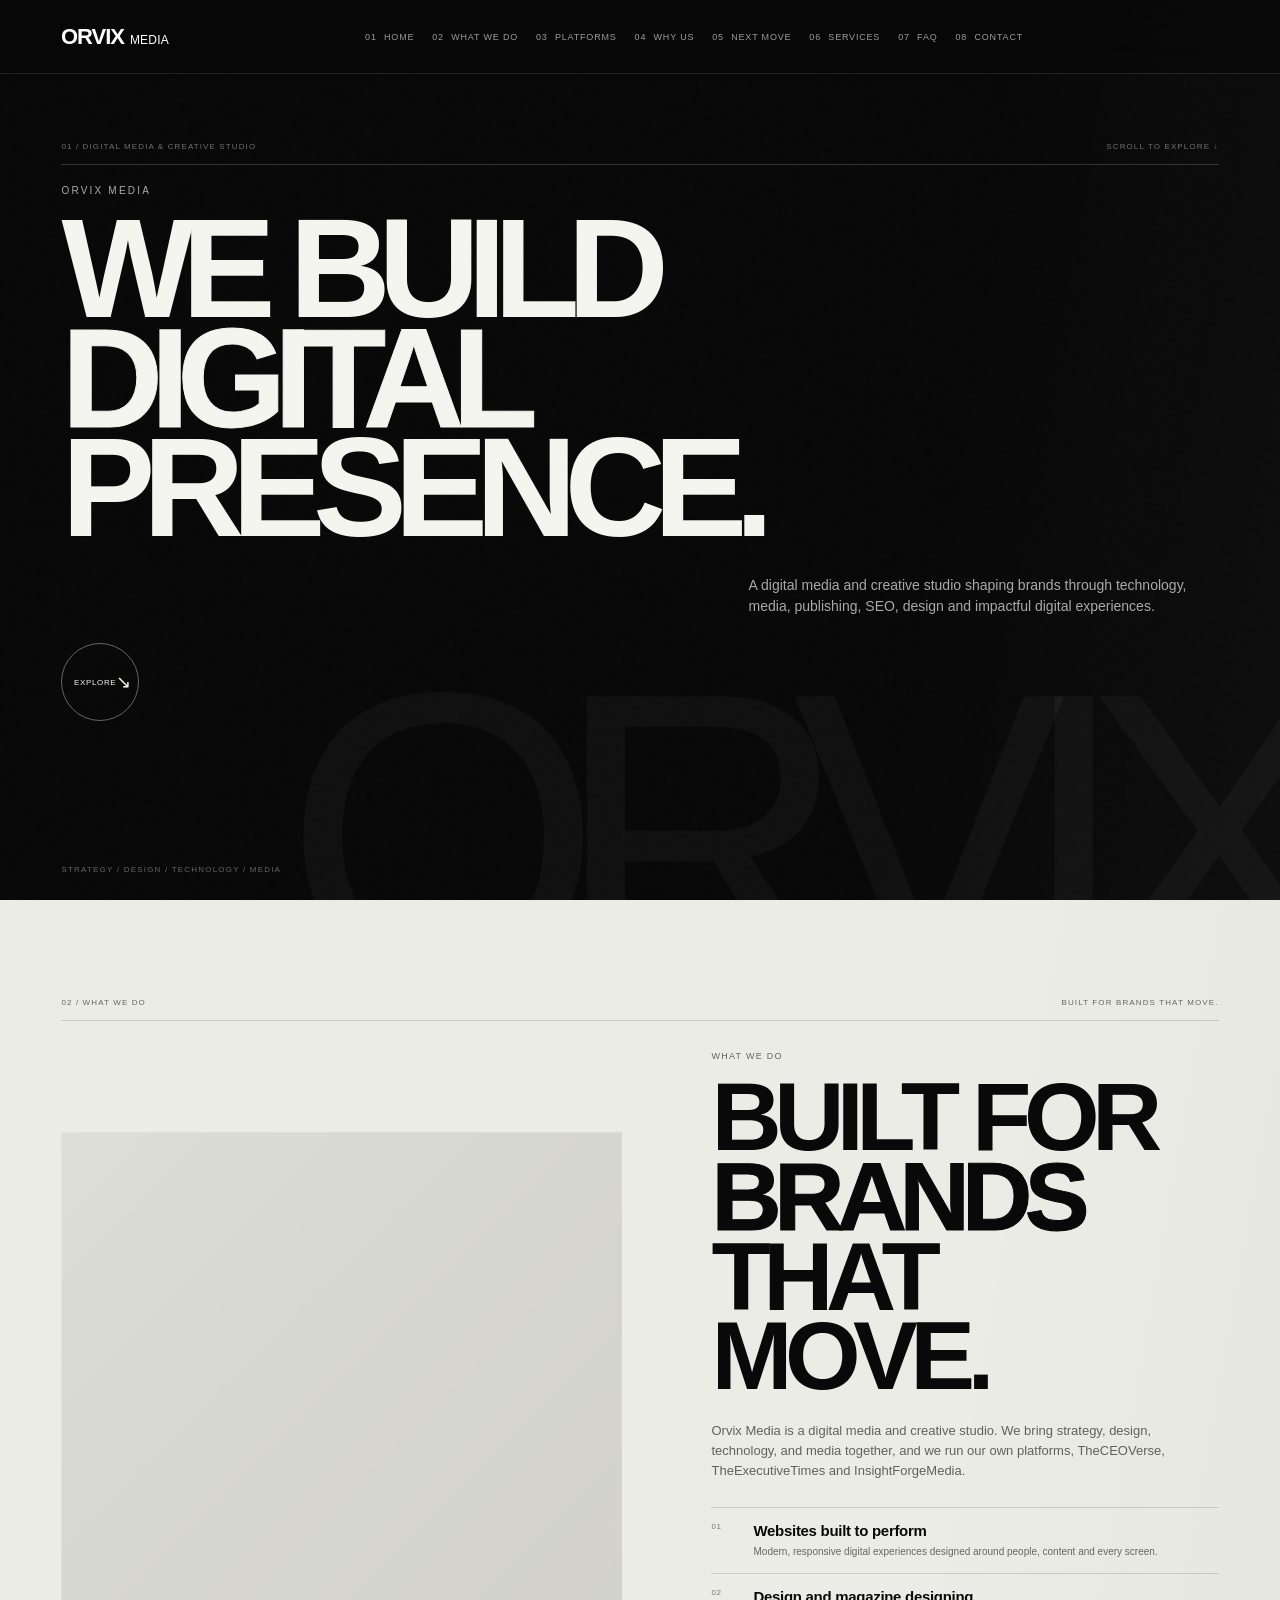
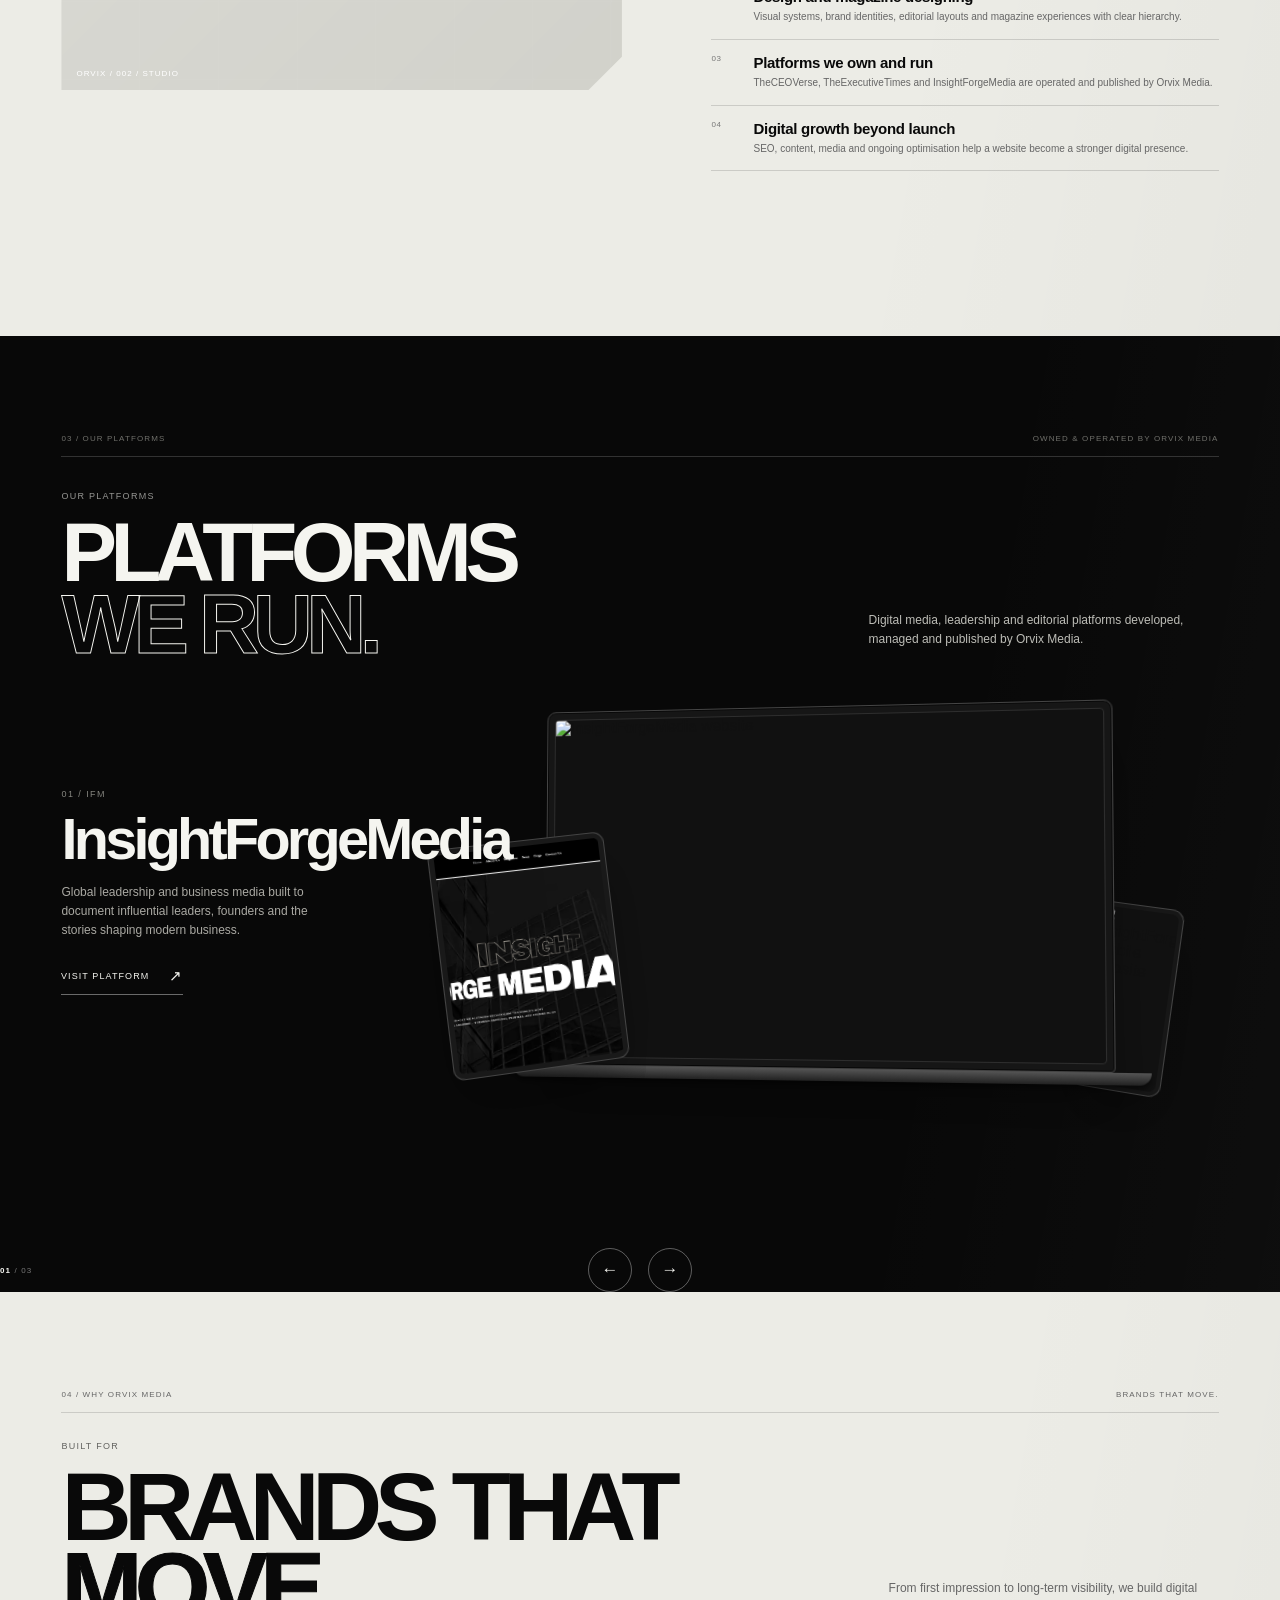
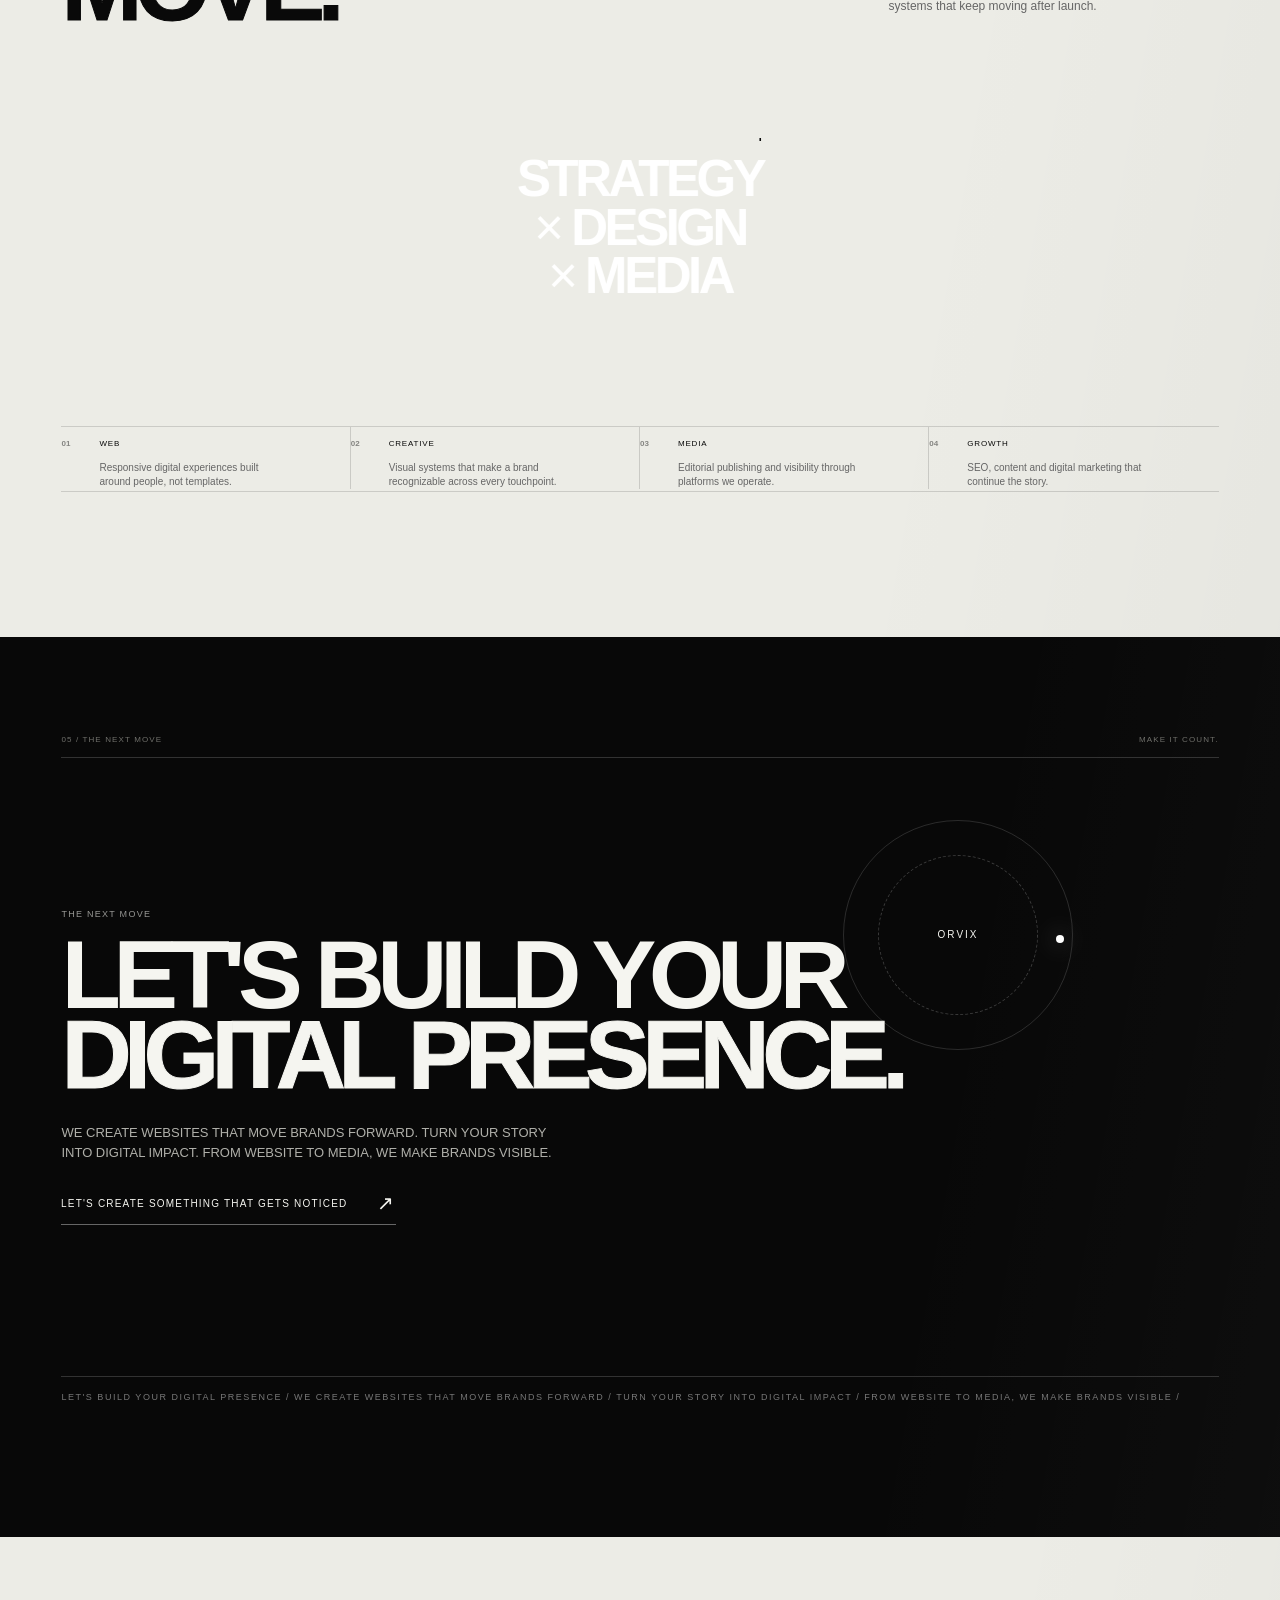
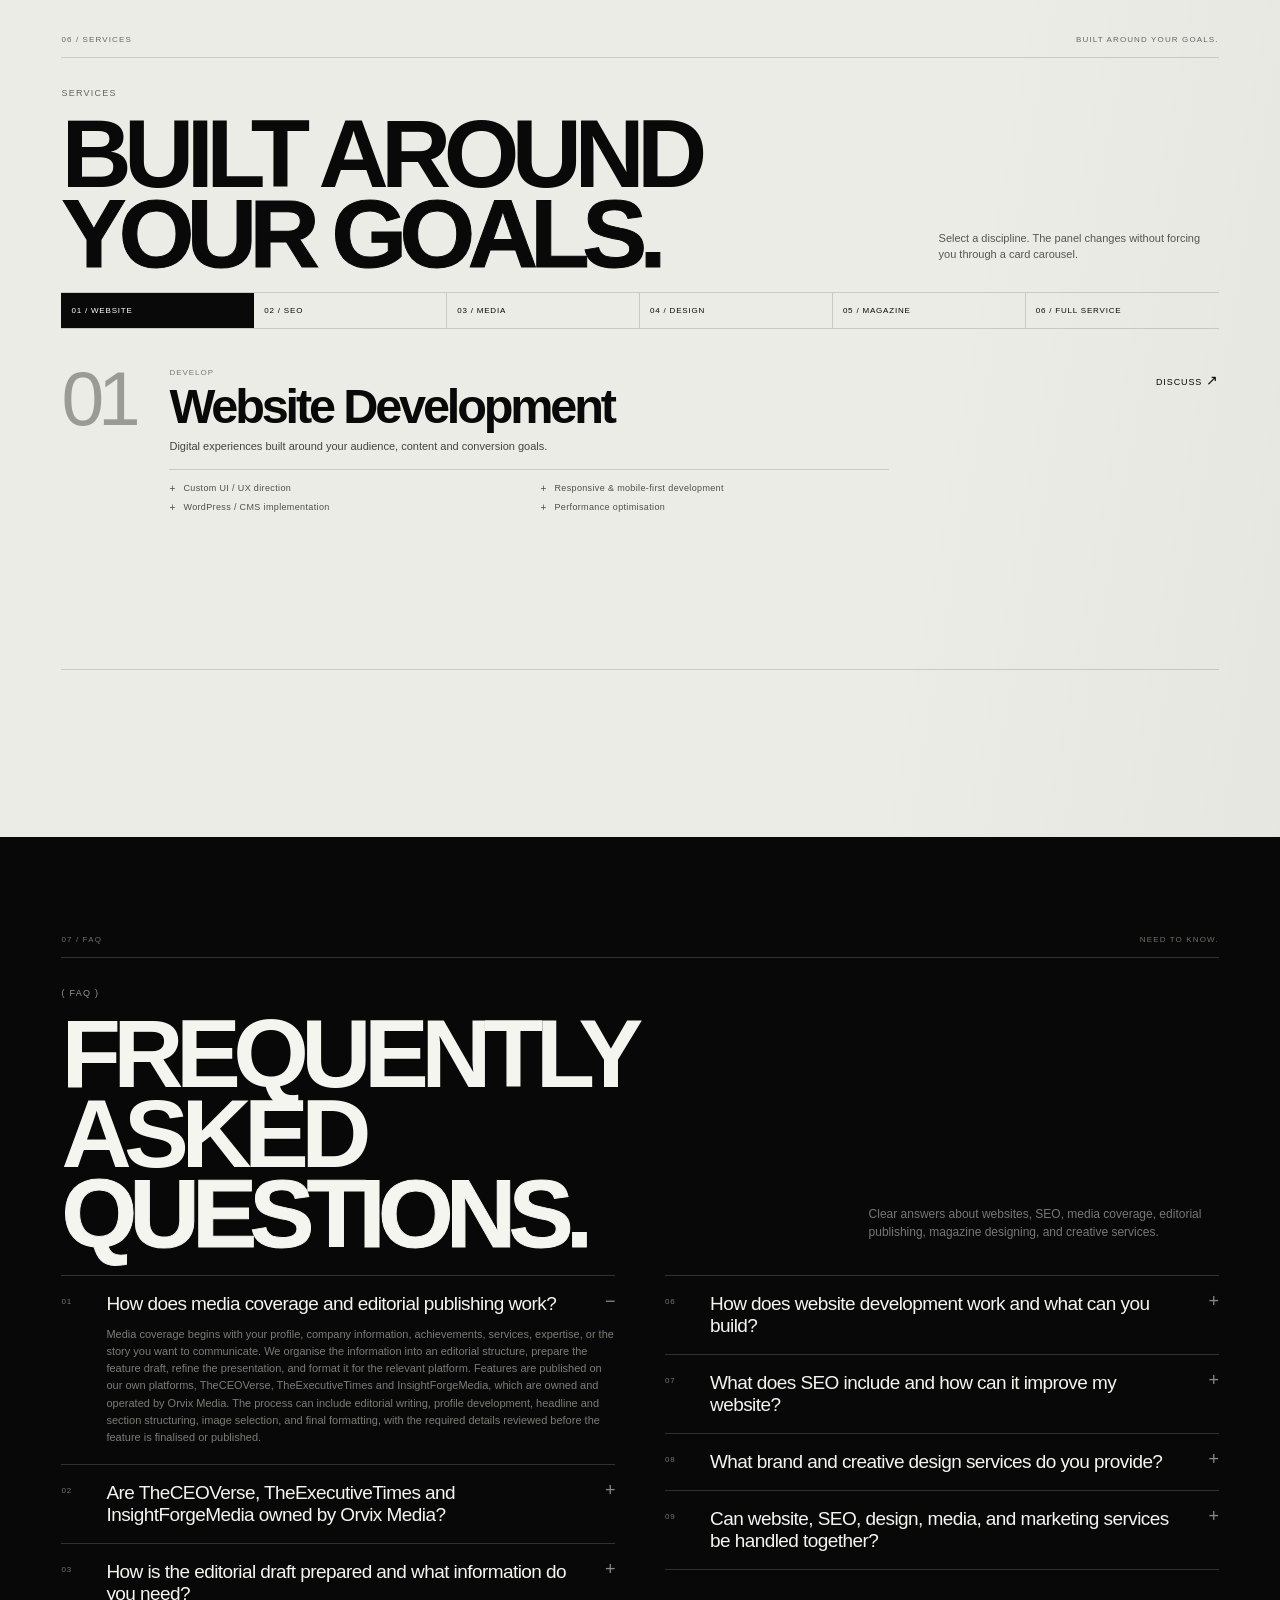
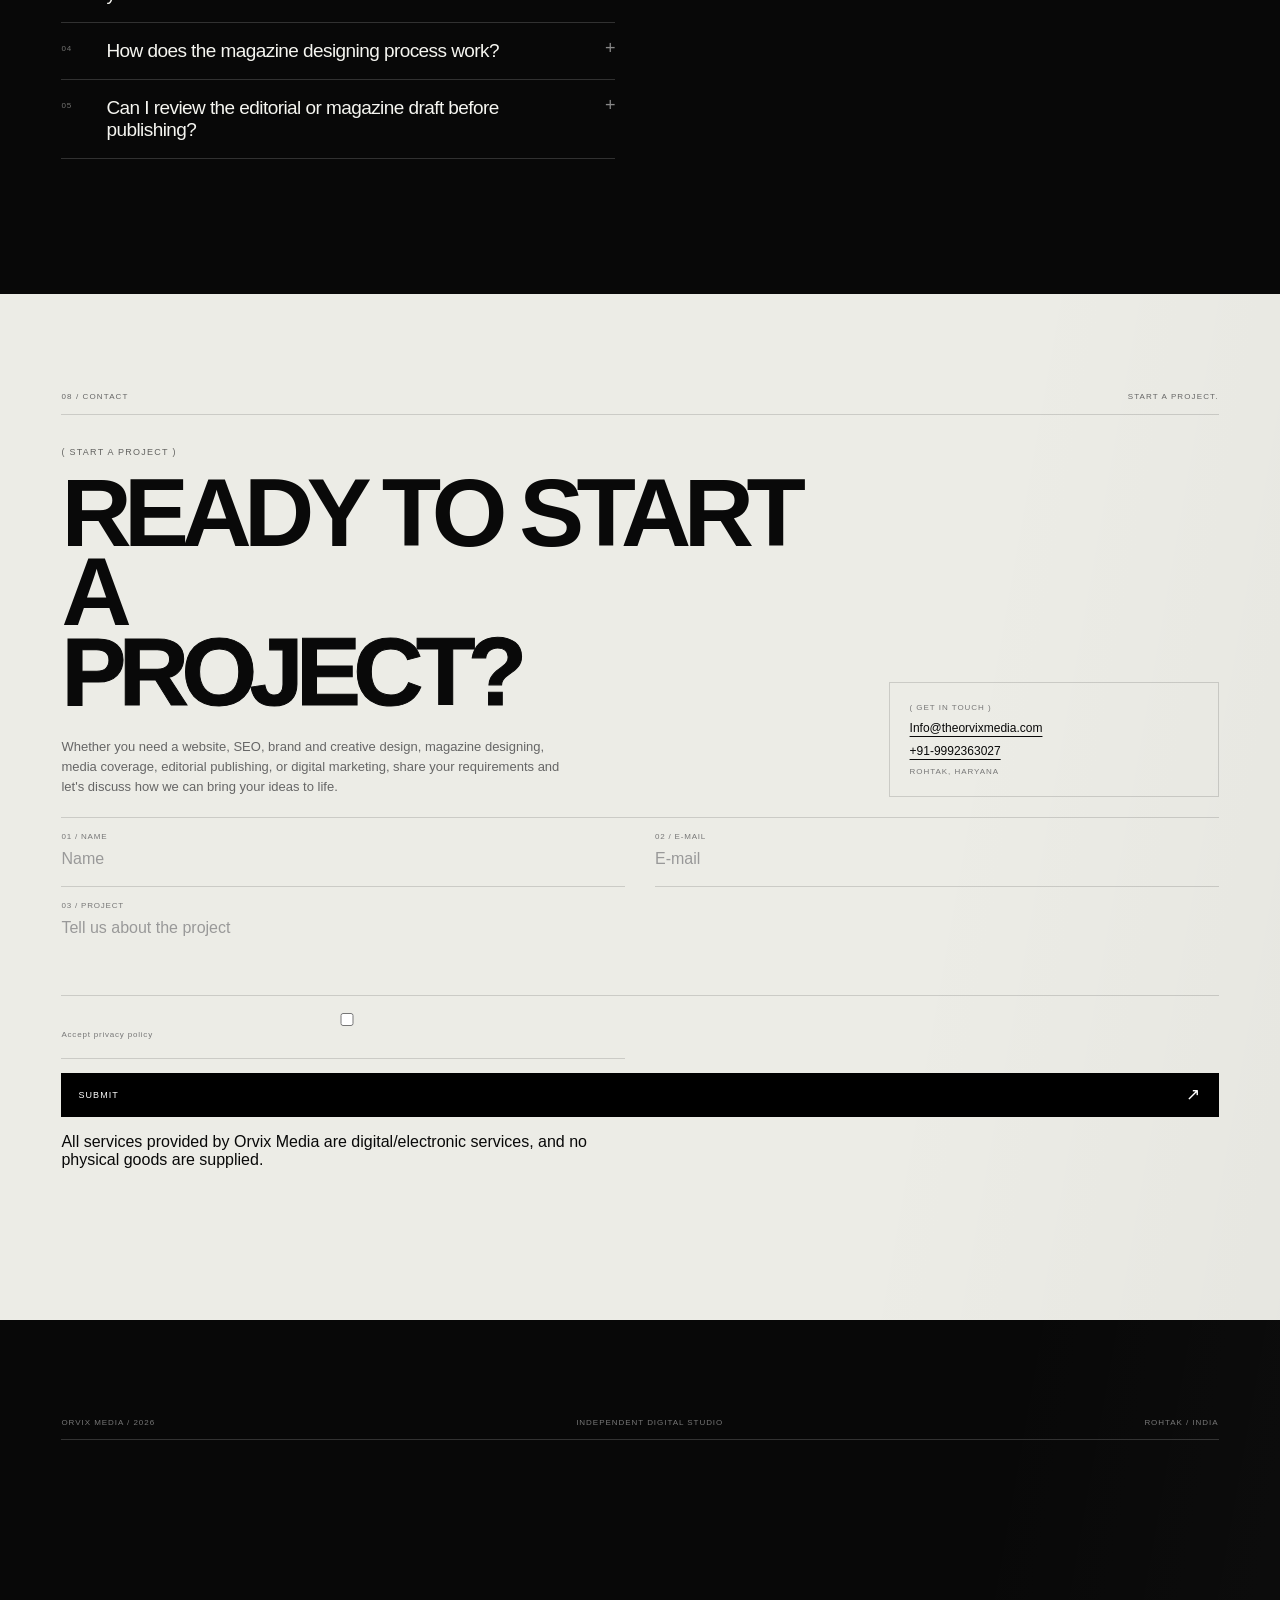
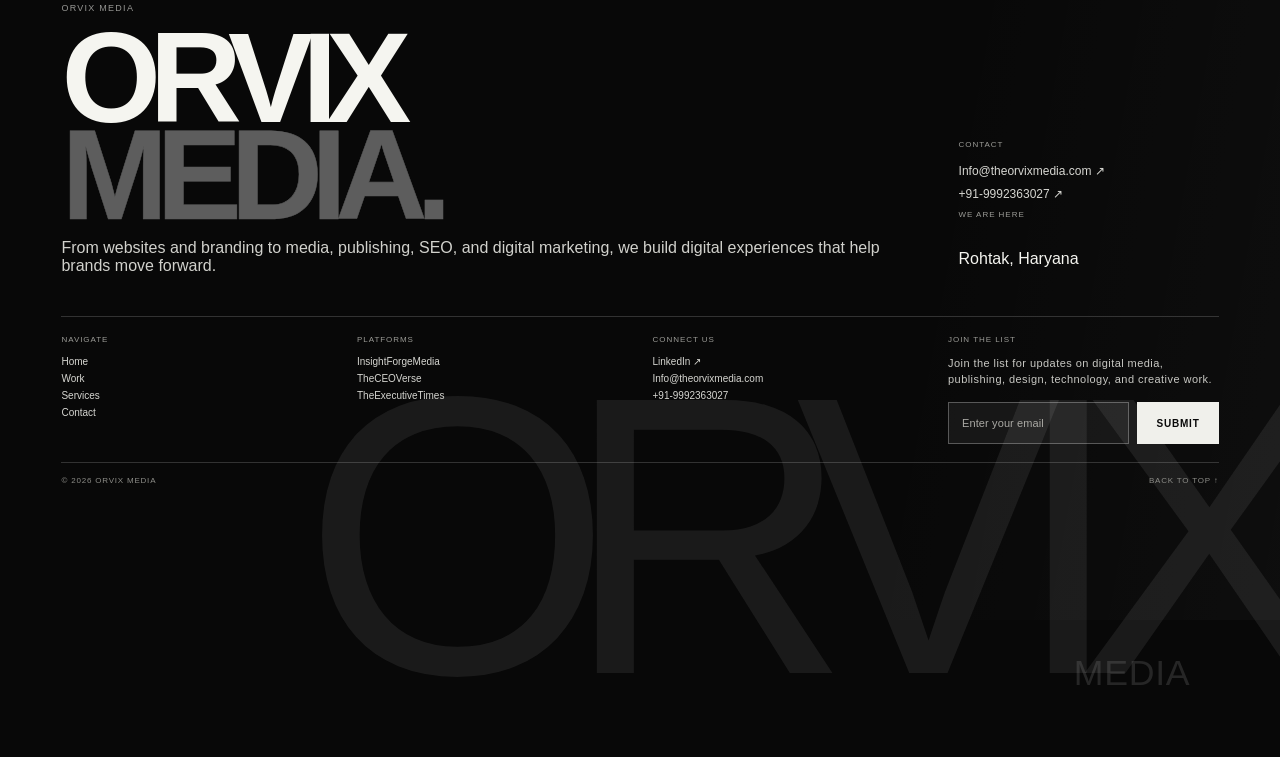
==== index-sample.html @ c52ebe58 "little design changes" ====
<!DOCTYPE html>
<html lang="en">
<head>
<meta charset="UTF-8">
<meta name="viewport" content="width=device-width, initial-scale=1.0, viewport-fit=cover">
<meta name="theme-color" content="#090909">
<meta name="description" content="Orvix Media - digital media and creative studio for websites, SEO, media, design, publishing and digital growth.">
<title>Orvix Media — Digital Media & Creative Studio</title>

<script src="https://cdn.jsdelivr.net/npm/gsap@3.13.0/dist/gsap.min.js"></script>
<script src="https://cdn.jsdelivr.net/npm/gsap@3.13.0/dist/ScrollTrigger.min.js"></script>
<script src="https://cdn.jsdelivr.net/npm/lenis@1.3.11/dist/lenis.min.js"></script>
</head>

<body>
<canvas id="webgl" aria-hidden="true"></canvas>
<div class="grain" aria-hidden="true"></div>

<header class="site-header">
  <a href="#hero" class="site-logo" aria-label="Orvix Media home">
    <span class="logo-orvix">ORVIX</span><span class="logo-media">MEDIA</span>
  </a>

  <nav class="desktop-nav" aria-label="Primary navigation">
    <a href="#hero">01 <span>Home</span></a>
    <a href="#what-we-do">02 <span>What We Do</span></a>
    <a href="#platforms">03 <span>Platforms</span></a>
    <a href="#brands">04 <span>Why Us</span></a>
    <a href="#move">05 <span>Next Move</span></a>
    <a href="#services">06 <span>Services</span></a>
    <a href="#faq">07 <span>FAQ</span></a>
    <a href="#contact">08 <span>Contact</span></a>
  </nav>

  <div class="header-actions">
    <button class="menu-btn" type="button" aria-label="Open navigation" aria-expanded="false">
      <span></span><span></span>
    </button>
  </div>
</header>

<div class="mobile-menu" aria-hidden="true">
  <div class="mobile-menu-top"><span>ORVIX MEDIA</span><span>MENU</span></div>
  <a href="#hero">Home <i>01</i></a>
  <a href="#what-we-do">What We Do <i>02</i></a>
  <a href="#platforms">Platforms <i>03</i></a>
  <a href="#brands">Why Us <i>04</i></a>
  <a href="#move">Next Move <i>05</i></a>
  <a href="#services">Services <i>06</i></a>
  <a href="#faq">FAQ <i>07</i></a>
  <a href="#contact">Contact <i>08</i></a>
</div>

<main>

<!-- 01 HERO -->
<section class="panel stack-panel dark-panel hero" id="hero" data-stack="1">
  <div class="panel-inner hero-inner">
    <div class="top-meta">
      <span>01 / DIGITAL MEDIA & CREATIVE STUDIO</span>
      <span class="meta-scroll">SCROLL TO EXPLORE ↓</span>
    </div>

    <div class="hero-center">
      <p class="hero-kicker split-label">ORVIX MEDIA</p>
      <h1 class="hero-title">
        <span class="hero-line">WE BUILD</span>
        <span class="hero-line outline-word">DIGITAL</span>
        <span class="hero-line">PRESENCE.</span>
      </h1>
      <p class="hero-copy">
        A digital media and creative studio shaping brands through technology,
        media, publishing, SEO, design and impactful digital experiences.
      </p>
      <a class="round-link magnetic" href="#what-we-do"><span>EXPLORE</span><b>↘</b></a>
    </div>

    <div class="hero-orvix" aria-hidden="true">ORVIX</div>
    <div class="hero-side-note">STRATEGY / DESIGN / TECHNOLOGY / MEDIA</div>
  </div>
</section>

<!-- 02 WHAT WE DO -->
<section class="panel stack-panel light-panel what-we-do" id="what-we-do" data-stack="2">
  <div class="panel-inner">
    <div class="top-meta dark-meta">
      <span>02 / WHAT WE DO</span>
      <span>BUILT FOR BRANDS THAT MOVE.</span>
    </div>

    <div class="split-section">
      <div class="visual-wrap distortion-wrap" data-distort>
        <div class="image-frame">
          <img src="https://images.unsplash.com/photo-1556761175-b413da4baf72?auto=format&fit=crop&w=1600&q=80" alt="Creative team working around a table" loading="lazy">
          <div class="image-grid"></div>
          <div class="distort-glow"></div>
          <span class="image-caption">ORVIX / 002 / STUDIO</span>
        </div>
      </div>

      <div class="section-copy">
        <p class="section-label">WHAT WE DO</p>
        <h2 class="display-title text-reveal">BUILT FOR<br><em>BRANDS</em><br>THAT MOVE.</h2>
        <p class="lede">
          Orvix Media is a digital media and creative studio. We bring strategy, design,
          technology, and media together, and we run our own platforms, TheCEOVerse,
          TheExecutiveTimes and InsightForgeMedia.
        </p>
        <div class="studio-points">
          <article><span>01</span><div><strong>Websites built to perform</strong><p>Modern, responsive digital experiences designed around people, content and every screen.</p></div></article>
          <article><span>02</span><div><strong>Design and magazine designing</strong><p>Visual systems, brand identities, editorial layouts and magazine experiences with clear hierarchy.</p></div></article>
          <article><span>03</span><div><strong>Platforms we own and run</strong><p>TheCEOVerse, TheExecutiveTimes and InsightForgeMedia are operated and published by Orvix Media.</p></div></article>
          <article><span>04</span><div><strong>Digital growth beyond launch</strong><p>SEO, content, media and ongoing optimisation help a website become a stronger digital presence.</p></div></article>
        </div>
      </div>
    </div>
  </div>
</section>

<!-- 03 PLATFORMS -->
<section class="panel stack-panel dark-panel platforms" id="platforms" data-stack="3">
  <div class="panel-inner">
    <div class="top-meta">
      <span>03 / OUR PLATFORMS</span>
      <span>OWNED & OPERATED BY ORVIX MEDIA</span>
    </div>

    <div class="platform-intro">
      <div>
        <p class="section-label">OUR PLATFORMS</p>
        <h2 class="display-title text-reveal">PLATFORMS<br><em>WE RUN.</em></h2>
      </div>
      <p>Digital media, leadership and editorial platforms developed, managed and published by Orvix Media.</p>
    </div>

    <div class="platform-carousel" aria-label="Our platforms carousel">
      <div class="platform-slides">
        <article class="platform-slide is-active" data-platform="0">
          <div class="platform-slide-info">
            <div class="platform-index">01 / IFM</div>
            <h3>InsightForgeMedia</h3>
            <p>Global leadership and business media built to document influential leaders, founders and the stories shaping modern business.</p>
            <a href="https://insightforgemedia.in" target="_blank" rel="noopener" class="platform-visit magnetic">VISIT PLATFORM <b>↗</b></a>
          </div>
          <div class="device-stage" aria-hidden="true">
            <div class="device device-laptop">
              <div class="device-lid"><div class="device-screen site-preview platform-image-preview"><img src="assets/imgs/InsightForge Media Landscape.png" alt="InsightForgeMedia website" loading="lazy" decoding="async"></div></div><div class="device-base"></div>
            </div>
            <div class="device device-tablet">
              <div class="device-screen site-preview platform-image-preview"><img src="assets/imgs/InsightForgeMedia tablet.png" alt="InsightForgeMedia tablet website" loading="lazy" decoding="async"></div>
            </div>
            <div class="device device-phone">
              <div class="device-screen site-preview platform-image-preview"><img src="assets/imgs/InsightForge Media mobile.png" alt="InsightForgeMedia mobile website" loading="lazy" decoding="async"></div>
            </div>
          </div></div>
        </article>

        <article class="platform-slide" data-platform="1">
          <div class="platform-slide-info">
            <div class="platform-index">02 / CEO</div>
            <h3>TheCEOVerse</h3>
            <p>A CEO recognition and editorial platform featuring business leaders, founders and professionals through premium digital stories.</p>
            <a href="https://theceoverse.com" target="_blank" rel="noopener" class="platform-visit magnetic">VISIT PLATFORM <b>↗</b></a>
          </div>
          <div class="device-stage" aria-hidden="true">
            <div class="device device-laptop">
              <div class="device-lid">
                <div class="device-screen site-preview ceo-preview ceo-image-preview"><img src="assets/imgs/TheCEOVerse Landscape.png" alt="TheCEOVerse website" loading="lazy" decoding="async"></div>
              </div><div class="device-base"></div>
            </div>
            <div class="device device-tablet">
              <div class="device-screen site-preview ceo-preview ceo-image-preview"><img src="assets/imgs/TheCEOVerse Landscape.png" alt="TheCEOVerse website" loading="lazy" decoding="async"></div>
            </div>
            <div class="device device-phone">
              <div class="device-screen site-preview ceo-preview ceo-image-preview"><img src="assets/imgs/TheCEOVerse Landscape.png" alt="TheCEOVerse website" loading="lazy" decoding="async"></div>
            </div>
          </div>
        </article>

        <article class="platform-slide" data-platform="2">
          <div class="platform-slide-info">
            <div class="platform-index">03 / ET</div>
            <h3>TheExecutiveTimes</h3>
            <p>A leadership and business editorial magazine connecting executive stories, industry insight and modern business culture.</p>
            <a href="https://theexecutivetimes.com" target="_blank" rel="noopener" class="platform-visit magnetic">VISIT PLATFORM <b>↗</b></a>
          </div>
          <div class="device-stage" aria-hidden="true">
            <div class="device device-laptop">
              <div class="device-lid"><div class="device-screen site-preview platform-image-preview"><img src="assets/imgs/TheExecutiveTimes Landscape.png" alt="TheExecutiveTimes website" loading="lazy" decoding="async"></div></div><div class="device-base"></div>
            </div>
            <div class="device device-tablet">
              <div class="device-screen site-preview platform-image-preview"><img src="assets/imgs/TheExecutiveTimes Tablet.png" alt="TheExecutiveTimes tablet website" loading="lazy" decoding="async"></div>
            </div>
            <div class="device device-phone">
              <div class="device-screen site-preview platform-image-preview"><img src="assets/imgs/TheExecutiveTimes Mobile.png" alt="TheExecutiveTimes mobile website" loading="lazy" decoding="async"></div>
            </div>
          </div></div>
        </article>
      </div>

      <div class="platform-controls">
        <span class="platform-count"><b id="platformCurrent">01</b> / 03</span>
        <button class="platform-arrow" type="button" id="platformPrev" aria-label="Previous platform">←</button>
        <button class="platform-arrow platform-arrow-next" type="button" id="platformNext" aria-label="Next platform">→</button>
      </div>
    </div>
  </div>
</section>


<!-- 04 BRANDS -->
<section class="panel stack-panel light-panel brands" id="brands" data-stack="4">
  <div class="panel-inner">
    <div class="top-meta dark-meta">
      <span>04 / WHY ORVIX MEDIA</span>
      <span>BRANDS THAT MOVE.</span>
    </div>

    <div class="brands-head">
      <div>
        <p class="section-label">BUILT FOR</p>
        <h2 class="display-title text-reveal">BRANDS THAT <em>MOVE.</em></h2>
      </div>
      <p>From first impression to long-term visibility, we build digital systems that keep moving after launch.</p>
    </div>

    <div class="brand-visual">
      <div class="split-image split-image-left">
        <img src="https://images.unsplash.com/photo-1497366754035-f200968a6e72?auto=format&fit=crop&w=1600&q=80" alt="Modern creative studio interior" loading="lazy">
      </div>
      <div class="split-image split-image-right">
        <img src="https://images.unsplash.com/photo-1497366811353-6870744d04b2?auto=format&fit=crop&w=1600&q=80" alt="Modern office workspace" loading="lazy">
      </div>
      <div class="brand-statement">STRATEGY<br><span>×</span> DESIGN<br><span>×</span> MEDIA</div>
    </div>

    <div class="reason-strip">
      <article><b>01</b><span>WEB</span><p>Responsive digital experiences built around people, not templates.</p></article>
      <article><b>02</b><span>CREATIVE</span><p>Visual systems that make a brand recognizable across every touchpoint.</p></article>
      <article><b>03</b><span>MEDIA</span><p>Editorial publishing and visibility through platforms we operate.</p></article>
      <article><b>04</b><span>GROWTH</span><p>SEO, content and digital marketing that continue the story.</p></article>
    </div>
  </div>
</section>

<!-- 05 NEXT MOVE -->
<section class="panel stack-panel dark-panel" id="move" data-stack="5">
  <div class="panel-inner">
    <div class="top-meta">
      <span>05 / THE NEXT MOVE</span>
      <span>MAKE IT COUNT.</span>
    </div>
    <div class="move-stage">
      <div class="move-orbit" aria-hidden="true">
        <span class="orbit-line"></span><span class="orbit-dot"></span><span class="orbit-word">ORVIX</span>
      </div>
      <p class="section-label">THE NEXT MOVE</p>
      <h2 class="display-title move-title">LET'S BUILD YOUR<br><em>DIGITAL PRESENCE.</em></h2>
      <p class="move-copy">WE CREATE WEBSITES THAT MOVE BRANDS FORWARD. TURN YOUR STORY INTO DIGITAL IMPACT. FROM WEBSITE TO MEDIA, WE MAKE BRANDS VISIBLE.</p>
      <a class="big-cta magnetic" href="#contact">LET'S CREATE SOMETHING THAT GETS NOTICED <span>↗</span></a>
    </div>
    <div class="move-marquee"><span>LET'S BUILD YOUR DIGITAL PRESENCE / WE CREATE WEBSITES THAT MOVE BRANDS FORWARD / TURN YOUR STORY INTO DIGITAL IMPACT / FROM WEBSITE TO MEDIA, WE MAKE BRANDS VISIBLE /</span></div>
  </div>
</section>

<!-- 06 SERVICES -->
<section class="panel stack-panel light-panel services" id="services" data-stack="6">
  <div class="panel-inner">
    <div class="top-meta dark-meta">
      <span>06 / SERVICES</span>
      <span>BUILT AROUND YOUR GOALS.</span>
    </div>

    <div class="services-head">
      <div>
        <p class="section-label">SERVICES</p>
        <h2 class="display-title text-reveal">BUILT AROUND<br><em>YOUR GOALS.</em></h2>
      </div>
      <p>Select a discipline. The panel changes without forcing you through a card carousel.</p>
    </div>

    <div class="service-switch" role="tablist" aria-label="Services">
      <button class="service-tab active" data-service="website" role="tab">01 / WEBSITE</button>
      <button class="service-tab" data-service="seo" role="tab">02 / SEO</button>
      <button class="service-tab" data-service="media" role="tab">03 / MEDIA</button>
      <button class="service-tab" data-service="design" role="tab">04 / DESIGN</button>
      <button class="service-tab" data-service="magazine" role="tab">05 / MAGAZINE</button>
      <button class="service-tab" data-service="full" role="tab">06 / FULL SERVICE</button>
    </div>

    <div class="service-display">
      <article class="service-card active" data-card="website">
        <div class="service-card-number">01</div>
        <div class="service-card-copy"><p>DEVELOP</p><h3>Website Development</h3><span class="service-summary">Digital experiences built around your audience, content and conversion goals.</span><ul class="service-features"><li>Custom UI / UX direction</li><li>Responsive & mobile-first development</li><li>WordPress / CMS implementation</li><li>Performance optimisation</li></ul></div><a href="#contact">DISCUSS <b>↗</b></a>
      </article>
      <article class="service-card" data-card="seo">
        <div class="service-card-number">02</div>
        <div class="service-card-copy"><p>RANK</p><h3>SEO</h3><span class="service-summary">A technical and content-led search system designed to build discoverability over time.</span><ul class="service-features"><li>Technical SEO & site structure</li><li>Keyword strategy & on-page SEO</li><li>Metadata, internal linking & images</li><li>Content optimisation & monitoring</li></ul></div><a href="#contact">DISCUSS <b>↗</b></a>
      </article>
      <article class="service-card" data-card="media">
        <div class="service-card-number">03</div>
        <div class="service-card-copy"><p>PUBLISH</p><h3>Media Coverage</h3><span class="service-summary">Editorial visibility across business, leadership and digital media platforms.</span><ul class="service-features"><li>Editorial features & business profiles</li><li>TheCEOVerse recognition & publishing</li><li>InsightForgeMedia features</li><li>TheExecutiveTimes editorial placement</li></ul></div><a href="#contact">DISCUSS <b>↗</b></a>
      </article>
      <article class="service-card" data-card="design">
        <div class="service-card-number">04</div>
        <div class="service-card-copy"><p>CREATE</p><h3>Brand & Creative Design</h3><span class="service-summary">A visual system that gives the brand consistency, personality and a stronger digital presence.</span><ul class="service-features"><li>Logo & visual identity systems</li><li>Brand guidelines & art direction</li><li>Social & digital creative assets</li><li>Campaign and visual direction</li></ul></div><a href="#contact">DISCUSS <b>↗</b></a>
      </article>
      <article class="service-card" data-card="magazine">
        <div class="service-card-number">05</div>
        <div class="service-card-copy"><p>EDITORIAL</p><h3>Magazine Designing</h3><span class="service-summary">Premium editorial layouts created for digital publishing, recognition stories and magazines.</span><ul class="service-features"><li>Magazine covers & visual concepts</li><li>Editorial page systems</li><li>Typography & hierarchy</li><li>Digital flipbook-ready layouts</li></ul></div><a href="#contact">DISCUSS <b>↗</b></a>
      </article>
      <article class="service-card" data-card="full">
        <div class="service-card-number">06</div>
        <div class="service-card-copy"><p>EVERYTHING</p><h3>Full Service</h3><span class="service-summary">One connected direction across website, brand, SEO, media, publishing and digital marketing.</span><ul class="service-features"><li>Website + creative direction</li><li>SEO + content optimisation</li><li>Media & editorial publishing</li><li>Digital marketing & visibility strategy</li></ul></div><a href="#contact">DISCUSS <b>↗</b></a>
      </article>
    </div>
  </div>
</section>

<!-- 07 FAQ -->
<section class="panel stack-panel faq-section" id="faq" data-stack="7">
  <div class="panel-inner">
    <div class="top-meta">
      <span>07 / FAQ</span>
      <span>NEED TO KNOW.</span>
    </div>

    <div class="faq-head">
      <div>
        <p class="section-label">( FAQ )</p>
        <h2 class="display-title text-reveal">FREQUENTLY ASKED<br><em>QUESTIONS.</em></h2>
      </div>
      <p>Clear answers about websites, SEO, media coverage, editorial publishing, magazine designing, and creative services.</p>
    </div>

    <div class="faq-grid">
      <div class="faq-column">
        <details open>
          <summary><span>01</span>How does media coverage and editorial publishing work?</summary>
          <p>Media coverage begins with your profile, company information, achievements, services, expertise, or the story you want to communicate. We organise the information into an editorial structure, prepare the feature draft, refine the presentation, and format it for the relevant platform. Features are published on our own platforms, TheCEOVerse, TheExecutiveTimes and InsightForgeMedia, which are owned and operated by Orvix Media. The process can include editorial writing, profile development, headline and section structuring, image selection, and final formatting, with the required details reviewed before the feature is finalised or published.</p>
        </details>
        <details>
          <summary><span>02</span>Are TheCEOVerse, TheExecutiveTimes and InsightForgeMedia owned by Orvix Media?</summary>
          <p>Yes. TheCEOVerse, TheExecutiveTimes and InsightForgeMedia are our own platforms. We run them end to end, from editorial and design to development and publishing. Any service offered on these platforms is handled by Orvix Media, and payments for those services are collected directly by Orvix Media.</p>
        </details>
        <details>
          <summary><span>03</span>How is the editorial draft prepared and what information do you need?</summary>
          <p>The editorial draft is built from the information you provide, such as your professional background, company story, achievements, areas of expertise, services, milestones, website, social links, photographs, and any specific points you want highlighted. We turn that material into a clear, structured feature rather than simply placing the supplied information on a page. Once the draft is prepared, the relevant details can be reviewed so names, designations, company information, achievements, and other important facts are presented correctly before finalisation.</p>
        </details>
        <details>
          <summary><span>04</span>How does the magazine designing process work?</summary>
          <p>Magazine designing covers the complete visual presentation of a publication, including the cover, typography, page layouts, image placement, section hierarchy, editorial formatting, and overall visual consistency. We organise the approved content into a readable magazine structure and create layouts that work across the required pages and formats. The process can also include cover concepts, feature-page layouts, contents pages, profile sections, advertisement or promotional pages, and final export preparation, with revisions handled according to the agreed scope.</p>
        </details>
        <details>
          <summary><span>05</span>Can I review the editorial or magazine draft before publishing?</summary>
          <p>Yes. Before final delivery or publishing, the relevant draft or design can be reviewed for factual details, names, titles, company information, images, page layouts, and other required corrections. This review stage helps ensure that the approved information is represented correctly and that the final editorial or magazine design matches the agreed direction. The number and scope of revisions can depend on the project or service agreed at the beginning.</p>
        </details>
      </div>
      <div class="faq-column">
        <details>
          <summary><span>06</span>How does website development work and what can you build?</summary>
          <p>Website development starts with understanding your business, audience, content, required pages, functionality, and visual direction. We can work on business websites, portfolio websites, media and magazine websites, landing pages, WordPress websites, and custom web experiences, with responsive layouts designed for desktop, tablet, and mobile screens. The process can include page structure, UI design, front-end development, CMS or WordPress implementation, content sections, forms, performance considerations, testing, and launch support depending on the project scope.</p>
        </details>
        <details>
          <summary><span>07</span>What does SEO include and how can it improve my website?</summary>
          <p>SEO can cover technical improvements, on-page optimisation, keyword research, content structure, metadata, internal linking, image optimisation, website performance, and other search-related improvements based on the website and its goals. We first look at the existing site structure and content to identify areas that can be improved, then work on relevant optimisation and content recommendations. SEO is an ongoing process, so results can depend on the website, competition, content quality, search demand, and the consistency of optimisation over time.</p>
        </details>
        <details>
          <summary><span>08</span>What brand and creative design services do you provide?</summary>
          <p>Brand and creative design can cover logo design, brand identity, visual direction, social media creatives, digital graphics, magazine designing, editorial layouts, and other branded communication materials. We develop a visual system around the brand so that typography, colours, layouts, imagery, and graphic elements work consistently across different platforms. For magazine and editorial projects, the design can extend from the cover and feature pages to contents, profiles, promotional sections, and final publication-ready layouts.</p>
        </details>
        <details>
          <summary><span>09</span>Can website, SEO, design, media, and marketing services be handled together?</summary>
          <p>Yes. These services can be planned as separate projects or combined when a brand needs a broader digital presence. A single project can bring together website development, brand and creative design, magazine designing, SEO, content, media coverage, editorial publishing, and digital marketing so that the website and communication remain consistent. The exact combination, timeline, deliverables, and pricing depend on the scope and requirements discussed before the project begins.</p>
        </details>
      </div>
    </div>
  </div>
</section>

<!-- 08 CONTACT -->
<section class="panel stack-panel light-panel contact-section" id="contact" data-stack="8">
  <div class="panel-inner">
    <div class="top-meta dark-meta">
      <span>08 / CONTACT</span>
      <span>START A PROJECT.</span>
    </div>

    <div class="contact-hero">
      <div>
        <p class="section-label">( START A PROJECT )</p>
        <h2 class="display-title text-reveal">READY TO START A<br><em>PROJECT?</em></h2>
        <p class="contact-lede">Whether you need a website, SEO, brand and creative design, magazine designing, media coverage, editorial publishing, or digital marketing, share your requirements and let's discuss how we can bring your ideas to life.</p>
      </div>
      <div class="contact-card">
        <span>( GET IN TOUCH )</span>
        <a href="mailto:Info@theorvixmedia.com">Info@theorvixmedia.com</a>
        <a href="tel:+919992363027">+91-9992363027</a>
        <span>ROHTAK, HARYANA</span>
      </div>
    </div>

    <form class="contact-form" id="contactForm">
      <label><span>01 / NAME</span><input name="name" autocomplete="name" required placeholder="Name"></label>
      <label><span>02 / E-MAIL</span><input name="email" type="email" autocomplete="email" required placeholder="E-mail"></label>
      <label><span>03 / PROJECT</span><textarea name="message" rows="3" required placeholder="Tell us about the project"></textarea></label>
      <label class="contact-check"><input type="checkbox" required><span>Accept privacy policy</span></label>
      <button type="submit">SUBMIT <span>↗</span></button>
      <p id="formNote">All services provided by Orvix Media are digital/electronic services, and no physical goods are supplied.</p>
    </form>
  </div>
</section>

<!-- 09 FOOTER -->
<section class="panel stack-panel dark-panel footer" id="footer" data-stack="9">
  <div class="panel-inner">
    <div class="footer-award-line">
      <span>ORVIX MEDIA / 2026</span>
      <span>INDEPENDENT DIGITAL STUDIO</span>
      <span>ROHTAK / INDIA</span>
    </div>

    <div class="footer-main">
      <div class="footer-copy">
        <p class="section-label">ORVIX MEDIA</p>
        <h2 class="footer-title">ORVIX<br><em>MEDIA.</em></h2>
        <p class="footer-description">From websites and branding to media, publishing, SEO, and digital marketing, we build digital experiences that help brands move forward.</p>
      </div>
      <div class="footer-join">
        <span>CONTACT</span>
        <a href="mailto:Info@theorvixmedia.com">Info@theorvixmedia.com ↗</a>
        <a href="tel:+919992363027">+91-9992363027 ↗</a>
        <span>WE ARE HERE</span>
        <p>Rohtak, Haryana</p>
      </div>
    </div>

    <div class="footer-links">
      <div>
        <span>NAVIGATE</span>
        <a href="#hero">Home</a>
        <a href="#platforms">Work</a>
        <a href="#services">Services</a>
        <a href="#contact">Contact</a>
      </div>
      <div>
        <span>PLATFORMS</span>
        <a href="https://insightforgemedia.in" target="_blank" rel="noopener">InsightForgeMedia</a>
        <a href="https://theceoverse.com" target="_blank" rel="noopener">TheCEOVerse</a>
        <a href="https://theexecutivetimes.com" target="_blank" rel="noopener">TheExecutiveTimes</a>
      </div>
      <div>
        <span>CONNECT US</span>
        <a href="https://www.linkedin.com/" target="_blank" rel="noopener">LinkedIn ↗</a>
        <a href="mailto:Info@theorvixmedia.com">Info@theorvixmedia.com</a>
        <a href="tel:+919992363027">+91-9992363027</a>
      </div>
      <div class="footer-manifesto">
        <span>JOIN THE LIST</span>
        <p>Join the list for updates on digital media, publishing, design, technology, and creative work.</p>
        <form class="footer-newsletter" data-newsletter>
          <input type="email" name="email" required placeholder="Enter your email" aria-label="Enter your email">
          <button type="submit">SUBMIT</button>
        </form>
      </div>
    </div>

    <div class="footer-bottom">
      <span>© 2026 ORVIX MEDIA</span>
      <a href="#hero" class="back-top">BACK TO TOP ↑</a>
    </div>

    <a href="#hero" class="footer-word" aria-label="Back to top"><span>ORVIX</span><small>MEDIA</small></a>
  </div>
</section>

</main>

<style>
:root{
  --black:#080808;
  --black-2:#111;
  --white:#f5f5f0;
  --paper:#ecece6;
  --ink:#090909;
  --muted:#777;
  --muted-dark:#9a9a95;
  --line-light:rgba(0,0,0,.14);
  --line-dark:rgba(255,255,255,.17);
  --ease:cubic-bezier(.16,1,.3,1);
  --pad:clamp(18px,4.8vw,76px);
}
*{box-sizing:border-box}
html{scroll-behavior:auto;background:var(--black)}
body{margin:0;background:var(--black);color:var(--white);font-family:Arial,Helvetica,sans-serif;overflow-x:hidden}
a{color:inherit;text-decoration:none}
button,input,textarea{font:inherit}
button{cursor:pointer}
img{display:block;max-width:100%}

#webgl{position:fixed;inset:0;width:100%;height:100%;z-index:0;pointer-events:none;opacity:.16}
.grain{position:fixed;inset:0;z-index:90;pointer-events:none;opacity:.035;background-image:url("data:image/svg+xml,%3Csvg viewBox='0 0 180 180' xmlns='http://www.w3.org/2000/svg'%3E%3Cfilter id='n'%3E%3CfeTurbulence type='fractalNoise' baseFrequency='.9' numOctaves='2' stitchTiles='stitch'/%3E%3C/filter%3E%3Crect width='100%25' height='100%25' filter='url(%23n)' opacity='.5'/%3E%3C/svg%3E")}

.site-header{
  position:fixed;left:0;right:0;top:0;z-index:1000;
  height:74px;padding:0 var(--pad);display:flex;align-items:center;justify-content:space-between;
  color:#fff;background:rgba(8,8,8,.36);border-bottom:1px solid rgba(255,255,255,.11);
  backdrop-filter:blur(18px) saturate(125%);-webkit-backdrop-filter:blur(18px) saturate(125%);
  transition:background .4s ease,color .4s ease,border-color .4s ease,transform .5s var(--ease);
}
.site-header.scrolled{background:rgba(8,8,8,.72)}
.site-logo{display:flex;align-items:baseline;gap:6px;font-weight:800;letter-spacing:-.065em;transform-origin:left center;will-change:transform}
.logo-orvix{font-size:22px}.logo-media{font-size:12px;font-weight:400;letter-spacing:.02em}
.desktop-nav{display:flex;gap:18px;font-size:9px;letter-spacing:.09em;text-transform:uppercase}
.desktop-nav a{opacity:.6;transition:opacity .3s ease,transform .3s ease}
.desktop-nav a:hover{opacity:1;transform:translateY(-2px)}
.desktop-nav span{margin-left:4px}
.header-actions{display:flex;align-items:center;gap:12px}
.menu-btn{display:none;width:42px;height:42px;border:0;background:transparent;padding:8px}
.menu-btn span{display:block;height:1px;width:100%;background:currentColor;margin:7px 0}

.mobile-menu{position:fixed;inset:0;z-index:900;background:#080808;color:#fff;transform:translateY(-101%);transition:transform .75s var(--ease);padding:92px 20px 30px;display:flex;flex-direction:column;justify-content:center}
.mobile-menu.is-open{transform:translateY(0)}
.mobile-menu-top{display:flex;justify-content:space-between;font-size:8px;letter-spacing:.12em;color:#888;position:absolute;top:26px;left:20px;right:20px}
.mobile-menu>a{font-size:clamp(34px,10vw,62px);line-height:.92;letter-spacing:-.06em;padding:8px 0;border-bottom:1px solid rgba(255,255,255,.14);display:flex;justify-content:space-between}
.mobile-menu>a i{font-style:normal;font-size:9px;letter-spacing:.1em;opacity:.45;align-self:flex-end;margin-bottom:9px}

main{position:relative;z-index:1}
.panel{position:relative;min-height:100svh;z-index:1}
.stack-panel{position:relative;top:auto;min-height:100svh}
.stack-panel[data-stack="1"]{z-index:1}.stack-panel[data-stack="2"]{z-index:2}.stack-panel[data-stack="3"]{z-index:3}
.stack-panel[data-stack="4"]{z-index:4}.stack-panel[data-stack="5"]{z-index:5}.stack-panel[data-stack="6"]{z-index:6}
.stack-panel[data-stack="7"]{z-index:7}.stack-panel[data-stack="8"]{z-index:8}.stack-panel[data-stack="9"]{z-index:9}
.panel-inner{min-height:100svh;padding:98px var(--pad) clamp(135px,14vh,200px);display:flex;flex-direction:column;position:relative}
.dark-panel{background:var(--black);color:var(--white)}
.light-panel{background:var(--paper);color:var(--ink)}
.dark-panel:after,.light-panel:after{content:"";position:absolute;inset:0;pointer-events:none;z-index:0;background:linear-gradient(100deg,transparent 0 70%,rgba(255,255,255,.025) 100%)}
.light-panel:after{background:linear-gradient(100deg,transparent 0 70%,rgba(0,0,0,.025) 100%)}
.panel-inner>*{position:relative;z-index:1}
.top-meta{display:flex;justify-content:space-between;gap:20px;padding-bottom:13px;border-bottom:1px solid var(--line-dark);font-size:8px;letter-spacing:.14em;color:#70706b;text-transform:uppercase}
.dark-meta{border-color:var(--line-light);color:#666}
.section-label{margin:0 0 16px;font-size:9px;letter-spacing:.14em;text-transform:uppercase;opacity:.6}
/* BIG EDITORIAL TYPE INTERACTION - stable readable distortion */
.display-title,.move-title,.footer-title,.platform-card h3,.service-card h3{position:relative;isolation:isolate}
.text-reveal,.display-title,.service-card-copy,.service-card h3{overflow:visible}
.split-word{display:inline-block;position:relative;white-space:pre;cursor:default;backface-visibility:hidden;transform-origin:50% 100%;will-change:transform,filter;transition:transform .5s cubic-bezier(.16,1,.3,1),filter .35s ease,color .25s ease;text-shadow:none;z-index:1}
.split-word:before,.split-word:after{content:attr(data-word);position:absolute;inset:0;pointer-events:none;z-index:-1;white-space:pre;color:inherit;transition:opacity .22s ease,transform .38s cubic-bezier(.16,1,.3,1),filter .3s ease}
.split-word:before{opacity:0;clip-path:inset(0 0 52% 0);transform:translate3d(0,0,0) skewX(0);filter:none}
.split-word:after{opacity:0;clip-path:inset(52% 0 0 0);transform:translate3d(0,0,0) skewX(0);filter:none}
.split-word:hover{transform:perspective(700px) rotateX(-9deg) rotateY(7deg) skewX(-2deg) translate3d(0,-4px,0) scale(1.018);filter:contrast(1.08)}
.split-word:hover:before{opacity:.22;transform:translate3d(-4px,2px,0) skewX(-4deg);filter:blur(.4px)}
.split-word:hover:after{opacity:.18;transform:translate3d(4px,-2px,0) skewX(4deg);filter:blur(.4px)}
.dark-panel .split-word:hover{ text-shadow:4px 0 rgba(255,255,255,.10),-3px 0 rgba(255,255,255,.05)}
.light-panel .split-word:hover{ text-shadow:4px 0 rgba(0,0,0,.10),-3px 0 rgba(0,0,0,.045)}
/* Service titles stay crisp: distortion is carried by transform/shadow, never by duplicate text layers. */
.service-card h3 .split-word:before,.service-card h3 .split-word:after{display:none!important}
.service-card h3 .split-word:hover{color:inherit!important;text-shadow:3px 0 rgba(0,0,0,.10),-2px 0 rgba(0,0,0,.04);filter:contrast(1.04)}

.display-title{margin:0;font-size:clamp(50px,7.6vw,130px);line-height:.82;letter-spacing:-.078em;font-weight:700}
.display-title em,.hero-title .outline-word{font-style:normal;color:inherit;-webkit-text-stroke:1px currentColor}
.lede{max-width:500px;margin:25px 0 0;font-size:13px;line-height:1.55;color:#62625d}
.dark-panel .lede{color:#b0b0aa}

.hero-inner{justify-content:center;overflow:hidden}
.hero-center{max-width:1200px;margin-top:20px}
.hero-kicker{font-size:10px;letter-spacing:.22em;margin:0 0 18px;color:#aaa}
.hero-title{margin:0;font-size:clamp(58px,11vw,178px);line-height:.78;letter-spacing:-.09em;font-weight:800;position:relative;z-index:2}
.hero-line{display:block;overflow:visible}
.hero-copy{max-width:470px;margin:32px 0 0 auto;color:#aaa;font-size:14px;line-height:1.5}
.round-link{width:78px;height:78px;border:1px solid #666;border-radius:50%;display:flex;align-items:center;justify-content:space-between;padding:12px;margin-top:26px;font-size:8px;letter-spacing:.08em;transition:background .4s ease,color .4s ease,transform .5s var(--ease)}
.round-link b{font-size:18px;font-weight:400}
.round-link:hover{background:#fff;color:#000;transform:rotate(-12deg) scale(1.08)}
.hero-orvix{position:absolute;right:-2vw;bottom:-5vw;font-size:clamp(150px,32vw,540px);line-height:.62;letter-spacing:-.12em;color:rgba(255,255,255,.035);pointer-events:none;will-change:transform}
.hero-side-note{position:absolute;left:var(--pad);bottom:26px;color:#666;font-size:8px;letter-spacing:.15em}

.split-section{display:grid;grid-template-columns:1.05fr .95fr;gap:clamp(30px,7vw,110px);align-items:center;flex:1;padding:30px 0}
.visual-wrap{height:min(62vh,620px);min-height:360px;perspective:1000px}
.image-frame{height:100%;position:relative;overflow:hidden;background:#d8d8d2;clip-path:polygon(0 0,100% 0,100% 94%,94% 100%,0 100%)}
.image-frame img{width:100%;height:100%;object-fit:cover;filter:grayscale(1) contrast(1.05);transform:scale(1.08);transition:filter .6s ease}
.image-frame:before{content:"";position:absolute;inset:0;z-index:2;background:linear-gradient(135deg,rgba(255,255,255,.16),transparent 35%,rgba(0,0,0,.16));mix-blend-mode:overlay;pointer-events:none}
.image-grid{position:absolute;inset:0;z-index:3;background:linear-gradient(rgba(255,255,255,.08) 1px,transparent 1px),linear-gradient(90deg,rgba(255,255,255,.08) 1px,transparent 1px);background-size:14% 14%;opacity:.3;pointer-events:none}
.distort-glow{position:absolute;width:180px;height:180px;border-radius:50%;background:rgba(255,255,255,.18);filter:blur(45px);left:50%;top:50%;transform:translate(-50%,-50%);opacity:0;z-index:4;pointer-events:none}
.image-caption{position:absolute;left:15px;bottom:12px;z-index:5;color:#fff;font-size:8px;letter-spacing:.13em}
.distortion-wrap:hover .image-frame img{filter:grayscale(.35) contrast(1.18);transition:none}
 .section-copy{align-self:center}.micro-list{display:flex;flex-wrap:wrap;gap:9px 18px;margin-top:35px;padding-top:14px;border-top:1px solid var(--line-light);font-size:8px;letter-spacing:.1em;color:#666}
.studio-points{margin-top:26px;border-top:1px solid var(--line-light)}
.studio-points article{display:grid;grid-template-columns:32px 1fr;gap:10px;padding:14px 0;border-bottom:1px solid var(--line-light)}
.studio-points article>span{font-size:8px;color:#777;letter-spacing:.08em}
.studio-points strong{display:block;font-size:15px;line-height:1.15;letter-spacing:-.02em}
.studio-points p{margin:5px 0 0;max-width:480px;font-size:10px;line-height:1.45;color:#666}


.platforms .panel-inner{padding-bottom:clamp(150px,15vh,220px)}
.platform-intro{display:grid;grid-template-columns:minmax(0,1fr) 350px;gap:40px;align-items:end;padding:38px 0 34px;position:relative;z-index:4}.platform-intro .display-title{font-size:clamp(46px,6.5vw,112px);line-height:.86;visibility:visible;min-height:1.7em;color:#f5f5f0}.platform-intro .display-title em{color:transparent;-webkit-text-stroke:1px #f5f5f0}
.platform-intro>p{font-size:12px;line-height:1.55;color:#bdbdb7;max-width:340px}
.platform-stack{flex:1;display:flex;flex-direction:column;gap:18px;position:relative;padding:8px 0 10px}
.platform-card{position:relative;top:auto;min-height:27vh;padding:22px 26px;background:#111;border:1px solid rgba(255,255,255,.16);display:flex;flex-direction:column;justify-content:space-between;box-shadow:0 -20px 50px rgba(0,0,0,.08);overflow:hidden;transform-origin:center top;transition:background .5s ease,color .5s ease}
.platform-card:nth-child(1){z-index:1}.platform-card:nth-child(2){z-index:2}.platform-card:nth-child(3){z-index:3}
.platform-card:before{content:"";position:absolute;inset:-40%;background:radial-gradient(circle at var(--mx,50%) var(--my,50%),rgba(255,255,255,.14),transparent 25%);opacity:0;transition:opacity .4s ease}
.platform-card:hover:before{opacity:1}
.platform-card:hover{background:#f5f5f0;color:#080808}
.platform-card-top,.platform-card-body{position:relative;z-index:1}
.platform-card-top{display:flex;justify-content:space-between;font-size:8px;letter-spacing:.12em;opacity:.6}
.platform-card-body{display:grid;grid-template-columns:100px 1fr 40px;align-items:end;gap:30px}
.platform-symbol{width:78px;height:78px;border:1px solid currentColor;border-radius:50%;display:grid;place-items:center;font-size:12px;letter-spacing:.08em}
.platform-card-body p{margin:0 0 8px;font-size:8px;letter-spacing:.13em;opacity:.55}
.platform-card-body h3{margin:0;font-size:clamp(30px,5vw,76px);line-height:.86;letter-spacing:-.07em}
.platform-card-body strong{font-size:9px;opacity:.5;align-self:end}

.brands .panel-inner{padding-bottom:clamp(145px,14vh,210px)}
.brands-head{display:flex;align-items:end;justify-content:space-between;gap:40px;padding:28px 0 16px}
.brands-head>p{max-width:330px;color:#666;font-size:12px;line-height:1.5}
.brand-visual{height:40vh;min-height:260px;position:relative;overflow:hidden;margin-top:5px}
.split-image{position:absolute;width:53%;height:75%;overflow:hidden;will-change:transform,clip-path}
.split-image img{width:100%;height:100%;object-fit:cover;filter:grayscale(1);transform:scale(1.12)}
.split-image-left{left:-1%;top:0;clip-path:polygon(0 0,100% 0,88% 100%,0 100%)}
.split-image-right{right:-1%;bottom:0;clip-path:polygon(12% 0,100% 0,100% 100%,0 100%)}
.brand-statement{position:absolute;left:50%;top:50%;transform:translate(-50%,-50%);z-index:4;text-align:center;font-size:clamp(25px,4vw,58px);line-height:.95;letter-spacing:-.07em;font-weight:700;mix-blend-mode:difference;color:#fff;white-space:nowrap}
.brand-statement span{font-weight:300}
.reason-strip{display:grid;grid-template-columns:repeat(4,1fr);gap:0;border-top:1px solid var(--line-light);border-bottom:1px solid var(--line-light);margin-top:18px;padding-bottom:2px}
.reason-strip article{display:grid;grid-template-columns:30px 1fr;gap:8px;padding:12px 14px 0 0;border-right:1px solid var(--line-light)}
.reason-strip article:last-child{border-right:0}
.reason-strip b{font-size:8px;opacity:.45}.reason-strip span{font-size:8px;letter-spacing:.1em}.reason-strip p{grid-column:2;margin:5px 0 0;font-size:10px;line-height:1.4;color:#666;max-width:180px}

.move-stage{flex:1;display:flex;flex-direction:column;justify-content:center;max-width:1050px;position:relative}
.move-title{max-width:1000px}
.move-copy{max-width:500px;color:#b0b0aa;font-size:13px;line-height:1.55;margin:28px 0}
.big-cta{display:inline-flex;align-items:center;gap:30px;width:max-content;border-bottom:1px solid #666;padding:0 0 9px;font-size:10px;letter-spacing:.12em}
.big-cta span{font-size:20px}.move-orbit{position:absolute;right:3vw;top:10%;width:230px;height:230px;border:1px solid rgba(255,255,255,.14);border-radius:50%;animation:orbitSpin 18s linear infinite}
.orbit-line{position:absolute;inset:15%;border:1px dashed rgba(255,255,255,.2);border-radius:50%}
.orbit-dot{position:absolute;width:8px;height:8px;background:#fff;border-radius:50%;right:8px;top:50%;box-shadow:0 0 25px rgba(255,255,255,.5)}
.orbit-word{position:absolute;inset:0;display:grid;place-items:center;font-size:10px;letter-spacing:.2em}
@keyframes orbitSpin{to{transform:rotate(360deg)}}
.move-marquee{overflow:hidden;border-top:1px solid var(--line-dark);padding-top:15px;color:#777;font-size:9px;letter-spacing:.17em;white-space:nowrap}
.move-marquee span{display:inline-block;animation:marquee 22s linear infinite}
@keyframes marquee{to{transform:translateX(-50%)}}

.services-head{display:flex;justify-content:space-between;align-items:end;gap:40px;padding:30px 0 18px}
.services-head>p{max-width:280px;color:#555;font-size:11px;line-height:1.5}
.service-switch{display:flex;flex-wrap:wrap;border-top:1px solid var(--line-light);border-bottom:1px solid var(--line-light)}
.service-tab{flex:1 1 16%;min-width:130px;padding:13px 10px;border:0;border-right:1px solid var(--line-light);background:transparent;color:inherit;font-size:8px;letter-spacing:.1em;text-align:left;transition:background .4s ease,color .4s ease,transform .3s ease}
.service-tab:last-child{border-right:0}
.service-tab:hover{transform:translateY(-2px)}
.service-tab.active{background:#090909;color:#fff}
.service-display{position:relative;flex:1;min-height:330px;display:flex;align-items:center;padding-bottom:20px}
.service-card{width:100%;min-height:330px;padding:28px 0 48px;display:grid;grid-template-columns:80px minmax(0,1fr) 125px;align-items:start;gap:28px;border-bottom:1px solid var(--line-light);opacity:0;visibility:hidden;position:absolute;inset:0 auto auto 0;transform:translateY(28px) rotateX(5deg);pointer-events:none;transform-origin:center bottom;transition:visibility 0s linear .45s}
.service-card.active{position:relative;inset:auto;opacity:1;visibility:visible;transform:none;pointer-events:auto;transition:visibility 0s linear 0s}
.service-card-number{font-size:clamp(44px,6vw,92px);line-height:.8;letter-spacing:-.08em;color:#9b9b95}
.service-card-copy{min-width:0}.service-card-copy>p{font-size:8px;letter-spacing:.12em;color:#777;margin:0 0 8px}
.service-card h3{font-size:clamp(30px,3.8vw,60px);line-height:.88;letter-spacing:-.065em;margin:0 0 11px}
.service-summary{display:block;max-width:650px;font-size:11px;line-height:1.45;color:#44443f;margin-bottom:14px}
.service-features{display:grid;grid-template-columns:repeat(2,minmax(150px,1fr));gap:6px 22px;margin:0;padding:12px 0 0;border-top:1px solid var(--line-light);max-width:720px;list-style:none}
.service-features li{position:relative;padding-left:14px;font-size:9px;line-height:1.4;color:#4f4f4a;letter-spacing:.04em}
.service-features li:before{content:"+";position:absolute;left:0;top:0;font-size:10px;color:currentColor}.service-features li{transition:transform .3s ease,color .3s ease}.service-features li:hover{transform:translateX(5px);color:inherit}
.service-card>a{font-size:9px;letter-spacing:.1em;text-align:right;padding-top:4px}
.service-card>a b{font-size:14px;font-weight:400}

.faq-head{display:grid;grid-template-columns:1fr 350px;gap:40px;align-items:end;padding:30px 0 22px}
.faq-head>p{font-size:12px;line-height:1.5;color:#777}
.faq-grid{display:grid;grid-template-columns:1fr 1fr;gap:50px;flex:1}
.faq-column{border-top:1px solid var(--line-dark)}
details{border-bottom:1px solid var(--line-dark)}
summary{list-style:none;cursor:pointer;position:relative;padding:17px 30px 17px 0;font-size:clamp(14px,1.5vw,19px);letter-spacing:-.03em;display:grid;grid-template-columns:35px 1fr;gap:10px;transition:padding .35s var(--ease)}
summary::-webkit-details-marker{display:none}
summary span{font-size:8px;letter-spacing:.1em;opacity:.45;padding-top:4px}
summary:after{content:"+";position:absolute;right:0;top:15px;font-size:18px;color:#888}
details[open] summary:after{content:"−"}
details[open] summary{padding-bottom:11px}
details p{margin:0;padding:0 0 18px 45px;color:#7c7c76;font-size:11px;line-height:1.55;max-width:650px}

.contact-hero{display:grid;grid-template-columns:1fr 330px;gap:60px;align-items:end;padding:32px 0 20px}
.contact-lede{max-width:500px;color:#666;font-size:13px;line-height:1.55;margin:25px 0 0}
.contact-card{border:1px solid var(--line-light);padding:20px;display:flex;flex-direction:column;gap:9px}
.contact-card span{font-size:8px;letter-spacing:.12em;color:#777}.contact-card a{font-size:12px;text-decoration:underline;text-underline-offset:4px}
.contact-form{border-top:1px solid var(--line-light);margin-top:auto;display:grid;grid-template-columns:1fr 1fr;column-gap:30px}
.contact-form label{display:block;padding:14px 0;border-bottom:1px solid var(--line-light)}
.contact-form label:nth-child(3){grid-column:1/-1}
.contact-form label span{display:block;font-size:8px;letter-spacing:.1em;color:#777;margin-bottom:5px}
.contact-form input,.contact-form textarea{width:100%;border:0;outline:0;background:transparent;color:#000;padding:4px 0;font-size:16px;resize:none}
.contact-form input::placeholder,.contact-form textarea::placeholder{color:#999}
.contact-form button{grid-column:1/-1;border:1px solid #000;background:#000;color:#fff;padding:16px;margin-top:14px;text-align:left;font-size:9px;letter-spacing:.12em;transition:background .3s ease,color .3s ease,transform .3s ease}
.contact-form button:hover{background:transparent;color:#000;transform:translateY(-2px)}
.contact-form button span{float:right;font-size:17px;line-height:9px}
.form-note{grid-column:1/-1;font-size:8px;color:#777;line-height:1.4;margin:10px 0 0}

.footer-award-line{display:flex;justify-content:space-between;border-bottom:1px solid var(--line-dark);padding-bottom:12px;color:#777;font-size:8px;letter-spacing:.12em}
.footer-main{display:flex;justify-content:space-between;align-items:end;gap:50px;flex:1;padding:25px 0}
.footer-title{margin:0;font-size:clamp(65px,10vw,160px);line-height:.76;letter-spacing:-.09em}
.footer-title em{font-style:normal;color:#5d5d5d;-webkit-text-stroke:0.5px #5d5d5d}
/* Footer title remains visible after text splitting. */
.footer-title em .split-word{color:#5d5d5d!important;-webkit-text-stroke:0!important;text-shadow:none!important}
.footer-title em .split-word:hover{color:#8a8a8a!important}
.footer-word span,.footer-word small{opacity:1!important}
.footer-join{display:flex;flex-direction:column;gap:9px;min-width:260px;padding-bottom:7px}
.footer-join span,.footer-links>div>span{font-size:8px;letter-spacing:.12em;color:#666;margin-bottom:6px}
.footer-join a{font-size:12px;color:#c0c0bb;transition:transform .3s ease,color .3s ease}.footer-join a:hover{color:#fff;transform:translateX(5px)}
.footer-links{display:grid;grid-template-columns:repeat(4,1fr);gap:25px;border-top:1px solid var(--line-dark);border-bottom:1px solid var(--line-dark);padding:18px 0}
.footer-links>div{display:flex;flex-direction:column;gap:6px}
.footer-links a{font-size:10px;color:#bdbdb7;transition:color .3s ease,transform .3s ease}.footer-links a:hover{color:#fff;transform:translateX(4px)}
.footer-manifesto p{margin:0;color:#aaa;font-size:11px;line-height:1.45;letter-spacing:.04em}
.footer-bottom{display:flex;justify-content:space-between;padding-top:13px;color:#666;font-size:8px;letter-spacing:.1em}
.back-top:hover{color:#fff}
.footer-word{position:absolute;right:-1vw;bottom:-5vw;font-size:clamp(140px,31vw,500px);line-height:.6;letter-spacing:-.12em;color:rgba(255,255,255,.075);transition:color .4s ease,transform .8s var(--ease);z-index:0}
.footer-word small{font-size:.09em;letter-spacing:.02em;display:block;text-align:right;margin-right:8vw;margin-top:8px;color:rgba(255,255,255,.12)}
.footer-word:hover{color:rgba(255,255,255,.20);transform:skewX(-7deg) rotate(-2deg) scale(1.02)}

.text-reveal{overflow:visible}
.split-char,.split-word{display:inline-block;will-change:transform,opacity,filter}
.split-word{white-space:pre}
.reveal-line{display:block;overflow:hidden}
.js-ready .hero-title .hero-line{clip-path:inset(0 0 0 0)}
.js-ready .hero-title .hero-line>*{display:inline-block}
.mag-hover{display:inline-block;transform-origin:center;transition:transform .5s var(--ease);will-change:transform}
.mag-hover:hover{transform:perspective(700px) rotateX(8deg) rotateY(-10deg) skewX(-2deg) translateY(-2px)}
.split-word.mag-hover:hover{transform:perspective(650px) rotateX(-13deg) rotateY(10deg) skewX(-3deg) translateY(-6px) scale(1.035);filter:contrast(1.2)}
.magnetic{will-change:transform}
.panel-enter{will-change:transform,opacity,filter}


/* PLATFORM DEVICE CAROUSEL */
.platforms .panel-inner{padding-bottom:clamp(150px,16vh,230px)}
.platform-intro{padding:34px 0 20px}
.platform-carousel{position:relative;flex:1;min-height:0;display:flex;flex-direction:column;justify-content:center}
.platform-slides{position:relative;flex:1;min-height:390px}
.platform-slide{position:absolute;inset:0;display:grid;grid-template-columns:minmax(260px,.34fr) minmax(0,1fr);align-items:center;gap:clamp(20px,5vw,80px);opacity:0;visibility:hidden;pointer-events:none;transform:translateX(35px) scale(.985);transition:opacity .65s cubic-bezier(.16,1,.3,1),transform .8s cubic-bezier(.16,1,.3,1),visibility 0s linear .65s}
.platform-slide.is-active{opacity:1;visibility:visible;pointer-events:auto;transform:translateX(0) scale(1);transition-delay:0s}
.platform-slide-info{max-width:390px;position:relative;z-index:5}
.platform-index{font-size:9px;letter-spacing:.16em;color:#85857f;margin-bottom:16px}
.platform-slide-info h3{font-size:clamp(38px,4.5vw,78px);line-height:.86;letter-spacing:-.065em;margin:0 0 18px;color:#f5f5f0}
.platform-slide-info p{max-width:350px;color:#aaa9a3;font-size:12px;line-height:1.6;margin:0 0 25px}
.platform-visit{display:inline-flex;align-items:center;gap:20px;color:#f5f5f0;border-bottom:1px solid rgba(255,255,255,.4);padding:0 0 9px;font-size:9px;letter-spacing:.12em}
.platform-visit b{font-size:15px;font-weight:400}
.device-stage{height:min(47vh,470px);min-height:320px;position:relative;display:flex;align-items:center;justify-content:center;perspective:1200px;transform-style:preserve-3d}
.device{position:absolute;filter:drop-shadow(0 28px 28px rgba(0,0,0,.3));transition:transform .8s cubic-bezier(.16,1,.3,1),filter .5s ease}
.device-laptop{width:min(70%,620px);z-index:2;transform:translateX(2%) rotateX(2deg) rotateY(-7deg)}
.device-lid{background:#161616;border:1px solid #454545;border-radius:9px 9px 4px 4px;padding:7px;box-shadow:inset 0 0 0 1px #080808}
.device-screen{aspect-ratio:16/10;border-radius:4px;overflow:hidden;border:1px solid #2e2e2e;background:#e8e7e1}
.device-base{width:112%;height:12px;margin-left:-6%;background:linear-gradient(#555,#222);border-radius:0 0 12px 12px;box-shadow:0 4px 5px rgba(0,0,0,.45)}
.device-tablet{width:21%;min-width:105px;z-index:3;left:5%;bottom:8%;transform:rotate(-7deg) rotateY(9deg)}
.device-tablet .device-screen{aspect-ratio:3/4;padding:5px;border-radius:10px;border:5px solid #191919;box-shadow:0 0 0 1px #444}
.device-phone{width:10.5%;min-width:65px;z-index:4;right:6%;bottom:3%;transform:rotate(8deg) rotateY(-12deg)}
.device-phone .device-screen{aspect-ratio:9/19.5;padding:3px;border-radius:11px;border:4px solid #171717;box-shadow:0 0 0 1px #444}
.platform-slide:hover .device-laptop{transform:translateX(2%) translateY(-7px) rotateX(4deg) rotateY(-9deg) scale(1.015)}
.platform-slide:hover .device-tablet{transform:translate(-5px,-8px) rotate(-9deg) rotateY(13deg) scale(1.025)}
.platform-slide:hover .device-phone{transform:translate(5px,-10px) rotate(11deg) rotateY(-15deg) scale(1.04)}
.site-preview{height:100%;padding:10px;background:#f1f0eb;color:#111;position:relative;font-family:Arial,sans-serif}
.ifm-preview{background:linear-gradient(135deg,#e8edf5,#faf9f5 45%,#d8dee8)}
.ceo-preview{background:linear-gradient(135deg,#f4eee7,#fff 48%,#d9d1c4)}
.et-preview{background:linear-gradient(135deg,#e9e5dc,#fff 48%,#d7d3ca)}
.preview-nav{display:flex;justify-content:space-between;gap:8px;align-items:center;font-size:5px;letter-spacing:.08em;border-bottom:1px solid rgba(0,0,0,.2);padding-bottom:5px}
.preview-nav b{font-size:7px;letter-spacing:-.02em}
.preview-nav span{opacity:.6}
.preview-hero{padding:12% 5% 7%;display:flex;flex-direction:column;gap:6px}
.preview-hero small{font-size:5px;letter-spacing:.13em;opacity:.6}
.preview-hero strong{font-size:clamp(13px,2vw,30px);line-height:.88;letter-spacing:-.07em}
.preview-blocks{display:grid;grid-template-columns:2fr 1fr 1fr;gap:5px;padding:0 5%}
.preview-blocks i{display:block;height:40px;background:rgba(0,0,0,.12)}
.preview-blocks i:nth-child(2){height:28px}.preview-blocks i:nth-child(3){height:34px}
.preview-line{height:4px;background:rgba(0,0,0,.16);margin:7px 5%}.preview-line.short{width:55%}
.preview-card{height:30px;background:rgba(0,0,0,.1);margin:7px 4%;border-radius:2px}
.phone-notch{width:32%;height:4px;background:#111;border-radius:0 0 5px 5px;margin:0 auto 6px}
.platform-controls{display:flex;align-items:center;justify-content:center;gap:12px;margin-top:12px;position:relative;z-index:8}
.platform-count{position:absolute;left:0;font-size:8px;letter-spacing:.14em;color:#777}
.platform-count b{color:#f5f5f0}
.platform-arrow{width:44px;height:44px;border:1px solid rgba(255,255,255,.35);background:transparent;color:#f5f5f0;border-radius:50%;cursor:pointer;font-size:17px;transition:background .3s ease,color .3s ease,transform .3s ease}
.platform-arrow:hover{background:#f5f5f0;color:#080808;transform:translateY(-3px)}
.platform-arrow-next{margin-left:4px}
.platform-image-preview{padding:0!important;background:#111!important;overflow:hidden}
.platform-image-preview img{width:100%;height:100%;display:block;object-fit:cover;object-position:center;transition:transform .9s var(--ease),filter .6s ease}
.platform-slide:hover .platform-image-preview img{transform:scale(1.035);filter:contrast(1.04)}

/* Footer newsletter: premium responsive form */
.footer-links>div{position:relative;z-index:4}
.footer-description{color:#d1d1cc!important}
.footer-join span,.footer-links>div>span{color:#9b9b96!important}
.footer-join a,.footer-links a{color:#d6d6d1!important}
.footer-manifesto p{color:#c8c8c3!important}
.footer-newsletter{display:flex!important;align-items:stretch;gap:8px;width:100%;margin-top:8px}
.footer-newsletter input{flex:1;min-width:0;height:42px;padding:0 13px;border:1px solid rgba(255,255,255,.28);border-radius:0;background:rgba(255,255,255,.055);color:#f2f2ed;outline:none;font-size:11px;letter-spacing:.01em}
.footer-newsletter input::placeholder{color:#aaa9a4;opacity:1}
.footer-newsletter input:focus{border-color:rgba(255,255,255,.72);background:rgba(255,255,255,.08);box-shadow:0 0 0 2px rgba(255,255,255,.05)}
.footer-newsletter button{height:42px;flex:0 0 auto;padding:0 18px;border:1px solid #f0f0eb;border-radius:0;background:#f0f0eb;color:#090909;font-size:10px;font-weight:700;letter-spacing:.08em;transition:transform .3s var(--ease),background .3s ease,color .3s ease}
.footer-newsletter button:hover{transform:translateY(-2px);background:#fff;color:#000}
.footer-links{position:relative;z-index:3}
.footer-bottom{position:relative;z-index:4;color:#8d8d88!important}
.footer-word{pointer-events:none}
@media(max-width:700px){
  .footer-newsletter{flex-direction:column;gap:7px}
  .footer-newsletter input,.footer-newsletter button{width:100%;height:44px}
  .footer-newsletter button{padding:0 14px}
  .footer-manifesto p{font-size:10px}
}

@media(max-width:1000px){
  .desktop-nav{display:none}.menu-btn{display:block}
  .header-actions{gap:6px}
  .panel-inner{padding:92px 20px 125px}
  .split-section{grid-template-columns:1fr;gap:25px}.visual-wrap{height:36vh;min-height:250px}.section-copy{padding-bottom:5px}.studio-points{margin-top:20px}
  .platform-intro,.faq-head,.contact-hero{grid-template-columns:1fr;gap:18px}
  .platform-card{top:90px;min-height:42vh}
  .platform-card-body{grid-template-columns:80px 1fr 30px;gap:18px}
  .brand-visual{height:32vh}
  .reason-strip{grid-template-columns:1fr 1fr}
  .reason-strip article:nth-child(2){border-right:0}.reason-strip article:nth-child(-n+2){border-bottom:1px solid var(--line-light);padding-bottom:10px}
  .services-head{align-items:start;flex-direction:column;gap:10px}
  .service-tab{flex-basis:33.333%}
  .faq-grid{grid-template-columns:1fr;gap:0}
  .footer-main{flex-direction:column;align-items:start;justify-content:center}.footer-join{min-width:0}
}

@media(max-width:1000px){
  .platform-slide{grid-template-columns:1fr;gap:10px;align-content:center}
  .platform-slide-info{max-width:600px}
  .platform-slide-info h3{font-size:clamp(34px,7vw,62px);margin-bottom:10px}
  .platform-slide-info p{max-width:600px;margin-bottom:14px}
  .device-stage{height:35vh;min-height:250px}
  .device-laptop{width:min(68%,520px)}
  .device-tablet{width:18%;min-width:85px}
  .device-phone{width:9%;min-width:58px}
}
@media(max-width:600px){
  #webgl{opacity:.08}
  .site-header{height:62px;padding:0 16px}.logo-orvix{font-size:18px}.logo-media{font-size:9px}
  .panel-inner{padding:76px 16px 110px}
  .top-meta{font-size:7px;padding-bottom:9px}.top-meta span:last-child{display:none}
  .hero-title{font-size:clamp(50px,15.5vw,78px)}.hero-copy{font-size:12px;max-width:330px;margin-top:22px}.hero-orvix{font-size:48vw;bottom:3vh}.hero-side-note{font-size:7px;bottom:17px}
  .display-title{font-size:clamp(44px,13vw,68px)}
  .visual-wrap{height:30vh;min-height:220px}.lede{font-size:12px;margin-top:18px}.micro-list{margin-top:22px}.studio-points{margin-top:18px}.studio-points article{padding:11px 0}.studio-points strong{font-size:13px}.studio-points p{font-size:9px}
  .platform-intro{padding-top:24px}.platform-intro>p{font-size:11px}.platform-card{top:78px;min-height:34vh;padding:17px}.platform-card-body{grid-template-columns:54px 1fr 20px;gap:12px}.platform-symbol{width:52px;height:52px;font-size:9px}.platform-card-body h3{font-size:clamp(26px,8vw,45px)}.platform-card-body p{font-size:7px}
  .brand-visual{height:30vh;min-height:220px}.split-image{width:68%;height:67%}.brand-statement{font-size:22px}.reason-strip{grid-template-columns:1fr}.reason-strip article{border-right:0!important;border-bottom:1px solid var(--line-light);padding:9px 0}.reason-strip article:last-child{border-bottom:0}
  .move-orbit{width:150px;height:150px;right:-2vw;top:10%;opacity:.65}.move-copy{font-size:12px;max-width:330px}
  .service-switch{display:grid;grid-template-columns:1fr 1fr}.service-tab{min-width:0;border-bottom:1px solid var(--line-light);border-right:1px solid var(--line-light);padding:12px 8px;font-size:7px}.service-display{min-height:300px}.service-card{grid-template-columns:42px 1fr;gap:14px;min-height:300px;padding:25px 0 35px}.service-card>a{grid-column:2;text-align:left}.service-card h3{font-size:32px}.service-summary{font-size:10px}.service-features{grid-template-columns:1fr;gap:6px}.service-features li{font-size:9px}
  .faq-grid{display:block}.faq-head{padding-top:25px}.faq-head>p{font-size:11px}.faq-column+.faq-column{border-top:0}.faq-column details:first-child{border-top:1px solid var(--line-dark)}summary{font-size:14px;grid-template-columns:27px 1fr;padding:14px 24px 14px 0}details p{padding-left:37px;font-size:10px}
  .contact-hero{padding-top:25px}.contact-lede{font-size:12px;margin-top:18px}.contact-form{grid-template-columns:1fr}.contact-form label:nth-child(3){grid-column:auto}.contact-form button,.form-note{grid-column:auto}
  .footer-award-line span:nth-child(2){display:none}.footer-main{padding:24px 0}.footer-title{font-size:clamp(62px,16vw,90px)}.footer-links{grid-template-columns:1fr 1fr}.footer-manifesto{display:none}.footer-word{font-size:50vw;bottom:1vh}.footer-word small{margin-right:14vw}
}

/* Plain-flow sections: no pinned/sticky section stacking. */

@media(max-width:600px){
  .platforms .panel-inner{padding-bottom:120px}
  .platform-intro{padding-top:22px;padding-bottom:5px}
  .platform-carousel{min-height:0}
  .platform-slides{min-height:455px}
  .platform-slide{align-content:start;padding-top:12px}
  .platform-slide-info h3{font-size:clamp(32px,10vw,50px)}
  .platform-slide-info p{font-size:10px;line-height:1.5;max-width:320px}
  .platform-visit{font-size:8px}
  .device-stage{height:260px;min-height:260px;margin-top:4px}
  .device-laptop{width:74%;left:13%;transform:rotateX(2deg) rotateY(-4deg)}
  .device-tablet{width:24%;min-width:78px;left:1%;bottom:3%}
  .device-phone{width:12%;min-width:58px;right:2%;bottom:1%}
  .platform-slide:hover .device-laptop{transform:translateY(-4px) rotateX(2deg) rotateY(-5deg)}
  .platform-controls{margin-top:2px}
  .platform-count{font-size:7px}
  .platform-arrow{width:38px;height:38px;font-size:15px}
}
@media(max-width:380px){
  .stack-panel{position:relative;top:auto}
  .panel-inner{min-height:100svh}
}
@media(prefers-reduced-motion:reduce){
  html{scroll-behavior:auto}
  *,*::before,*::after{animation-duration:.01ms!important;animation-iteration-count:1!important;transition-duration:.01ms!important}
  .stack-panel{position:relative;top:auto}
}

.ceo-image-preview{overflow:hidden;background:#111}
.ceo-image-preview img{display:block;width:100%;height:100%;object-fit:cover;object-position:center;transform:scale(1.01);transition:transform .7s cubic-bezier(.2,.7,.2,1)}
.platform-slide:hover .ceo-image-preview img{transform:scale(1.055)}
@media(max-width:700px){.ceo-image-preview img{object-position:center center}}
</style>

<script type="module">
import * as THREE from "https://cdn.jsdelivr.net/npm/three@0.180.0/build/three.module.js";

gsap.registerPlugin(ScrollTrigger);

const reduceMotion=window.matchMedia("(prefers-reduced-motion: reduce)").matches;
document.documentElement.classList.add("js-ready");

const lenis=new Lenis({duration:1.05,smoothWheel:true,syncTouch:false,touchMultiplier:.75});
gsap.ticker.add(t=>lenis.raf(t*1000));
gsap.ticker.lagSmoothing(0);

/* Header */
const header=document.querySelector(".site-header");
const logo=document.querySelector(".site-logo");
gsap.fromTo(header,{y:-30,opacity:0},{y:0,opacity:1,duration:.9,ease:"power3.out",delay:.1});
if(!reduceMotion){
  gsap.to(logo,{scale:.7,y:-2,ease:"none",scrollTrigger:{trigger:"#hero",start:"top top",end:"bottom top",scrub:1}});
  gsap.to(".hero-title",{scale:.72,y:-75,ease:"none",transformOrigin:"left center",scrollTrigger:{trigger:"#hero",start:"top top",end:"bottom top",scrub:1.2}});
  gsap.to(".hero-center",{y:-90,opacity:.25,ease:"none",scrollTrigger:{trigger:"#hero",start:"top top",end:"bottom top",scrub:1}});
  gsap.to(".hero-orvix",{xPercent:-8,yPercent:-14,scale:1.08,ease:"none",scrollTrigger:{trigger:"#hero",start:"top top",end:"bottom top",scrub:1.3}});
  gsap.to(".hero-side-note",{x:80,opacity:.2,ease:"none",scrollTrigger:{trigger:"#hero",start:"top top",end:"bottom top",scrub:1}});
}

/* Lightweight text split */
function splitWords(selector){
  document.querySelectorAll(selector).forEach(el=>{
    if(el.dataset.split) return;
    const walker=document.createTreeWalker(el,NodeFilter.SHOW_TEXT,{acceptNode:n=>n.nodeValue.trim()?NodeFilter.FILTER_ACCEPT:NodeFilter.FILTER_REJECT});
    const nodes=[];while(walker.nextNode())nodes.push(walker.currentNode);
    nodes.forEach(node=>{
      const parts=node.nodeValue.split(/(\s+)/),frag=document.createDocumentFragment();
      parts.forEach(part=>{
        if(!part)return;
        if(/^\s+$/.test(part)){frag.appendChild(document.createTextNode(part));return}
        const s=document.createElement("span");s.className="split-word mag-hover";s.textContent=part;s.dataset.word=part;frag.appendChild(s);
      });
      node.parentNode.replaceChild(frag,node);
    });
    el.dataset.split="1";
  });
}
splitWords(".text-reveal, .move-title, .footer-title, .service-card h3, .platform-card h3, .platform-slide h3");

function revealExtraTitles(){
  [".move-title", ".footer-title"].forEach(sel=>{
    const el=document.querySelector(sel); if(!el)return;
    const words=el.querySelectorAll(".split-word");
    if(words.length && !reduceMotion) gsap.fromTo(words,{yPercent:115,opacity:0,filter:"blur(8px)"},{yPercent:0,opacity:1,filter:"blur(0)",duration:.8,stagger:.05,ease:"power4.out",scrollTrigger:{trigger:el,start:"top 78%",once:true}});
  });
}

function revealSection(selector){
  const section=document.querySelector(selector); if(!section)return;
  const heading=section.querySelector(".text-reveal");
  const words=section.querySelectorAll(".text-reveal .split-word");
  if(words.length && !reduceMotion){
    // Keep the headline faintly visible even if a sticky section is already past the trigger.
    gsap.set(words,{yPercent:18,opacity:1,filter:"blur(0px)"});
    const trigger=heading||section;
    ScrollTrigger.create({
      trigger,
      start:"top 94%",
      once:true,
      onEnter:()=>gsap.to(words,{yPercent:0,opacity:1,filter:"blur(0)",duration:.95,stagger:.055,ease:"power4.out"})
    });
  }
  const meta=section.querySelector(".top-meta");
  if(meta && !reduceMotion)gsap.fromTo(meta,{y:15,opacity:0},{y:0,opacity:1,duration:.6,ease:"power3.out",scrollTrigger:{trigger:section,start:"top 98%",once:true}});
}

["#what-we-do","#platforms","#brands","#services","#faq","#contact","#footer"].forEach(revealSection);
revealExtraTitles();

/* Hero character reveal without external SplitText */
if(!reduceMotion){
  document.querySelectorAll(".hero-title .hero-line").forEach(line=>{
    const text=line.textContent;
    line.textContent="";
    Array.from(text).forEach((ch,i)=>{
      const s=document.createElement("span");
      s.className="hero-char";
      s.textContent=ch===" "?"\u00a0":ch;
      s.style.display="inline-block";
      s.style.transform="translateY(115%)";
      s.style.opacity="0";
      s.style.filter="blur(8px)";
      line.appendChild(s);
    });
  });
  gsap.to(".hero-char",{y:0,opacity:1,filter:"blur(0)",duration:.95,stagger:.028,ease:"power4.out",delay:.3});
  gsap.from(".hero-copy,.round-link",{y:28,opacity:0,duration:.7,stagger:.12,ease:"power3.out",delay:.7});
}

/* What-we-do image distortion / displacement feel */
const distort=document.querySelector("[data-distort]");
if(distort && !reduceMotion){
  const image=distort.querySelector("img"), glow=distort.querySelector(".distort-glow"), frame=distort.querySelector(".image-frame");
  distort.addEventListener("pointermove",e=>{
    const r=distort.getBoundingClientRect(),x=(e.clientX-r.left)/r.width,y=(e.clientY-r.top)/r.height;
    const rx=(y-.5)*-5,ry=(x-.5)*7;
    gsap.to(frame,{rotateX:rx,rotateY:ry,scale:1.01,duration:.45,ease:"power3.out"});
    gsap.to(image,{x:(x-.5)*22,y:(y-.5)*18,scale:1.13,skewX:(x-.5)*2,duration:.6,ease:"power3.out"});
    gsap.to(glow,{left:(x*100)+"%",top:(y*100)+"%",opacity:.9,duration:.35,ease:"power2.out"});
  });
  distort.addEventListener("pointerleave",()=>{
    gsap.to(frame,{rotateX:0,rotateY:0,scale:1,duration:.8,ease:"power3.out"});
    gsap.to(image,{x:0,y:0,scale:1.08,skewX:0,duration:.8,ease:"power3.out"});
    gsap.to(glow,{opacity:0,duration:.4});
  });
}

/* Brands: two images enter from opposite directions, one partly from outside viewport */
if(!reduceMotion){
  gsap.fromTo(".split-image-left",{xPercent:-35,clipPath:"polygon(0 0,55% 0,45% 100%,0 100%)"},{xPercent:0,clipPath:"polygon(0 0,100% 0,88% 100%,0 100%)",ease:"none",scrollTrigger:{trigger:"#brands",start:"top bottom",end:"center center",scrub:1}});
  gsap.fromTo(".split-image-right",{xPercent:35,clipPath:"polygon(12% 0,100% 0,100% 100%,45% 100%)"},{xPercent:0,clipPath:"polygon(12% 0,100% 0,100% 100%,0 100%)",ease:"none",scrollTrigger:{trigger:"#brands",start:"top bottom",end:"center center",scrub:1}});
  gsap.to(".brand-statement",{y:-25,scale:1.04,ease:"none",scrollTrigger:{trigger:"#brands",start:"top bottom",end:"bottom top",scrub:1}});
}

/* Platform section entrance */
if(!reduceMotion){
  gsap.fromTo(".platform-intro > div",{y:45,opacity:0,filter:"blur(10px)"},{y:0,opacity:1,filter:"blur(0)",duration:1,ease:"power4.out",scrollTrigger:{trigger:".platform-intro",start:"top 88%",once:true}});
  gsap.fromTo(".platform-intro > p",{x:35,opacity:0},{x:0,opacity:1,duration:.75,ease:"power3.out",scrollTrigger:{trigger:".platform-intro",start:"top 82%",once:true}});
  gsap.fromTo(".platform-slide.is-active .device",{y:35,opacity:0,scale:.96},{y:0,opacity:1,scale:1,duration:.85,stagger:.1,ease:"power4.out",scrollTrigger:{trigger:".platform-carousel",start:"top 86%",once:true}});
}

/* Services first-load reveal */
if(!reduceMotion){
  gsap.fromTo(".services .service-card.active",{y:45,opacity:0,filter:"blur(6px)"},{y:0,opacity:1,filter:"blur(0)",duration:.85,ease:"power4.out",scrollTrigger:{trigger:".services-head",start:"top 88%",once:true}});
  gsap.fromTo(".services .service-card.active .service-features li",{x:18,opacity:0},{x:0,opacity:1,duration:.4,stagger:.07,delay:.2,ease:"power3.out",scrollTrigger:{trigger:".services-head",start:"top 82%",once:true}});
}

/* Services interactive six-card switch */
const serviceTabs=document.querySelectorAll(".service-tab");
const serviceCards=document.querySelectorAll(".service-card");
serviceTabs.forEach(tab=>{
  tab.addEventListener("click",()=>{
    const key=tab.dataset.service;
    serviceTabs.forEach(t=>t.classList.toggle("active",t===tab));
    serviceCards.forEach(card=>{
      const active=card.dataset.card===key;
      const features=card.querySelectorAll(".service-features li");
      if(active){
        card.classList.add("active");
        // Clear any previous inline animation state so the selected card is always readable.
        gsap.killTweensOf(card);
        gsap.killTweensOf(features);
        gsap.set(card,{clearProps:"opacity,visibility,transform"});
        gsap.set(features,{clearProps:"opacity,transform"});
        if(!reduceMotion){
          gsap.fromTo(card,{y:22,opacity:0,rotateX:3,filter:"blur(4px)"},{y:0,opacity:1,rotateX:0,filter:"blur(0px)",duration:.62,ease:"power4.out"});
          gsap.fromTo(features,{x:14,opacity:0},{x:0,opacity:1,duration:.34,stagger:.055,delay:.18,ease:"power3.out"});
        }else{
          gsap.set(card,{opacity:1});
          gsap.set(features,{opacity:1});
        }
      }else{
        gsap.killTweensOf(card);
        gsap.killTweensOf(features);
        card.classList.remove("active");
        gsap.set(card,{opacity:0,visibility:"hidden",x:0,y:0,rotateX:0,filter:"none"});
        gsap.set(features,{opacity:0,x:0});
      }
    });
  });
});

/* CTA / next move */
if(!reduceMotion){
  gsap.fromTo(".move-title",{scale:.82,opacity:.25},{scale:1,opacity:1,ease:"none",scrollTrigger:{trigger:"#move",start:"top bottom",end:"center center",scrub:1}});
  gsap.to(".move-orbit",{rotation:180,ease:"none",scrollTrigger:{trigger:"#move",start:"top bottom",end:"bottom top",scrub:1}});
}

/* FAQ reveal */
if(!reduceMotion){
  gsap.fromTo(".faq-column details",{x:35,opacity:0},{x:0,opacity:1,duration:.65,stagger:.08,ease:"power3.out",scrollTrigger:{trigger:".faq-grid",start:"top 78%",once:true}});
}

/* Contact/footer */
if(!reduceMotion){
  gsap.fromTo(".contact-card,.contact-form",{y:30,opacity:0},{y:0,opacity:1,duration:.7,stagger:.12,ease:"power3.out",scrollTrigger:{trigger:"#contact",start:"top 70%",once:true}});
  gsap.fromTo(".footer-links>div",{y:25,opacity:0},{y:0,opacity:1,duration:.65,stagger:.08,ease:"power3.out",scrollTrigger:{trigger:"#footer",start:"top 72%",once:true}});
}

/* Split heading hover distortion */
if(!reduceMotion){
  document.querySelectorAll(".split-word").forEach(word=>{
    word.addEventListener("pointermove",e=>{
      const r=word.getBoundingClientRect();
      const x=(e.clientX-r.left)/r.width-.5;
      const y=(e.clientY-r.top)/r.height-.5;
      gsap.to(word,{rotationY:x*9,rotationX:-y*12,x:x*4,y:y*-4,duration:.28,ease:"power3.out"});
    });
    word.addEventListener("pointerleave",()=>gsap.to(word,{rotationY:0,rotationX:0,x:0,y:0,duration:.65,ease:"elastic.out(1,.5)"}));
  });
}

/* Paper-like text hover / magnetic links */
document.querySelectorAll(".magnetic").forEach(el=>{
  if(reduceMotion)return;
  el.addEventListener("pointermove",e=>{
    const r=el.getBoundingClientRect(),x=e.clientX-r.left-r.width/2,y=e.clientY-r.top-r.height/2;
    gsap.to(el,{x:x*.15,y:y*.15,rotationY:x*.035,rotationX:-y*.035,duration:.35,ease:"power3.out"});
  });
  el.addEventListener("pointerleave",()=>gsap.to(el,{x:0,y:0,rotationY:0,rotationX:0,duration:.55,ease:"elastic.out(1,.55)"}));
});


/* Platforms carousel */
const platformSlides=[...document.querySelectorAll(".platform-slide")];
const platformCurrent=document.getElementById("platformCurrent");
const platformPrev=document.getElementById("platformPrev");
const platformNext=document.getElementById("platformNext");
let platformIndex=0;
function showPlatform(nextIndex,direction=1){
  if(!platformSlides.length)return;
  const old=platformSlides[platformIndex];
  platformIndex=(nextIndex+platformSlides.length)%platformSlides.length;
  const next=platformSlides[platformIndex];
  platformSlides.forEach((slide,i)=>slide.classList.toggle("is-active",i===platformIndex));
  if(!reduceMotion){
    gsap.fromTo(next,{x:direction>0?45:-45,opacity:0,filter:"blur(8px)"},{x:0,opacity:1,filter:"blur(0)",duration:.7,ease:"power4.out"});
    gsap.fromTo(next.querySelectorAll(".device"),{y:25,opacity:0,scale:.97},{y:0,opacity:1,scale:1,duration:.75,stagger:.08,ease:"power4.out",delay:.08});
    gsap.fromTo(next.querySelector(".platform-slide-info"),{x:direction>0?25:-25,opacity:0},{x:0,opacity:1,duration:.55,ease:"power3.out"});
  }
  if(platformCurrent)platformCurrent.textContent=String(platformIndex+1).padStart(2,"0");
}
platformPrev?.addEventListener("click",()=>showPlatform(platformIndex-1,-1));
platformNext?.addEventListener("click",()=>showPlatform(platformIndex+1,1));

/* Header compact state */
ScrollTrigger.create({start:20,onUpdate:self=>header.classList.toggle("scrolled",self.scroll()>20)});

/* Mobile menu */
const menuBtn=document.querySelector(".menu-btn"),mobileMenu=document.querySelector(".mobile-menu");
menuBtn.addEventListener("click",()=>{
  const open=mobileMenu.classList.toggle("is-open");
  menuBtn.setAttribute("aria-expanded",String(open));mobileMenu.setAttribute("aria-hidden",String(!open));
});
mobileMenu.querySelectorAll("a").forEach(a=>a.addEventListener("click",()=>{
  mobileMenu.classList.remove("is-open");menuBtn.setAttribute("aria-expanded","false");mobileMenu.setAttribute("aria-hidden","true");
}));

/* Form */
document.getElementById("contactForm").addEventListener("submit",e=>{
  e.preventDefault();
  document.getElementById("formNote").textContent="Thanks. Your project brief is ready to connect to your preferred form or email backend.";
});

/* Three.js: deliberately tiny monochrome background */
const canvas=document.getElementById("webgl");
let renderer,scene,camera,points,threeRunning=true;
try{
  renderer=new THREE.WebGLRenderer({canvas,antialias:false,alpha:true,powerPreference:"low-power"});
  renderer.setPixelRatio(Math.min(window.devicePixelRatio||1,1.35));
  scene=new THREE.Scene();camera=new THREE.PerspectiveCamera(45,1,.1,100);camera.position.z=6;
  const count=innerWidth<700?22:46,pos=new Float32Array(count*3);
  for(let i=0;i<count;i++){pos[i*3]=(Math.random()-.5)*9;pos[i*3+1]=(Math.random()-.5)*5;pos[i*3+2]=(Math.random()-.5)*3}
  const geo=new THREE.BufferGeometry();geo.setAttribute("position",new THREE.BufferAttribute(pos,3));
  const mat=new THREE.PointsMaterial({color:0xffffff,size:innerWidth<700?.025:.032,transparent:true,opacity:.45});
  points=new THREE.Points(geo,mat);scene.add(points);
  function resize(){const w=innerWidth,h=innerHeight;renderer.setSize(w,h,false);camera.aspect=w/h;camera.updateProjectionMatrix()}
  resize();addEventListener("resize",resize,{passive:true});
  document.addEventListener("visibilitychange",()=>threeRunning=!document.hidden);
  function tick(t){if(threeRunning){points.rotation.y=t*.000018;points.rotation.x=Math.sin(t*.00006)*.03;renderer.render(scene,camera)}requestAnimationFrame(tick)}
  requestAnimationFrame(tick);
}catch(err){canvas.style.display="none"}

addEventListener("load",()=>ScrollTrigger.refresh(),{once:true});
</script>
</body>
</html>
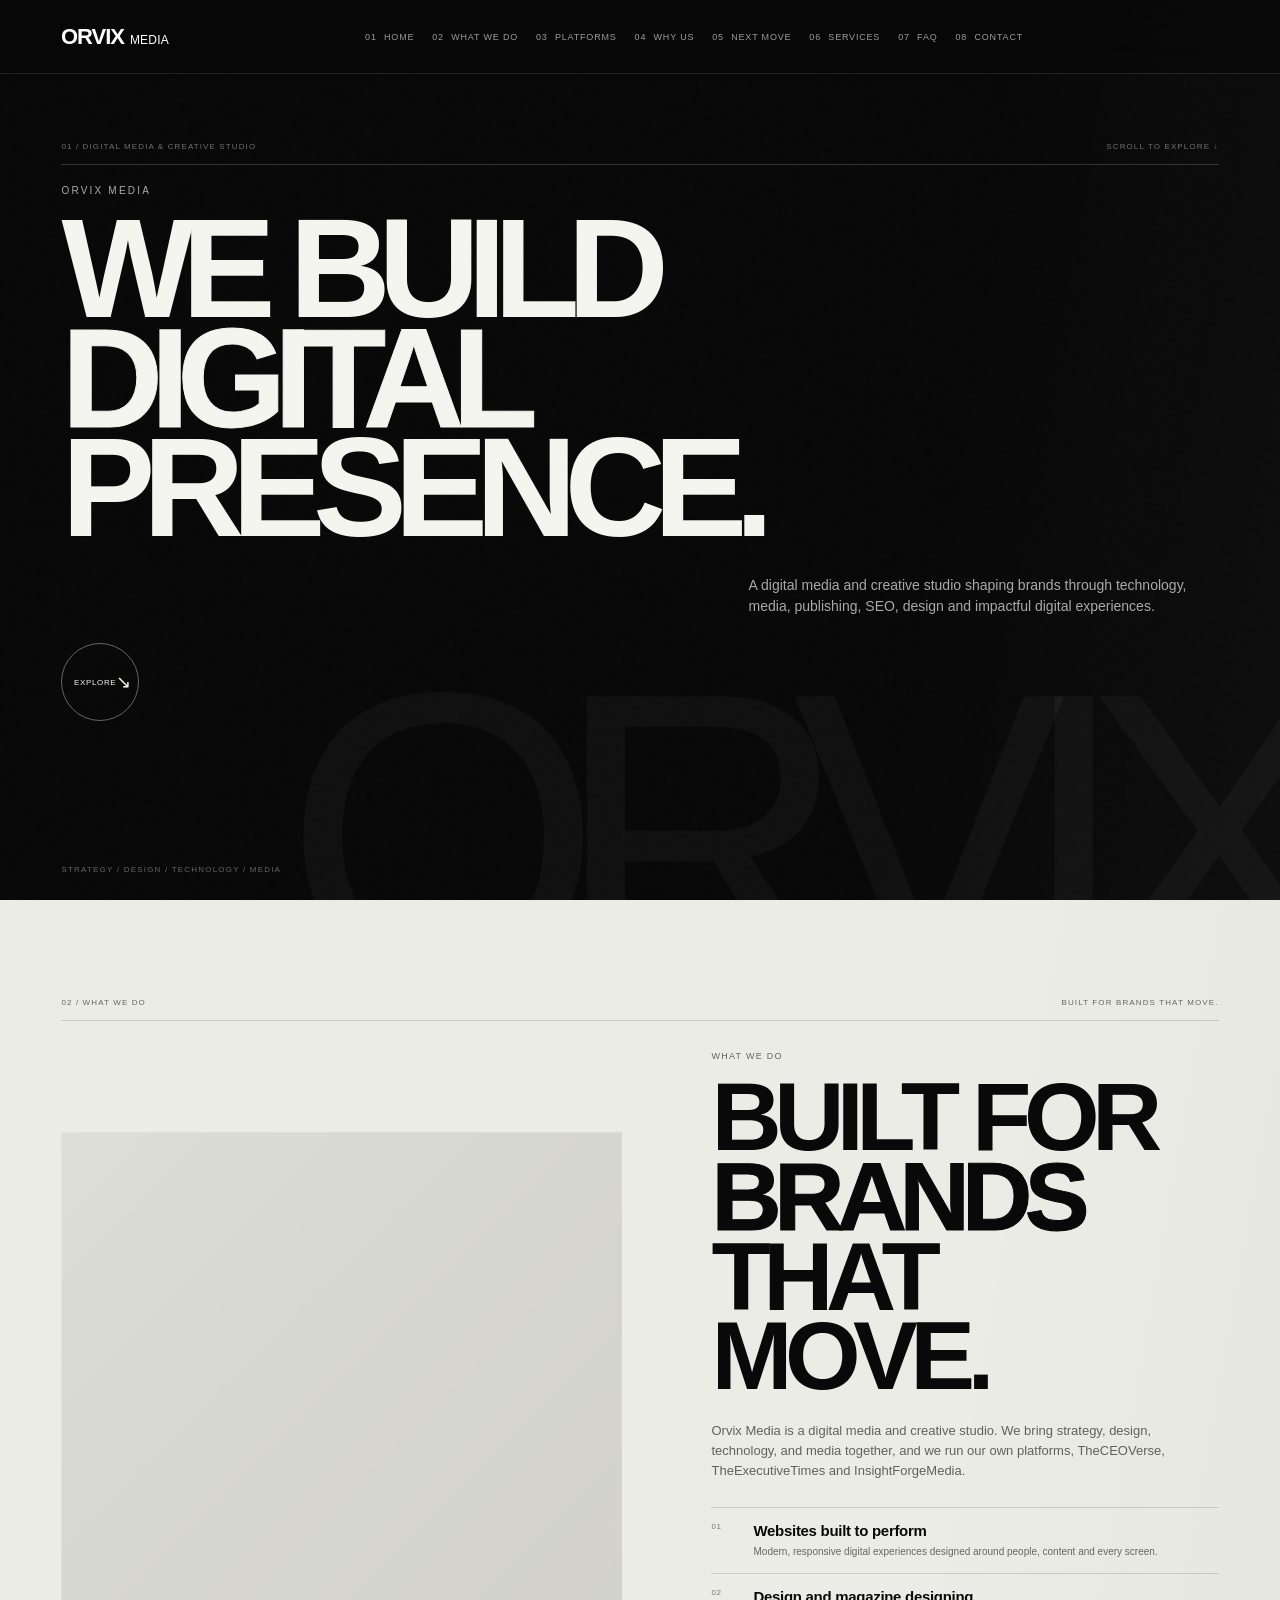
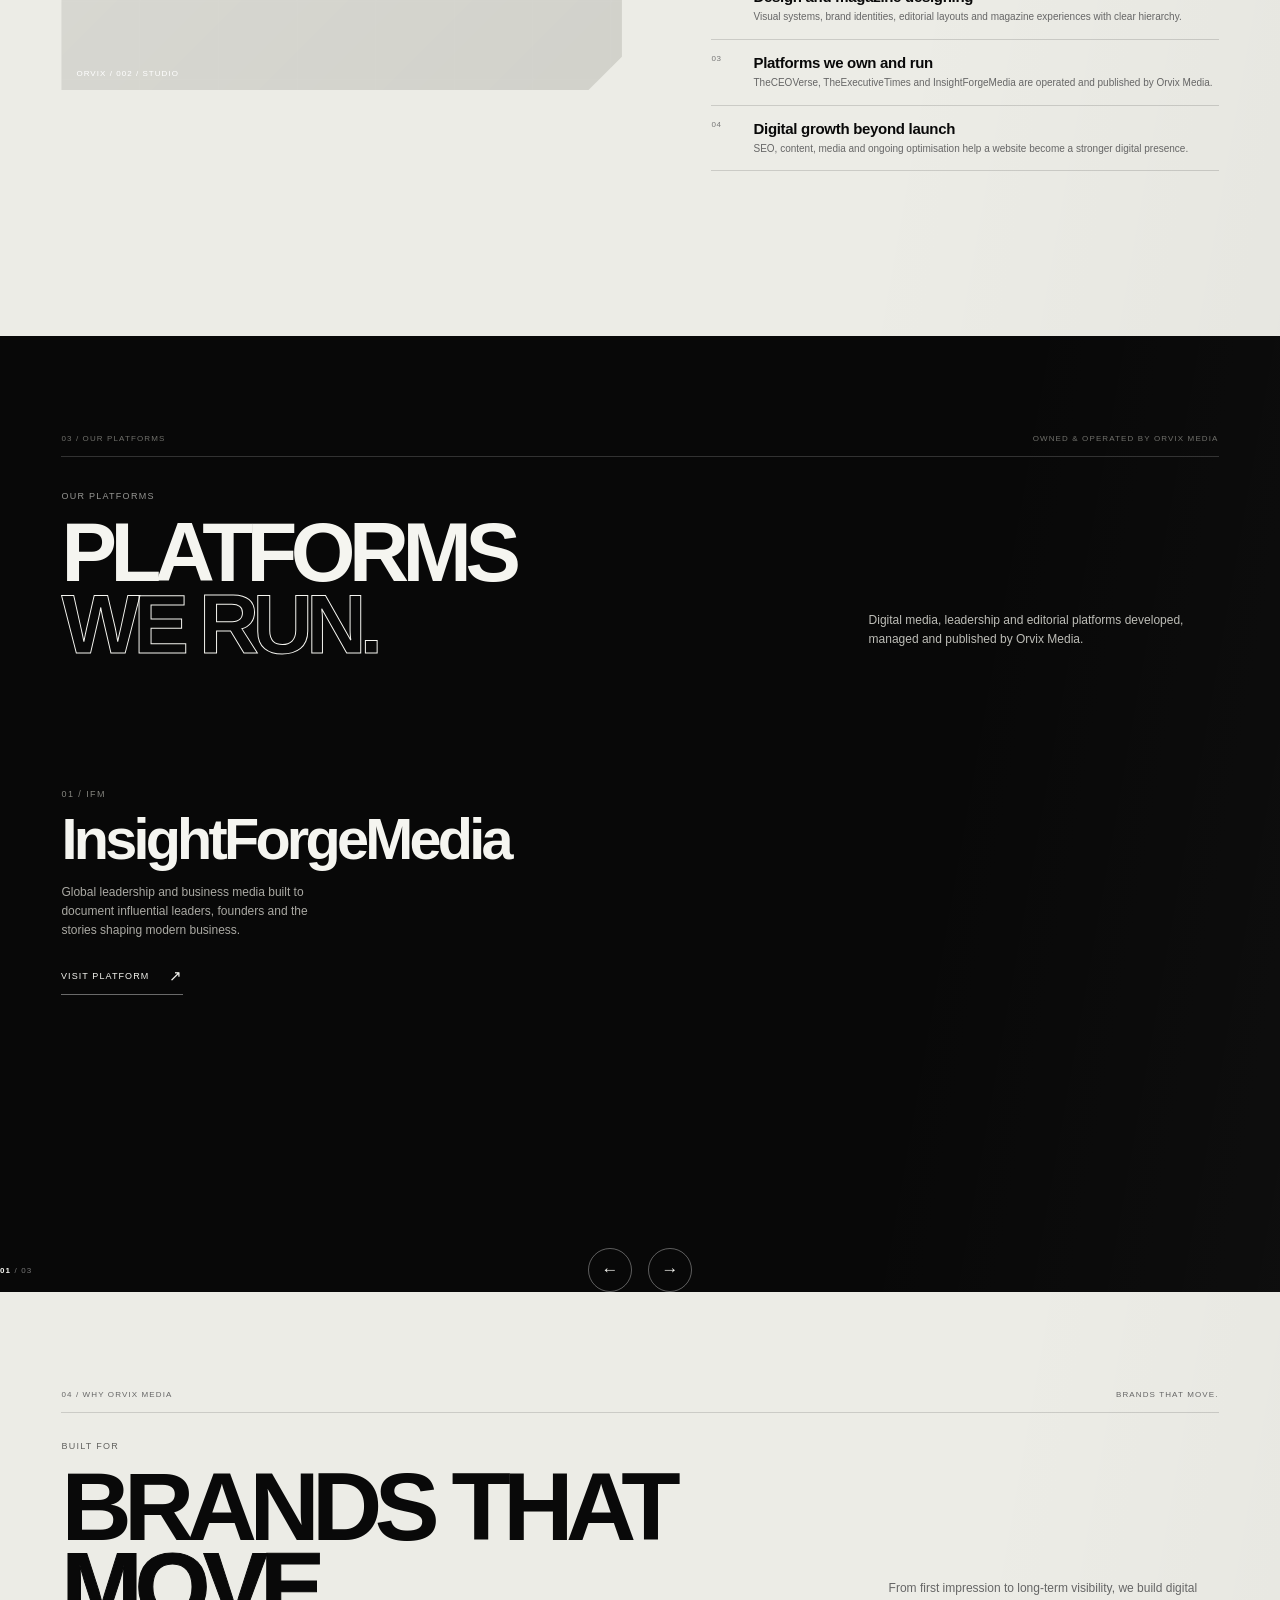
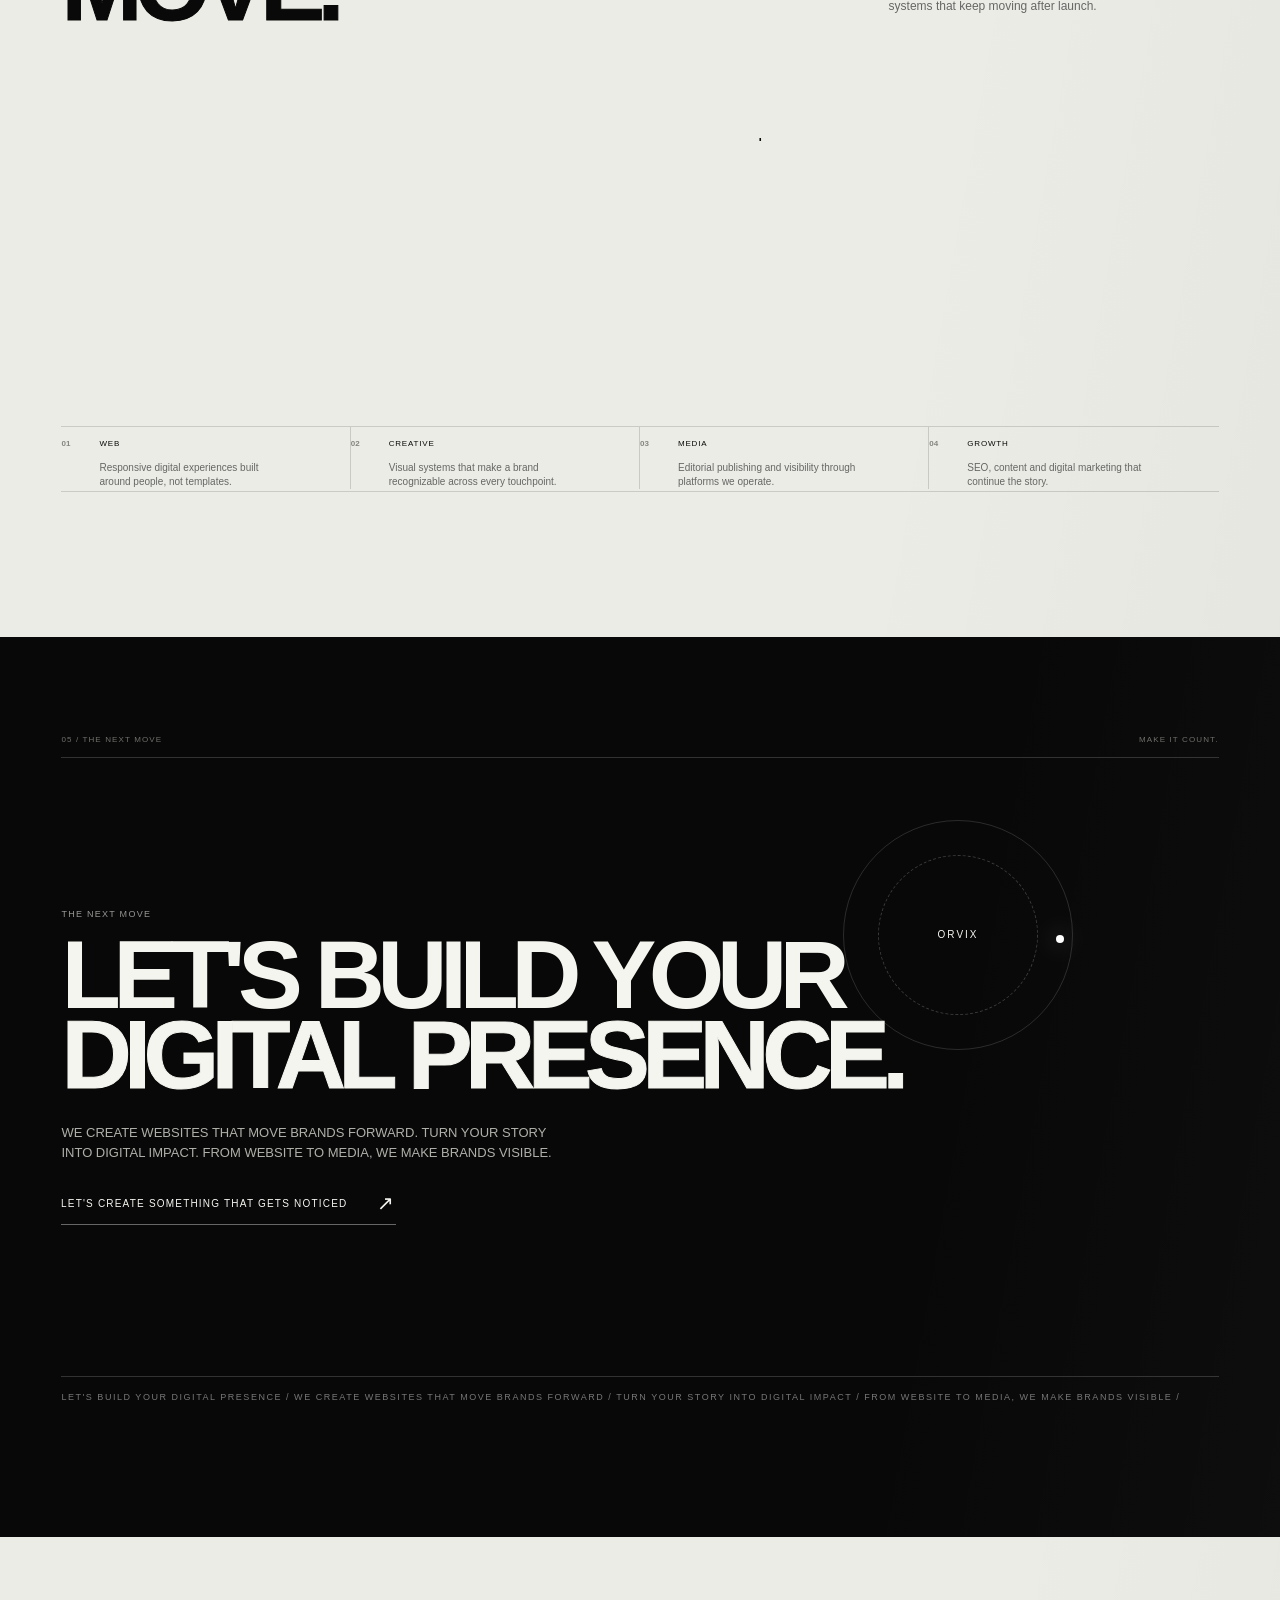
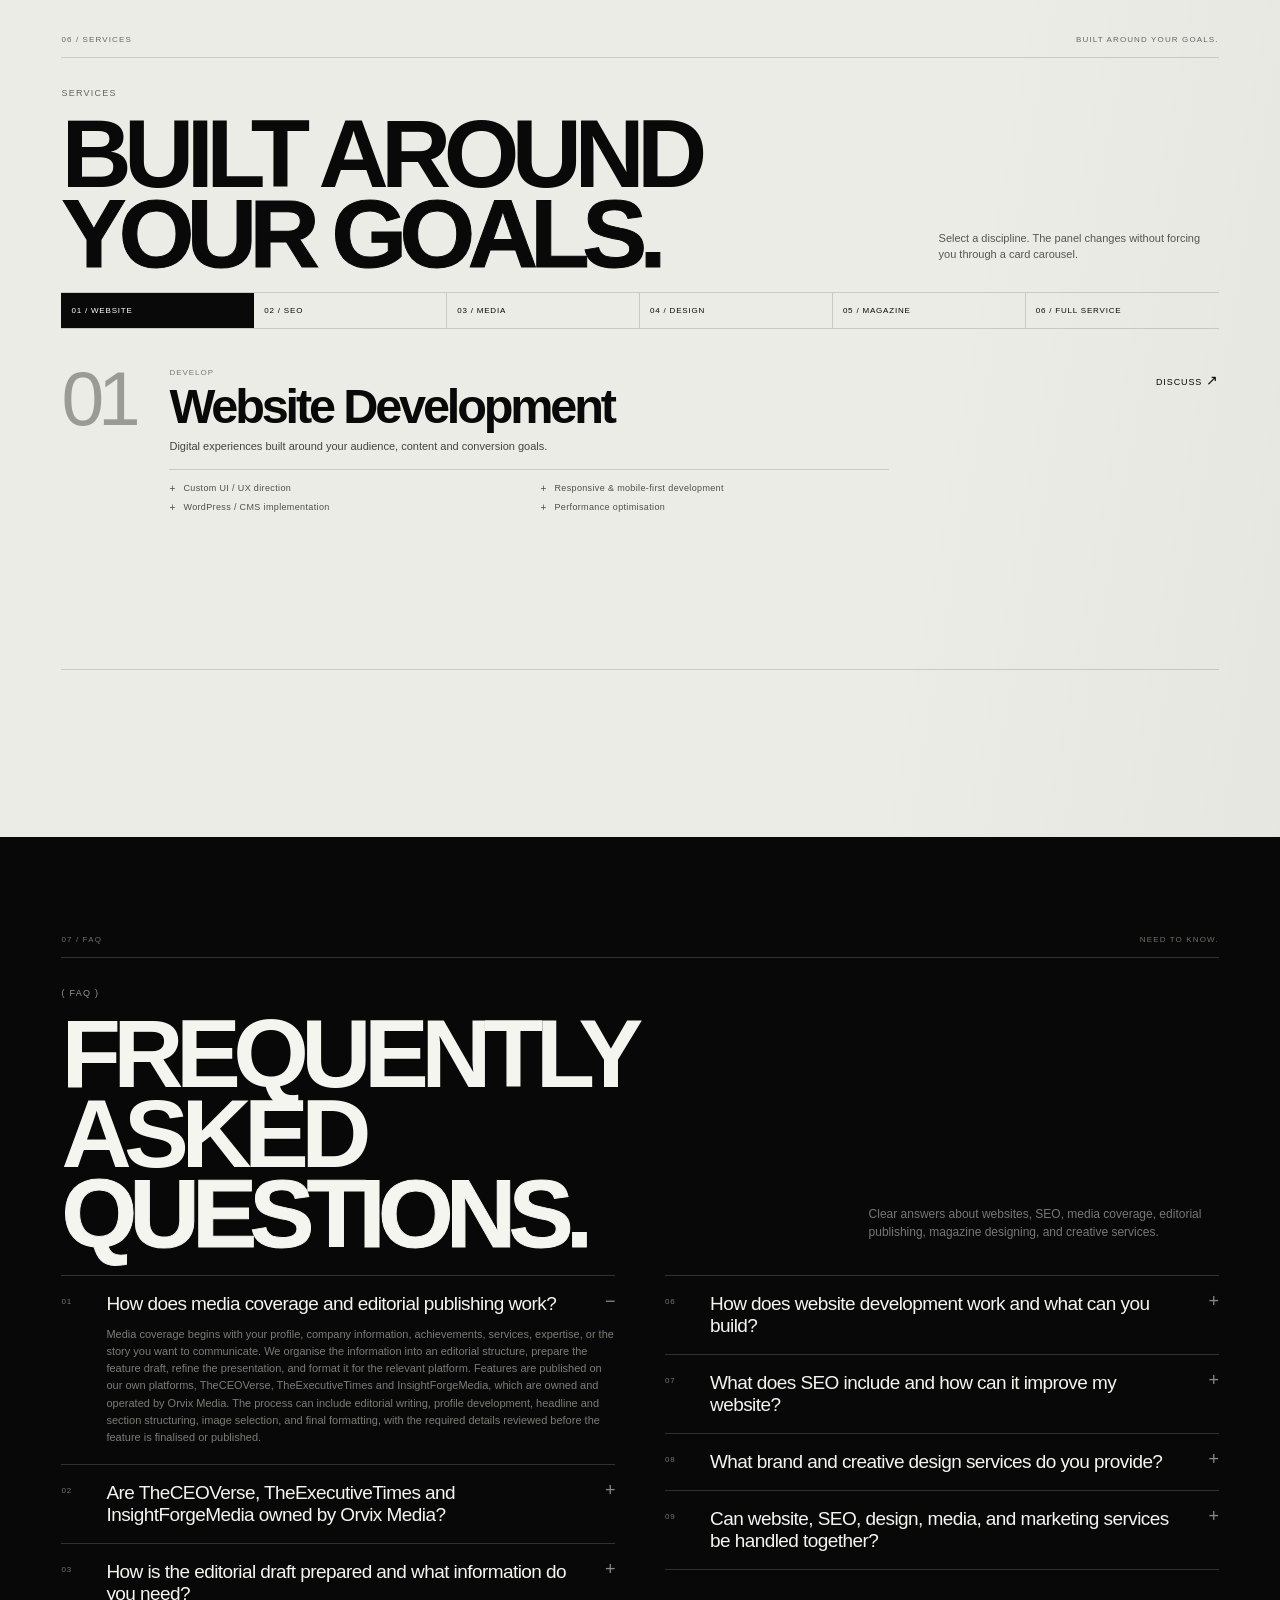
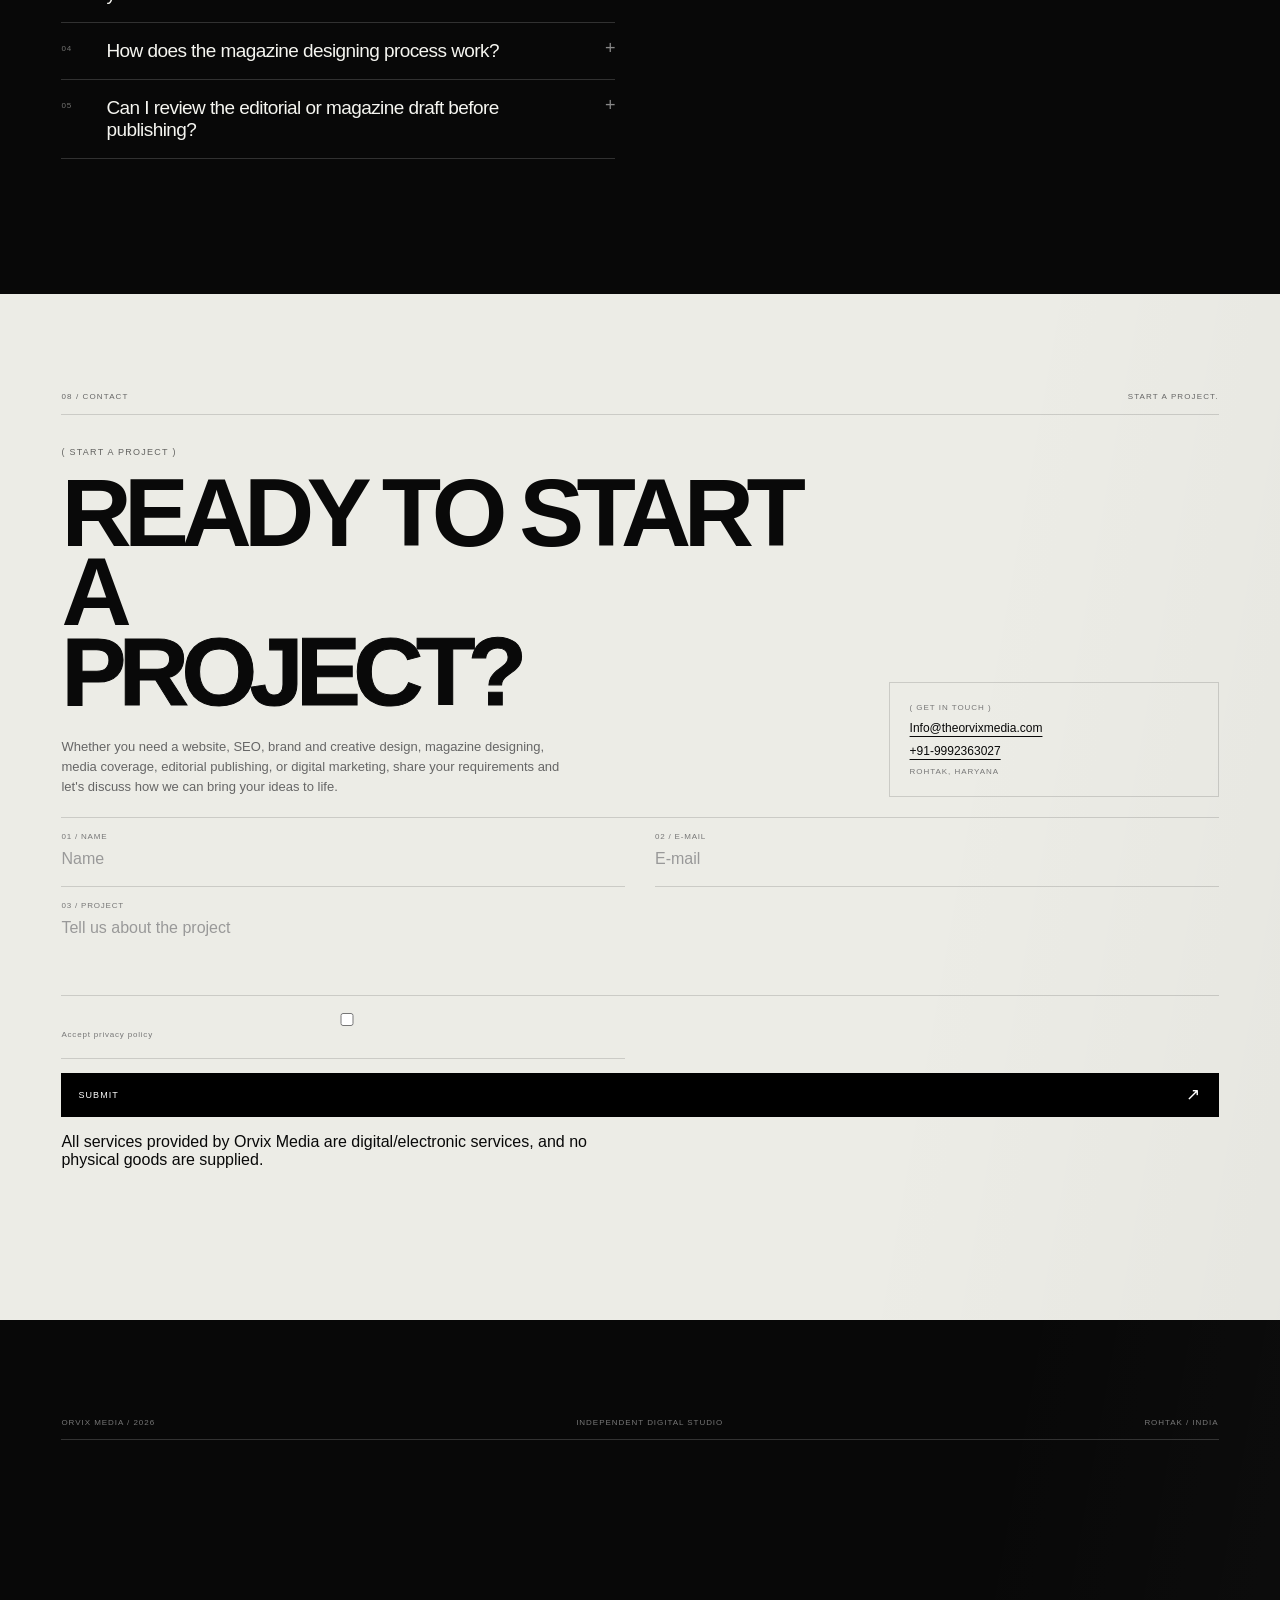
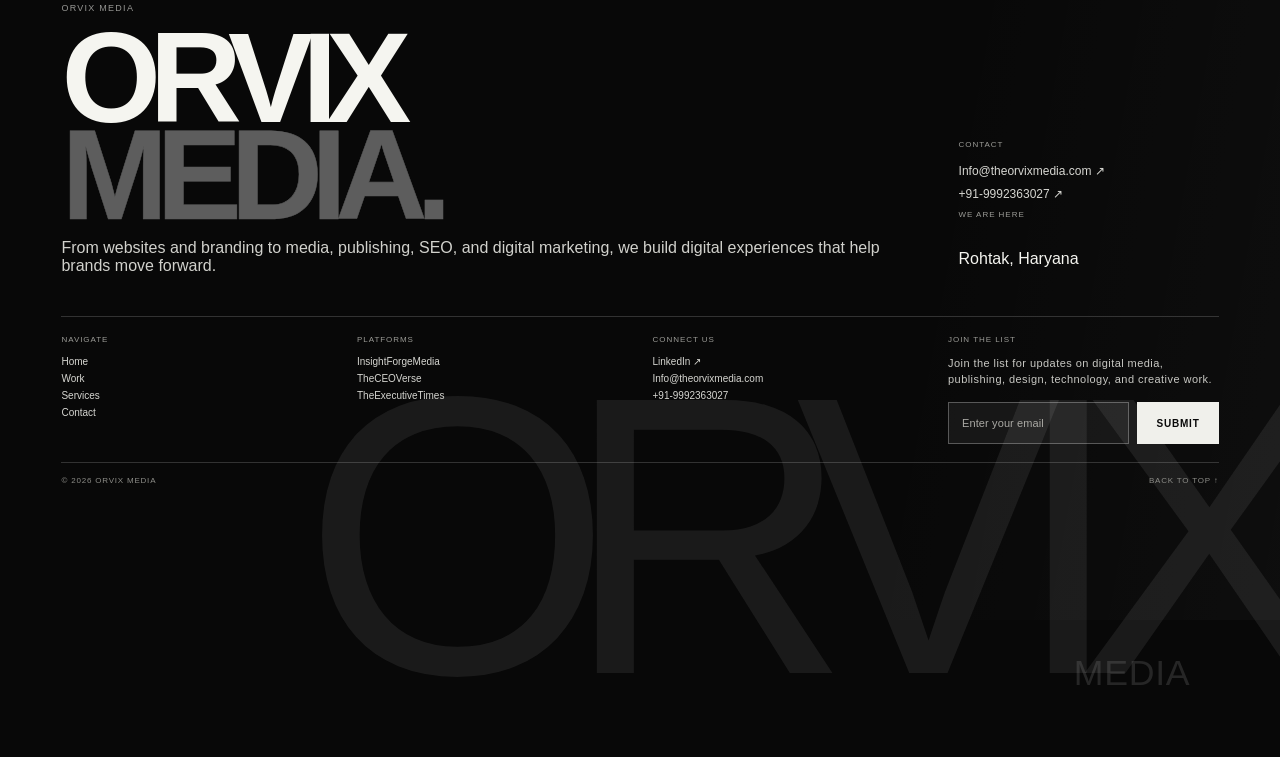
==== commit 04d059ac: "..." ====
--- a/index-sample.html
+++ b/index-sample.html
@@ -147,10 +147,10 @@
               <div class="device-lid"><div class="device-screen site-preview platform-image-preview"><img src="assets/imgs/InsightForge Media Landscape.png" alt="InsightForgeMedia website" loading="lazy" decoding="async"></div></div><div class="device-base"></div>
             </div>
             <div class="device device-tablet">
-              <div class="device-screen site-preview platform-image-preview"><img src="assets/imgs/InsightForgeMedia tablet.png" alt="InsightForgeMedia tablet website" loading="lazy" decoding="async"></div>
+              <div class="device-screen site-preview platform-image-preview"><img src="assets/imgs/InsightForge Media Tablet.png" alt="InsightForgeMedia tablet website" loading="lazy" decoding="async"></div>
             </div>
             <div class="device device-phone">
-              <div class="device-screen site-preview platform-image-preview"><img src="assets/imgs/InsightForge Media mobile.png" alt="InsightForgeMedia mobile website" loading="lazy" decoding="async"></div>
+              <div class="device-screen site-preview platform-image-preview"><img src="assets/imgs/InsightForge Media Mobile.png" alt="InsightForgeMedia mobile website" loading="lazy" decoding="async"></div>
             </div>
           </div></div>
         </article>
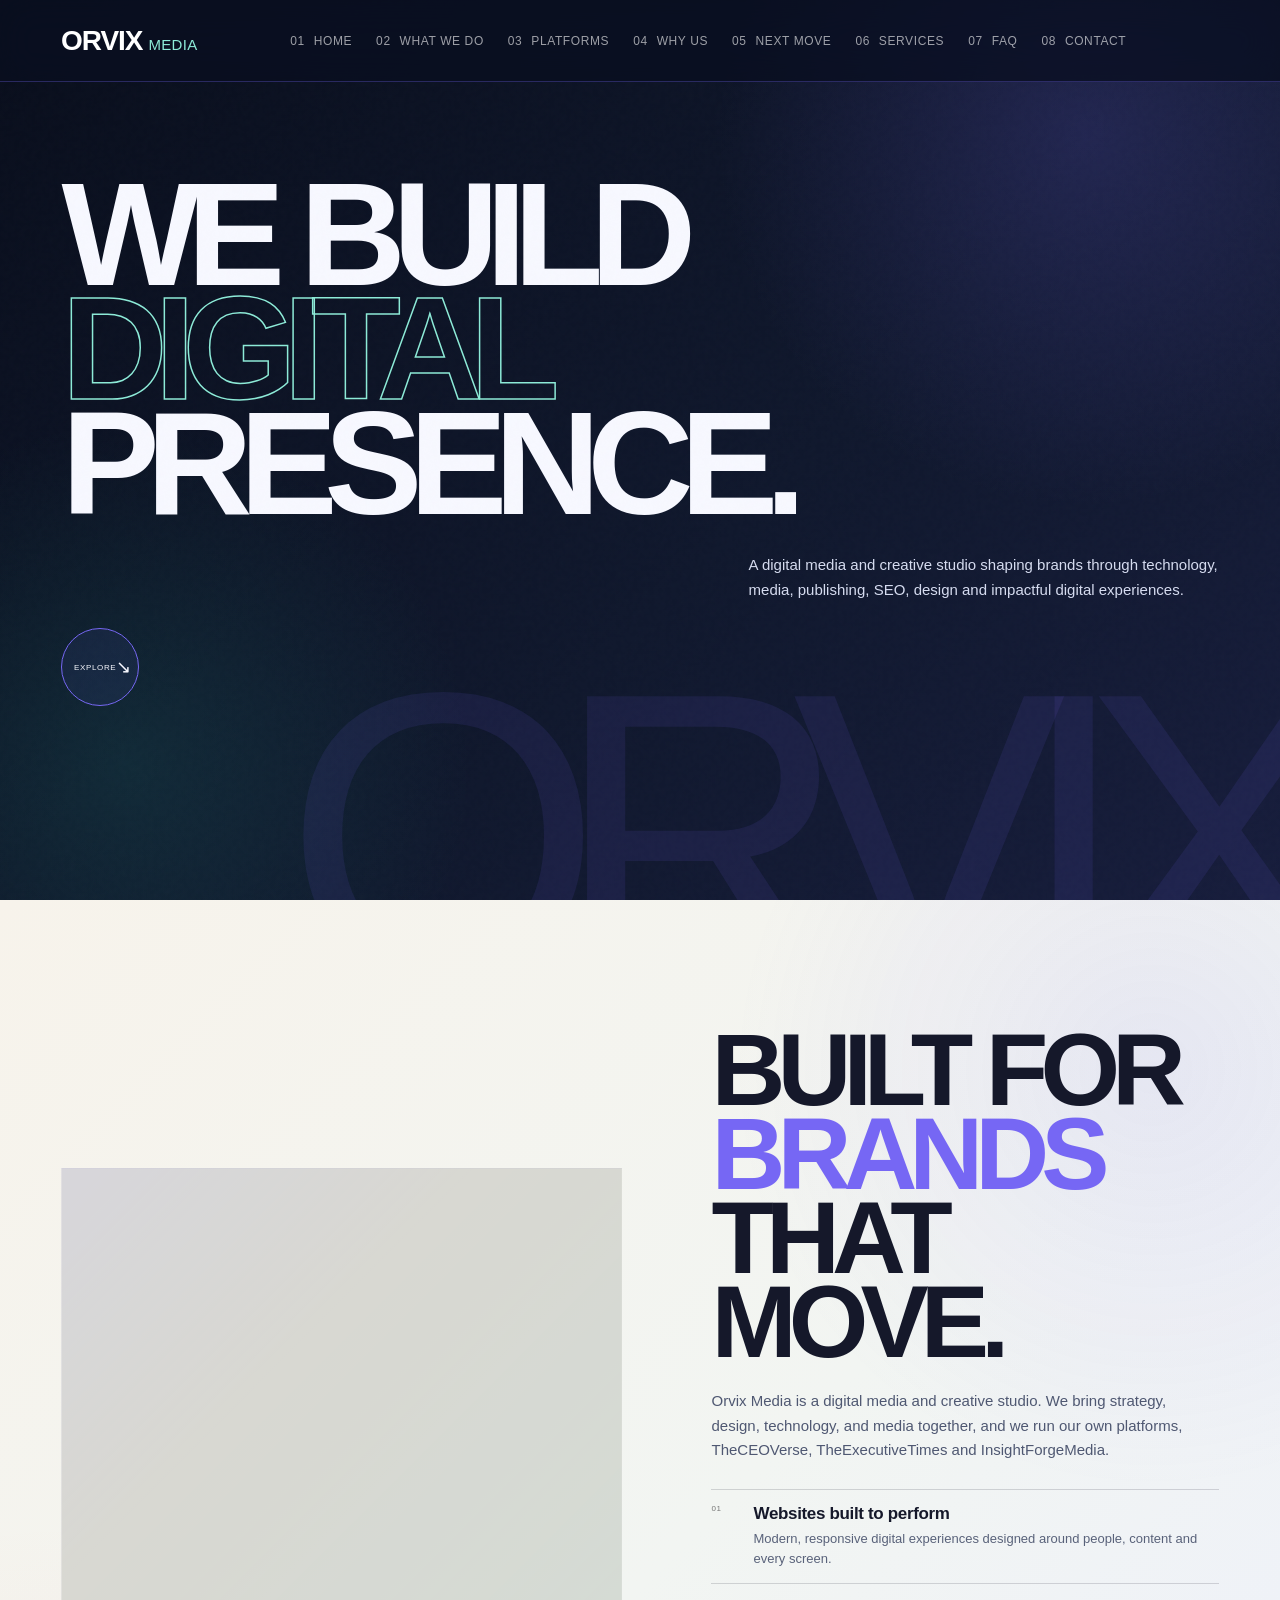
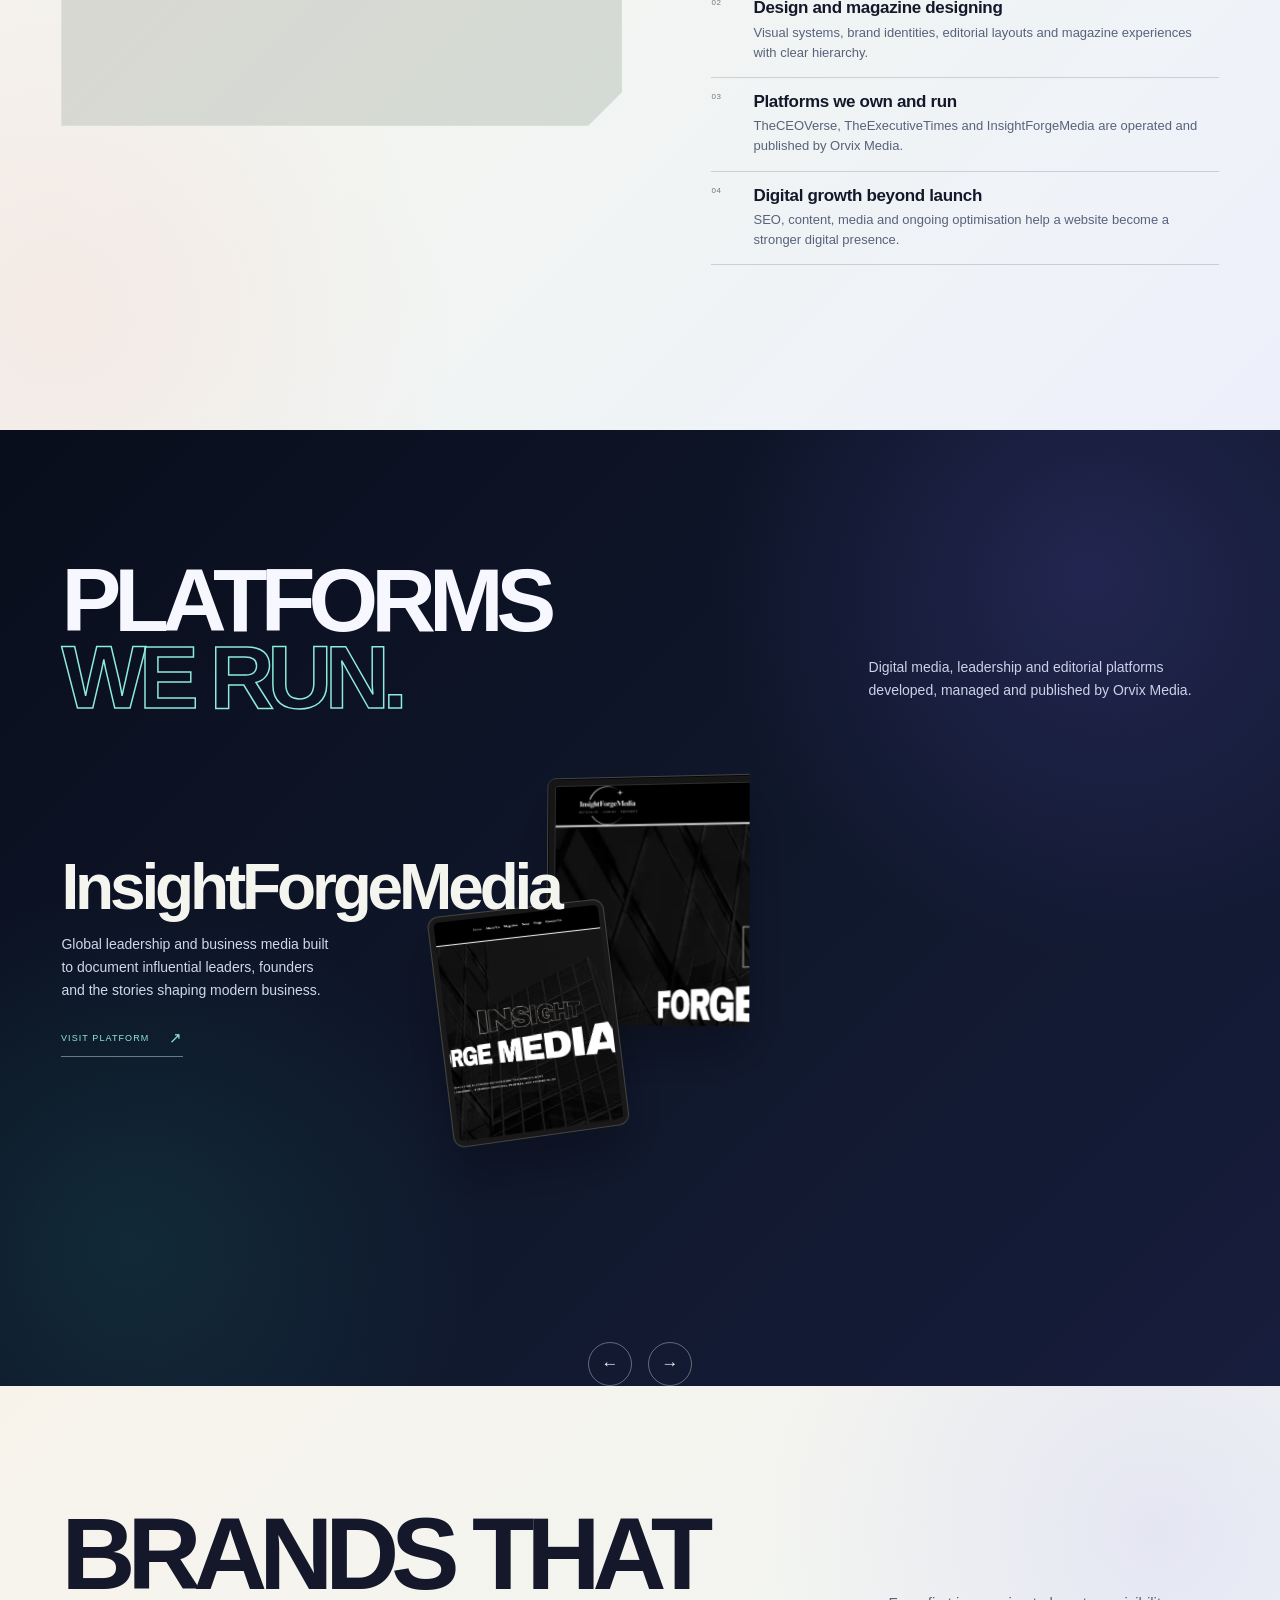
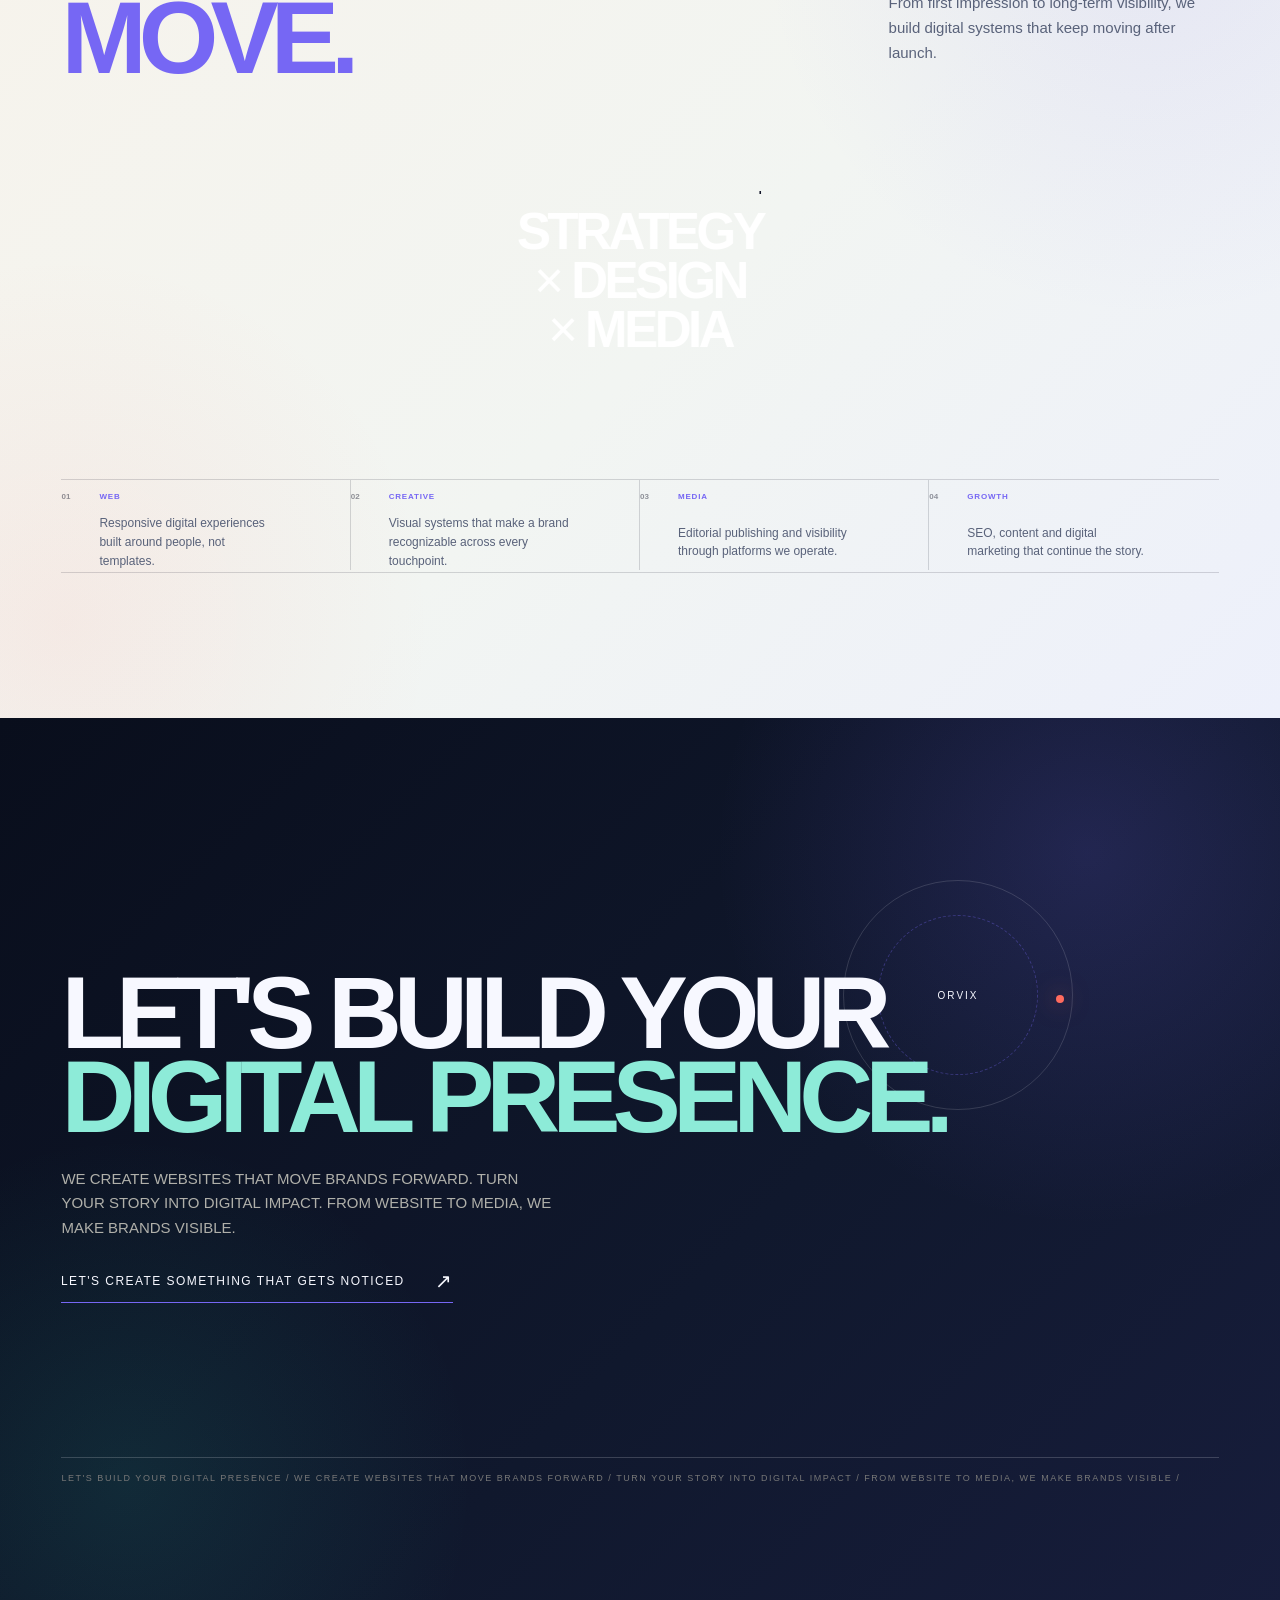
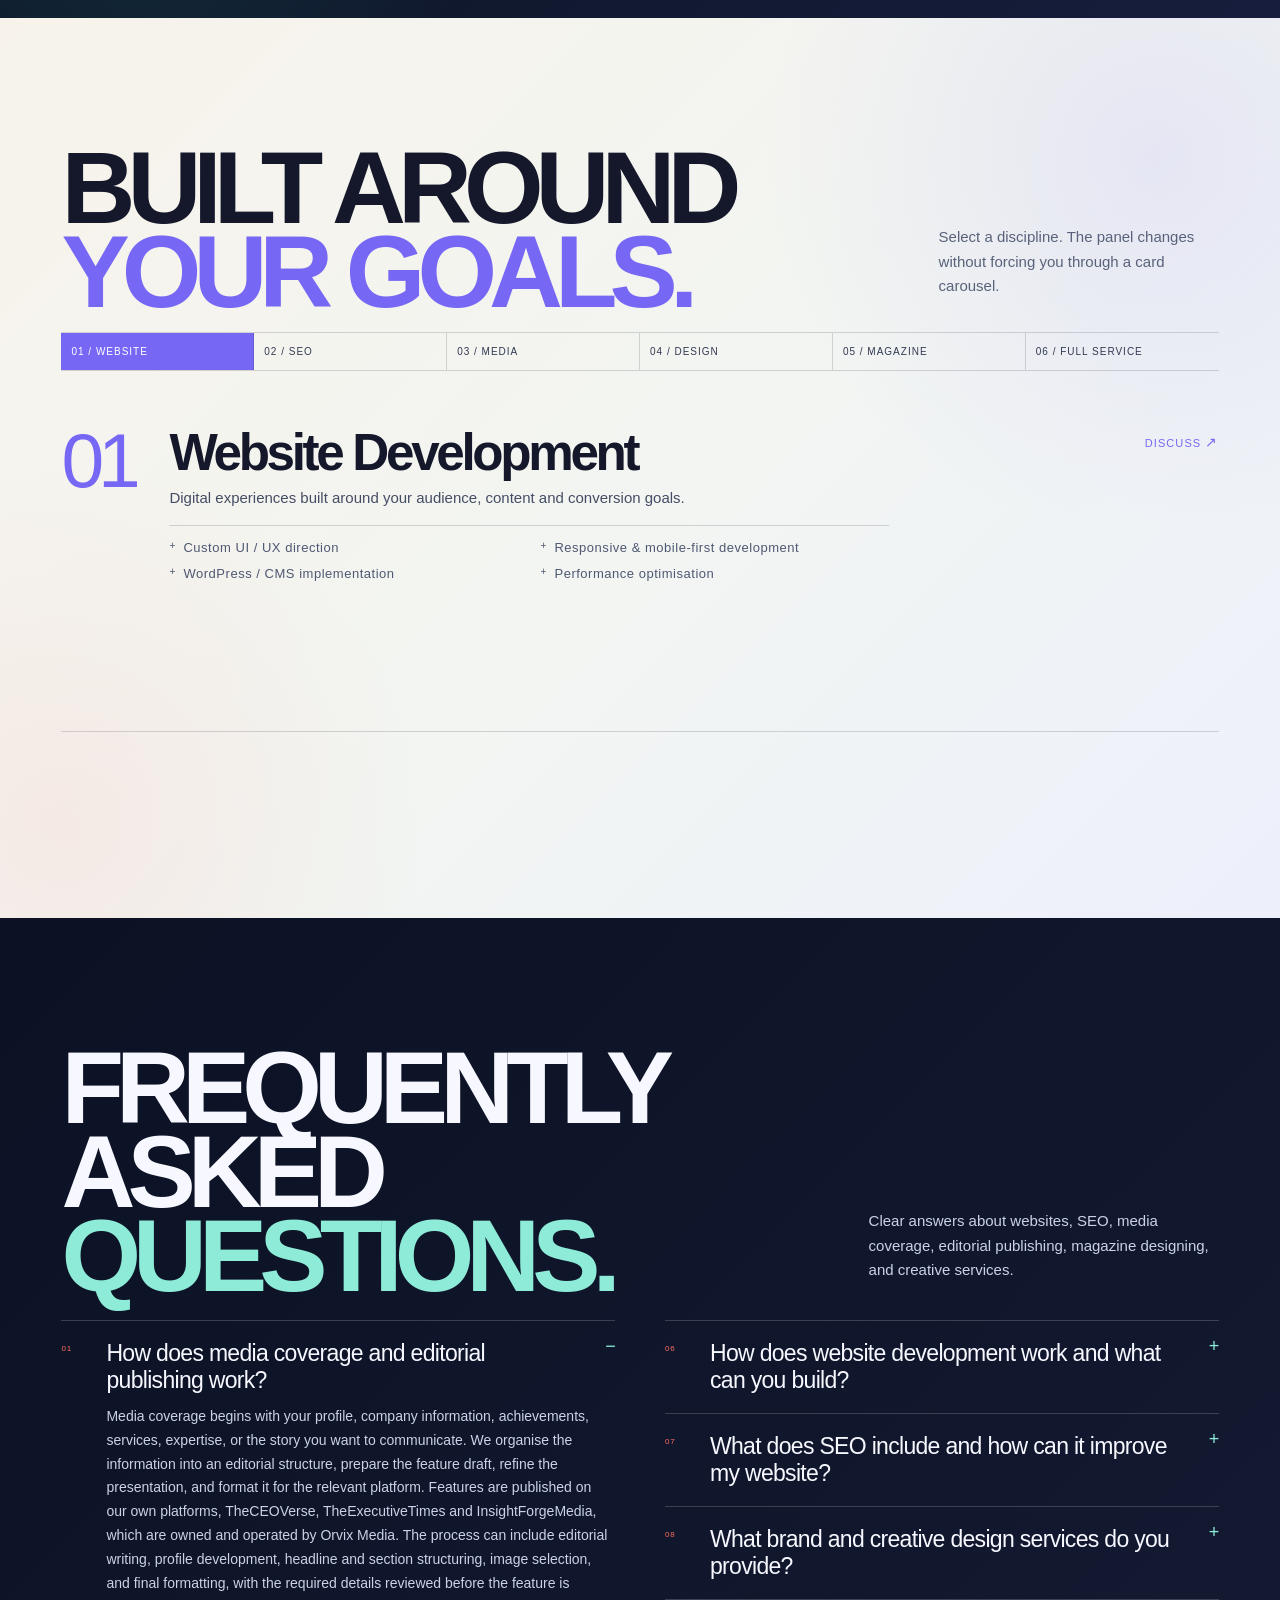
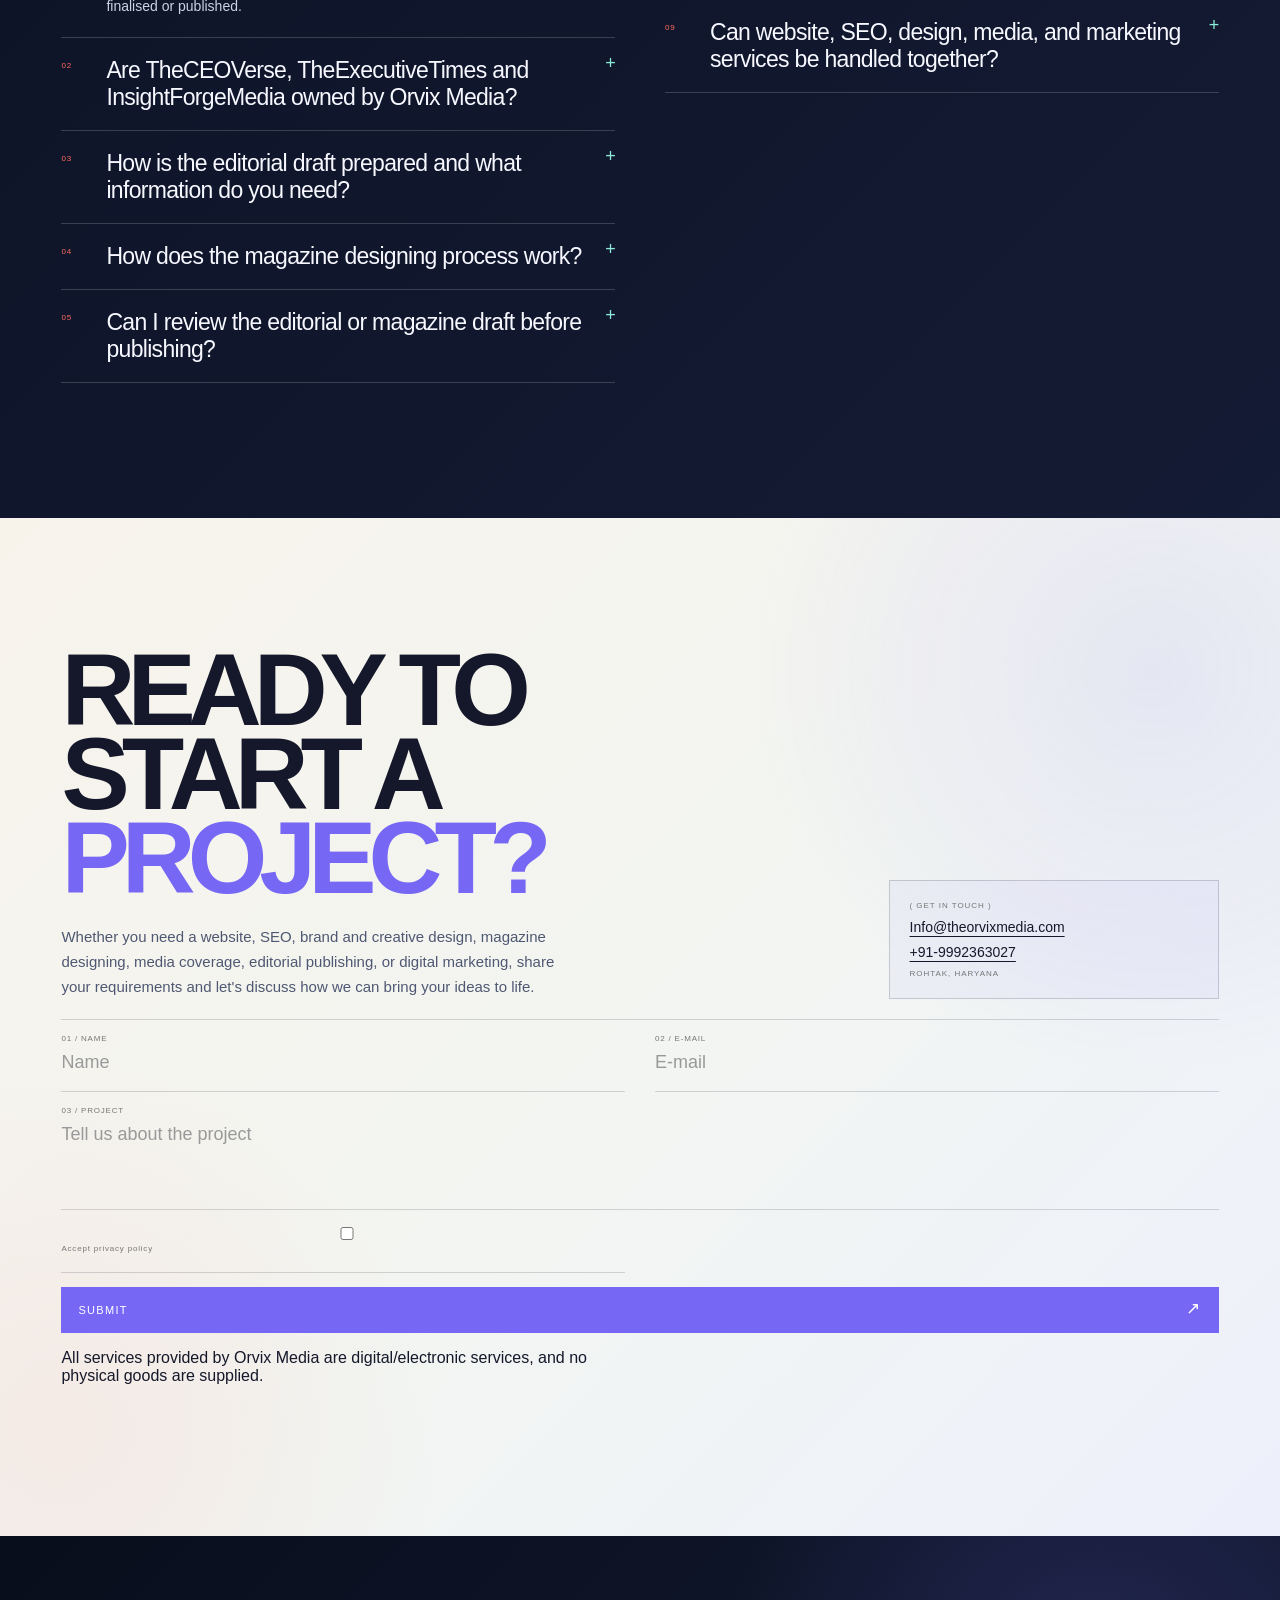
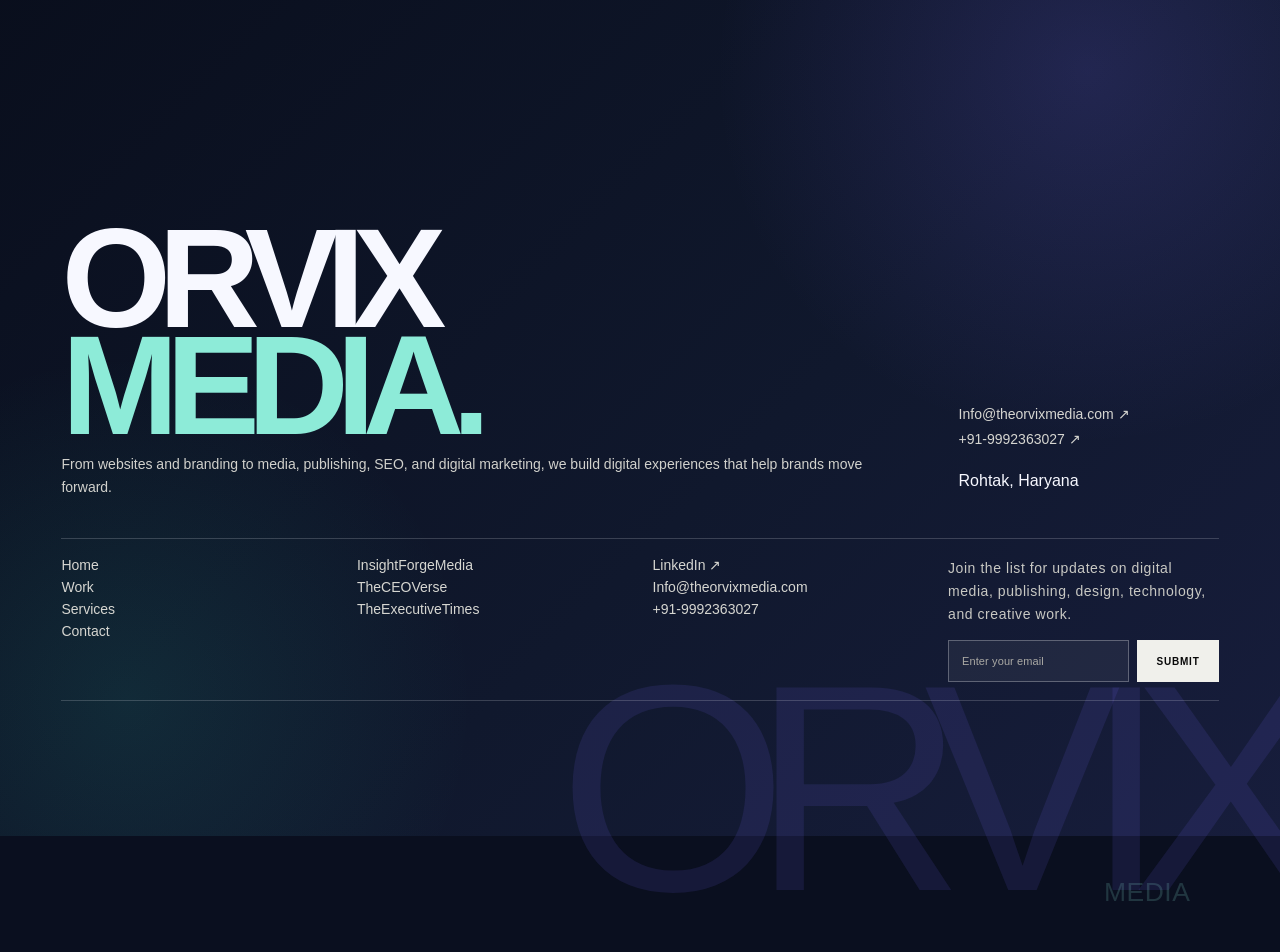
==== commit 781b6019: "..." ====
--- a/index-sample.html
+++ b/index-sample.html
@@ -144,13 +144,13 @@
           </div>
           <div class="device-stage" aria-hidden="true">
             <div class="device device-laptop">
-              <div class="device-lid"><div class="device-screen site-preview platform-image-preview"><img src="assets/imgs/InsightForge Media Landscape.png" alt="InsightForgeMedia website" loading="lazy" decoding="async"></div></div><div class="device-base"></div>
+              <div class="device-lid"><div class="device-screen site-preview platform-image-preview"><img src="assets/imgs/InsightForgeMediaLandscape.png" alt="InsightForgeMedia website" loading="eager" decoding="async"></div></div><div class="device-base"></div>
             </div>
             <div class="device device-tablet">
-              <div class="device-screen site-preview platform-image-preview"><img src="assets/imgs/InsightForge Media Tablet.png" alt="InsightForgeMedia tablet website" loading="lazy" decoding="async"></div>
+              <div class="device-screen site-preview platform-image-preview"><img src="assets/imgs/InsightForgeMediatablet.png" alt="InsightForgeMedia tablet website" loading="eager" decoding="async"></div>
             </div>
             <div class="device device-phone">
-              <div class="device-screen site-preview platform-image-preview"><img src="assets/imgs/InsightForge Media Mobile.png" alt="InsightForgeMedia mobile website" loading="lazy" decoding="async"></div>
+              <div class="device-screen site-preview platform-image-preview"><img src="assets/imgs/InsightForgeMediamobile.png" alt="InsightForgeMedia mobile website" loading="eager" decoding="async"></div>
             </div>
           </div></div>
         </article>
@@ -169,10 +169,10 @@
               </div><div class="device-base"></div>
             </div>
             <div class="device device-tablet">
-              <div class="device-screen site-preview ceo-preview ceo-image-preview"><img src="assets/imgs/TheCEOVerse Landscape.png" alt="TheCEOVerse website" loading="lazy" decoding="async"></div>
+              <div class="device-screen site-preview ceo-preview ceo-image-preview"><img src="assets/imgs/TheCEOVerse Tablet.png" alt="TheCEOVerse website" loading="lazy" decoding="async"></div>
             </div>
             <div class="device device-phone">
-              <div class="device-screen site-preview ceo-preview ceo-image-preview"><img src="assets/imgs/TheCEOVerse Landscape.png" alt="TheCEOVerse website" loading="lazy" decoding="async"></div>
+              <div class="device-screen site-preview ceo-preview ceo-image-preview"><img src="assets/imgs/TheCEOVerse mobile.png" alt="TheCEOVerse website" loading="lazy" decoding="async"></div>
             </div>
           </div>
         </article>
@@ -870,6 +870,31 @@
 .platform-slide:hover .ceo-image-preview img{transform:scale(1.055)}
 @media(max-width:700px){.ceo-image-preview img{object-position:center center}}
 </style>
+<style id="orvix-color-theme">
+:root{--black:#0a0f1f;--black-2:#121a31;--white:#f7f8ff;--paper:#f5f1e8;--ink:#15182a;--muted:#68708a;--muted-dark:#aeb6d0;--line-light:rgba(21,24,42,.16);--line-dark:rgba(247,248,255,.18);--accent:#7667f4;--accent-2:#ff6b5e;--accent-3:#2ed6b7}
+html,body{background:#0a0f1f;color:var(--white)} body{font-size:16px}
+#webgl{opacity:.22}.site-header{background:rgba(10,15,31,.78);border-bottom-color:rgba(118,103,244,.3)}.site-header.scrolled{background:rgba(10,15,31,.95)}
+.logo-media,.hero-kicker,.platform-visit,.footer-join span,.footer-links>div>span{color:#8debd8}.desktop-nav a:hover{color:#8debd8}.mobile-menu{background:#0a0f1f}
+.dark-panel,.footer{background:linear-gradient(135deg,#090e1c 0%,#10182d 58%,#171d3c 100%);color:var(--white)}
+.light-panel{background:linear-gradient(135deg,#f7f3eb 0%,#f2f5f2 55%,#edf0fb 100%);color:var(--ink)}
+.dark-panel:after{background:radial-gradient(circle at 85% 15%,rgba(118,103,244,.18),transparent 28%),radial-gradient(circle at 10% 85%,rgba(46,214,183,.11),transparent 25%)}
+.light-panel:after{background:radial-gradient(circle at 90% 15%,rgba(118,103,244,.1),transparent 28%),radial-gradient(circle at 5% 90%,rgba(255,107,94,.08),transparent 25%)}
+.top-meta{font-size:10px;color:#aeb6d0;border-color:rgba(247,248,255,.2)}.dark-meta{color:#68708a;border-color:var(--line-light)}.section-label{font-size:11px;color:#7667f4;opacity:1;font-weight:700}
+.display-title,.hero-title,.move-title,.footer-title{color:#f7f8ff}.light-panel .display-title{color:#15182a}.display-title em{color:#7667f4;-webkit-text-stroke:0}.hero-title .outline-word{color:transparent;-webkit-text-stroke:1.5px #8debd8}
+.hero-title{font-size:clamp(66px,11.5vw,188px)}.display-title{font-size:clamp(58px,8vw,138px)}.hero-copy{font-size:17px;line-height:1.65;color:#d6dcf0}.lede{font-size:15px;line-height:1.65;color:#4f5872}.dark-panel .lede{color:#cbd2e7}
+.round-link{border-color:#7667f4;background:rgba(118,103,244,.08)}.round-link:hover{background:#7667f4;color:#fff}.hero-orvix{color:rgba(118,103,244,.1)}
+.image-frame img,.split-image img{filter:saturate(1.08) contrast(1.02)}.image-frame:before{background:linear-gradient(135deg,rgba(118,103,244,.22),transparent 38%,rgba(46,214,183,.14))}.image-grid{background:linear-gradient(rgba(118,103,244,.12) 1px,transparent 1px),linear-gradient(90deg,rgba(118,103,244,.12) 1px,transparent 1px)}.image-caption{background:rgba(10,15,31,.62);padding:6px 8px}
+.studio-points strong{font-size:17px}.studio-points p{font-size:12px;line-height:1.55;color:#59627a}.platform-intro .display-title{color:#f7f8ff;font-size:clamp(52px,7vw,120px)}.platform-intro .display-title em{color:transparent;-webkit-text-stroke:1.5px #8debd8}.platform-intro>p{font-size:14px;line-height:1.65;color:#cbd2e7}.platform-slide-info h3{font-size:clamp(38px,5vw,78px)}.platform-slide-info p{font-size:14px;line-height:1.6;color:#d0d7eb}
+.brands-head>p,.services-head>p,.faq-head>p{font-size:14px;line-height:1.6;color:#59627a}.reason-strip p{font-size:12px;line-height:1.55;color:#59627a}.reason-strip span{color:#7667f4;font-weight:700}.move-title em{color:#8debd8}.big-cta{font-size:12px;border-bottom-color:#7667f4}.orbit-dot{background:#ff6b5e;box-shadow:0 0 25px rgba(255,107,94,.65)}.orbit-line{border-color:rgba(118,103,244,.35)}
+.service-tab{font-size:10px;color:#333a52}.service-tab.active{background:#7667f4;color:#fff}.service-tab:hover{background:rgba(118,103,244,.12)}.service-card h3{font-size:clamp(34px,4vw,64px);color:#15182a}.service-card-number{color:#7667f4}.service-card-copy>p{color:#ff6b5e;font-weight:700}.service-summary{font-size:13px;line-height:1.6;color:#454d64}.service-features li{font-size:11px;line-height:1.5;color:#4f5872}.service-card>a{font-size:11px;color:#7667f4}
+.faq-section{background:linear-gradient(135deg,#0c1224,#141b34);color:#f7f8ff}.faq-section .top-meta{color:#aeb6d0}.faq-section .section-label,.faq-section .display-title em{color:#8debd8}.faq-section .display-title{color:#f7f8ff}.faq-head>p{color:#cbd2e7}.faq-column,details{border-color:rgba(247,248,255,.18)}.faq-section summary{font-size:clamp(16px,1.6vw,21px);color:#f7f8ff;padding-top:19px;padding-bottom:19px}.faq-section summary span{color:#ff6b5e;opacity:1}.faq-section summary:after{color:#8debd8}.faq-section details p{font-size:13px;line-height:1.7;color:#cbd2e7}
+.contact-lede{font-size:15px;line-height:1.65;color:#4f5872}.contact-card{background:rgba(118,103,244,.05);border-color:rgba(21,24,42,.18)}.contact-card a{font-size:14px}.contact-form input,.contact-form textarea{font-size:18px}.contact-form button{background:#7667f4;border-color:#7667f4;font-size:11px}.contact-form button:hover{background:#15182a;color:#fff}
+.footer-title{font-size:clamp(76px,11vw,176px)}.footer-title em{color:#8debd8;-webkit-text-stroke:0}.footer-description{font-size:14px;line-height:1.6;color:#cbd2e7}.footer-join a,.footer-links a{font-size:13px;color:#d6dcf0}.footer-manifesto p{font-size:13px;line-height:1.55;color:#cbd2e7}.footer-bottom{font-size:10px;color:#aeb6d0!important}.footer-word{font-size:clamp(105px,23vw,380px);color:rgba(118,103,244,.12)}.footer-word small{color:rgba(141,235,216,.18)}
+@media(max-width:1000px){.hero-title{font-size:clamp(58px,12vw,120px)}.display-title{font-size:clamp(52px,8.5vw,92px)}.hero-copy{font-size:16px}.lede,.contact-lede{font-size:14px}.platform-slide-info p,.platform-intro>p{font-size:13px}.studio-points strong{font-size:16px}.studio-points p{font-size:11.5px}.service-summary{font-size:12.5px}.faq-section summary{font-size:17px}.faq-section details p{font-size:12.5px}.footer-description{font-size:13px}}
+@media(max-width:600px){.top-meta{font-size:8px}.section-label{font-size:10px}.hero-title{font-size:clamp(54px,16.5vw,86px);line-height:.84}.display-title{font-size:clamp(48px,14vw,76px);line-height:.88}.hero-copy{font-size:14px;line-height:1.6}.lede,.contact-lede{font-size:13px}.studio-points strong{font-size:15px}.studio-points p{font-size:11px}.platform-slide-info h3{font-size:clamp(36px,10vw,58px)}.platform-slide-info p{font-size:12px}.service-tab{font-size:9px;padding:12px 8px}.service-card h3{font-size:clamp(31px,9vw,48px)}.service-summary{font-size:12px}.service-features li{font-size:10.5px}.faq-section summary{font-size:16px}.faq-section details p{font-size:12px}.contact-form input,.contact-form textarea{font-size:17px}.footer-title{font-size:clamp(62px,20vw,110px)}.footer-description,.footer-manifesto p{font-size:12px}.footer-join a,.footer-links a{font-size:12px}.footer-word{font-size:clamp(82px,27vw,150px);right:0;bottom:0}}
+@media(max-width:380px){.hero-title{font-size:52px}.display-title{font-size:45px}.footer-title{font-size:60px}}
+</style>
+
 
 <script type="module">
 import * as THREE from "https://cdn.jsdelivr.net/npm/three@0.180.0/build/three.module.js";
@@ -1130,7 +1155,7 @@
   const count=innerWidth<700?22:46,pos=new Float32Array(count*3);
   for(let i=0;i<count;i++){pos[i*3]=(Math.random()-.5)*9;pos[i*3+1]=(Math.random()-.5)*5;pos[i*3+2]=(Math.random()-.5)*3}
   const geo=new THREE.BufferGeometry();geo.setAttribute("position",new THREE.BufferAttribute(pos,3));
-  const mat=new THREE.PointsMaterial({color:0xffffff,size:innerWidth<700?.025:.032,transparent:true,opacity:.45});
+  const mat=new THREE.PointsMaterial({color:0x8debd8,size:innerWidth<700?.025:.032,transparent:true,opacity:.42});
   points=new THREE.Points(geo,mat);scene.add(points);
   function resize(){const w=innerWidth,h=innerHeight;renderer.setSize(w,h,false);camera.aspect=w/h;camera.updateProjectionMatrix()}
   resize();addEventListener("resize",resize,{passive:true});
@@ -1143,3 +1168,61 @@
 </script>
 </body>
 </html>
+
+<style id="final-readability-tweaks">
+/* Header readability */
+.site-header{height:82px}
+.site-logo .logo-orvix{font-size:28px}
+.site-logo .logo-media{font-size:15px}
+.desktop-nav{font-size:12px;gap:24px;letter-spacing:.05em}
+.desktop-nav span{margin-left:5px}
+
+/* Remove tiny decorative/meta text so the page feels cleaner and easier to read */
+.top-meta,
+.section-label,
+.hero-kicker,
+.hero-side-note,
+.image-caption,
+.platform-index,
+.platform-count,
+.footer-award-line,
+.footer-bottom,
+.footer-join>span,
+.footer-links>div>span,
+.service-card-copy>p{display:none!important}
+
+/* Keep primary content comfortably readable */
+.hero-copy,.lede,.brands-head>p,.move-copy,.services-head>p,.faq-head>p,.contact-lede{font-size:15px;line-height:1.65}
+.studio-points strong{font-size:17px}
+.studio-points p{font-size:13px;line-height:1.55}
+.platform-slide-info p{font-size:14px;line-height:1.65}
+.service-summary{font-size:15px;line-height:1.65}
+.service-features li{font-size:13px;line-height:1.55}
+.faq-section summary{font-size:clamp(18px,1.8vw,23px)}
+.faq-section details p{font-size:14px;line-height:1.7}
+.footer-description,.footer-manifesto p{font-size:14px;line-height:1.65}
+.footer-join a,.footer-links a{font-size:14px}
+
+@media(max-width:900px){
+  .desktop-nav{display:none}
+  .site-header{height:74px}
+  .site-logo .logo-orvix{font-size:25px}
+  .site-logo .logo-media{font-size:14px}
+}
+
+@media(max-width:600px){
+  .site-header{padding:0 18px}
+  .site-logo .logo-orvix{font-size:23px}
+  .site-logo .logo-media{font-size:13px}
+  .hero-copy,.lede,.brands-head>p,.move-copy,.services-head>p,.faq-head>p,.contact-lede{font-size:14px;line-height:1.6}
+  .studio-points strong{font-size:16px}
+  .studio-points p{font-size:12px}
+  .platform-slide-info p{font-size:13px}
+  .service-summary{font-size:13px}
+  .service-features li{font-size:12px}
+  .faq-section summary{font-size:17px}
+  .faq-section details p{font-size:13px}
+  .footer-description,.footer-manifesto p{font-size:13px}
+  .footer-join a,.footer-links a{font-size:13px}
+}
+</style>
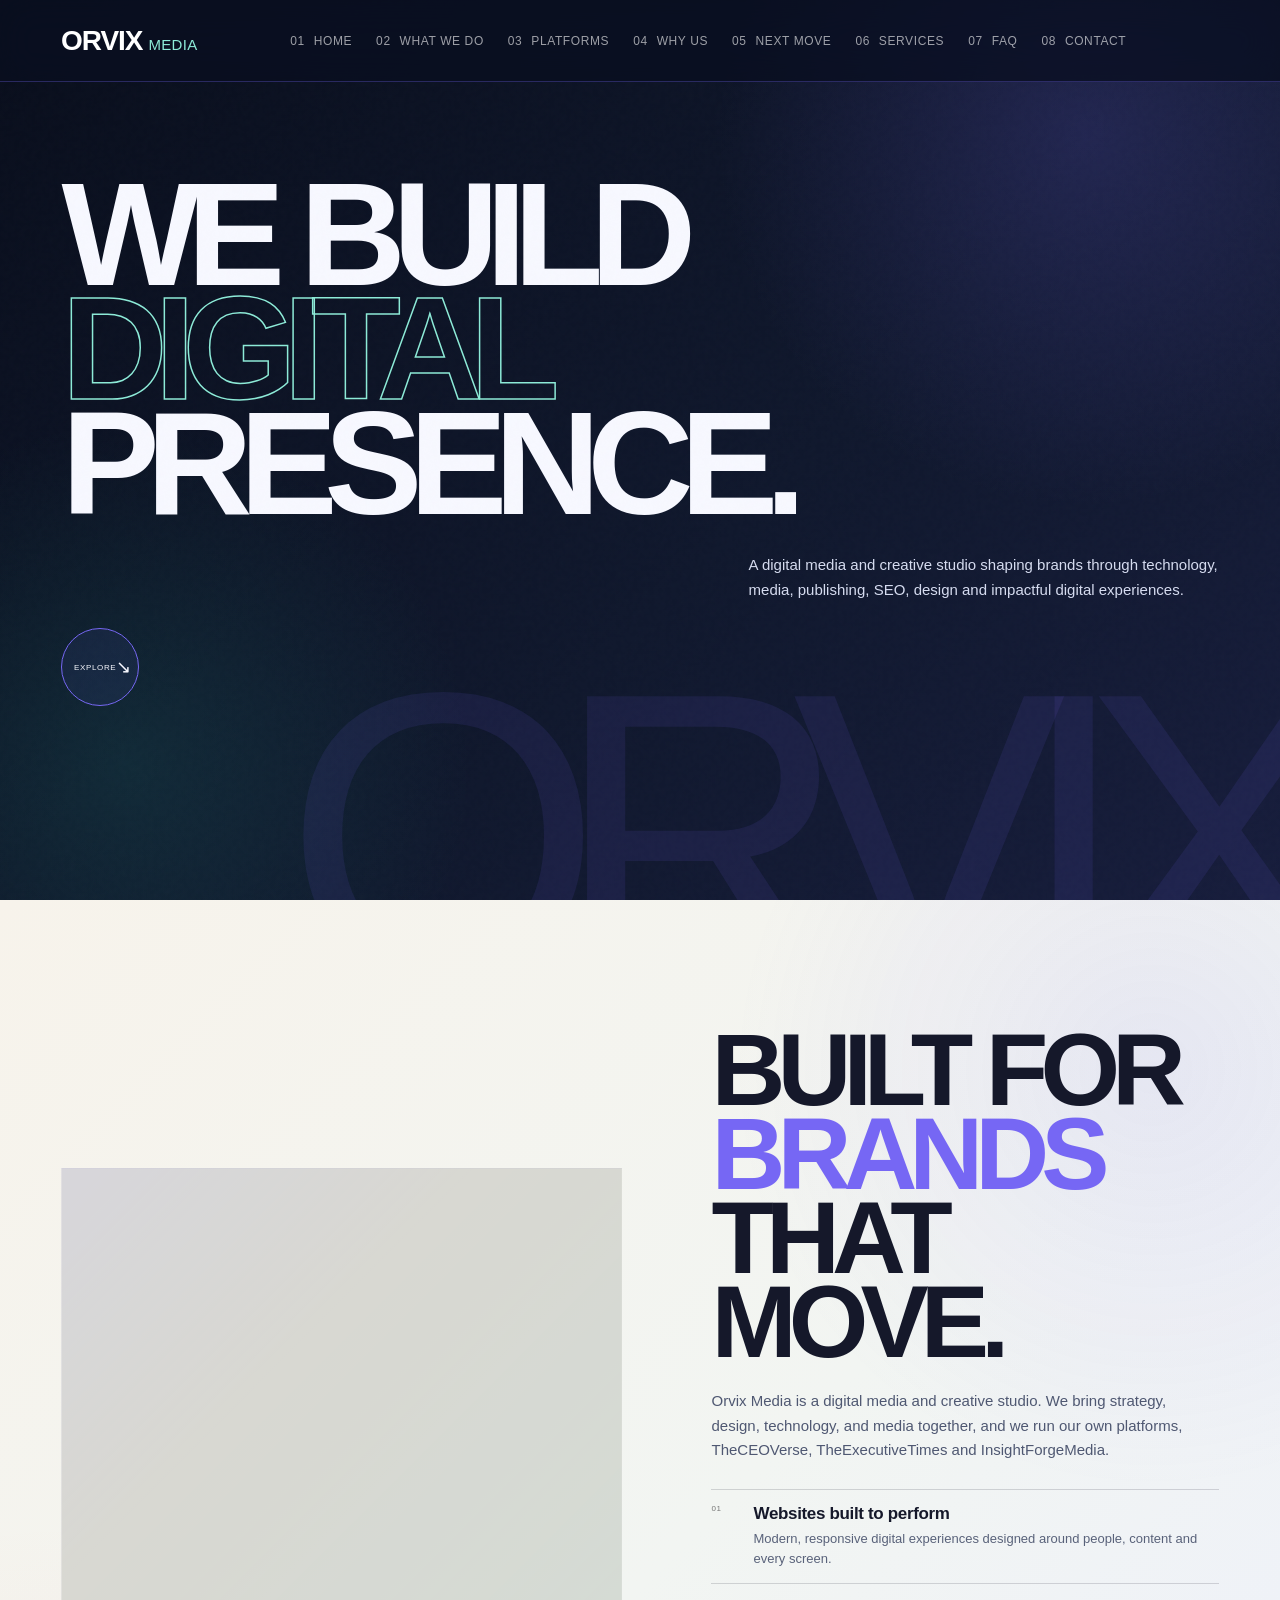
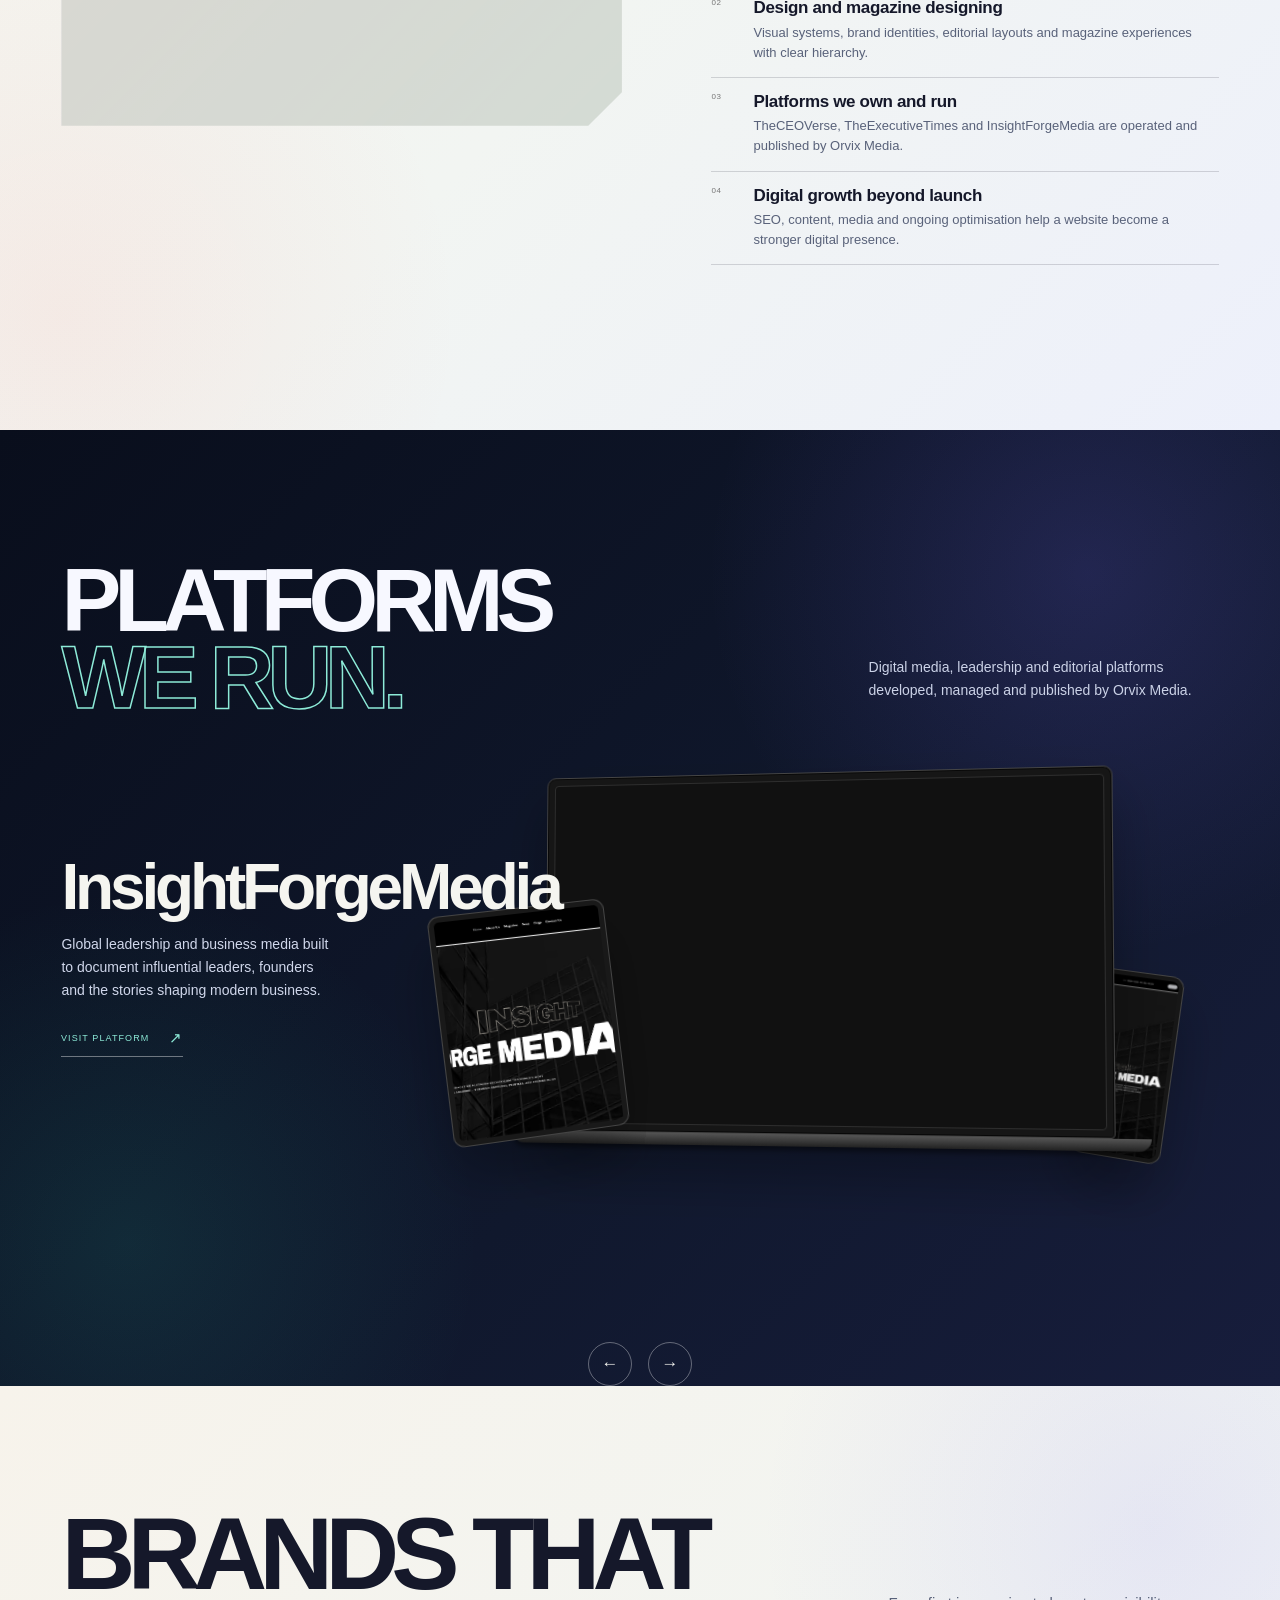
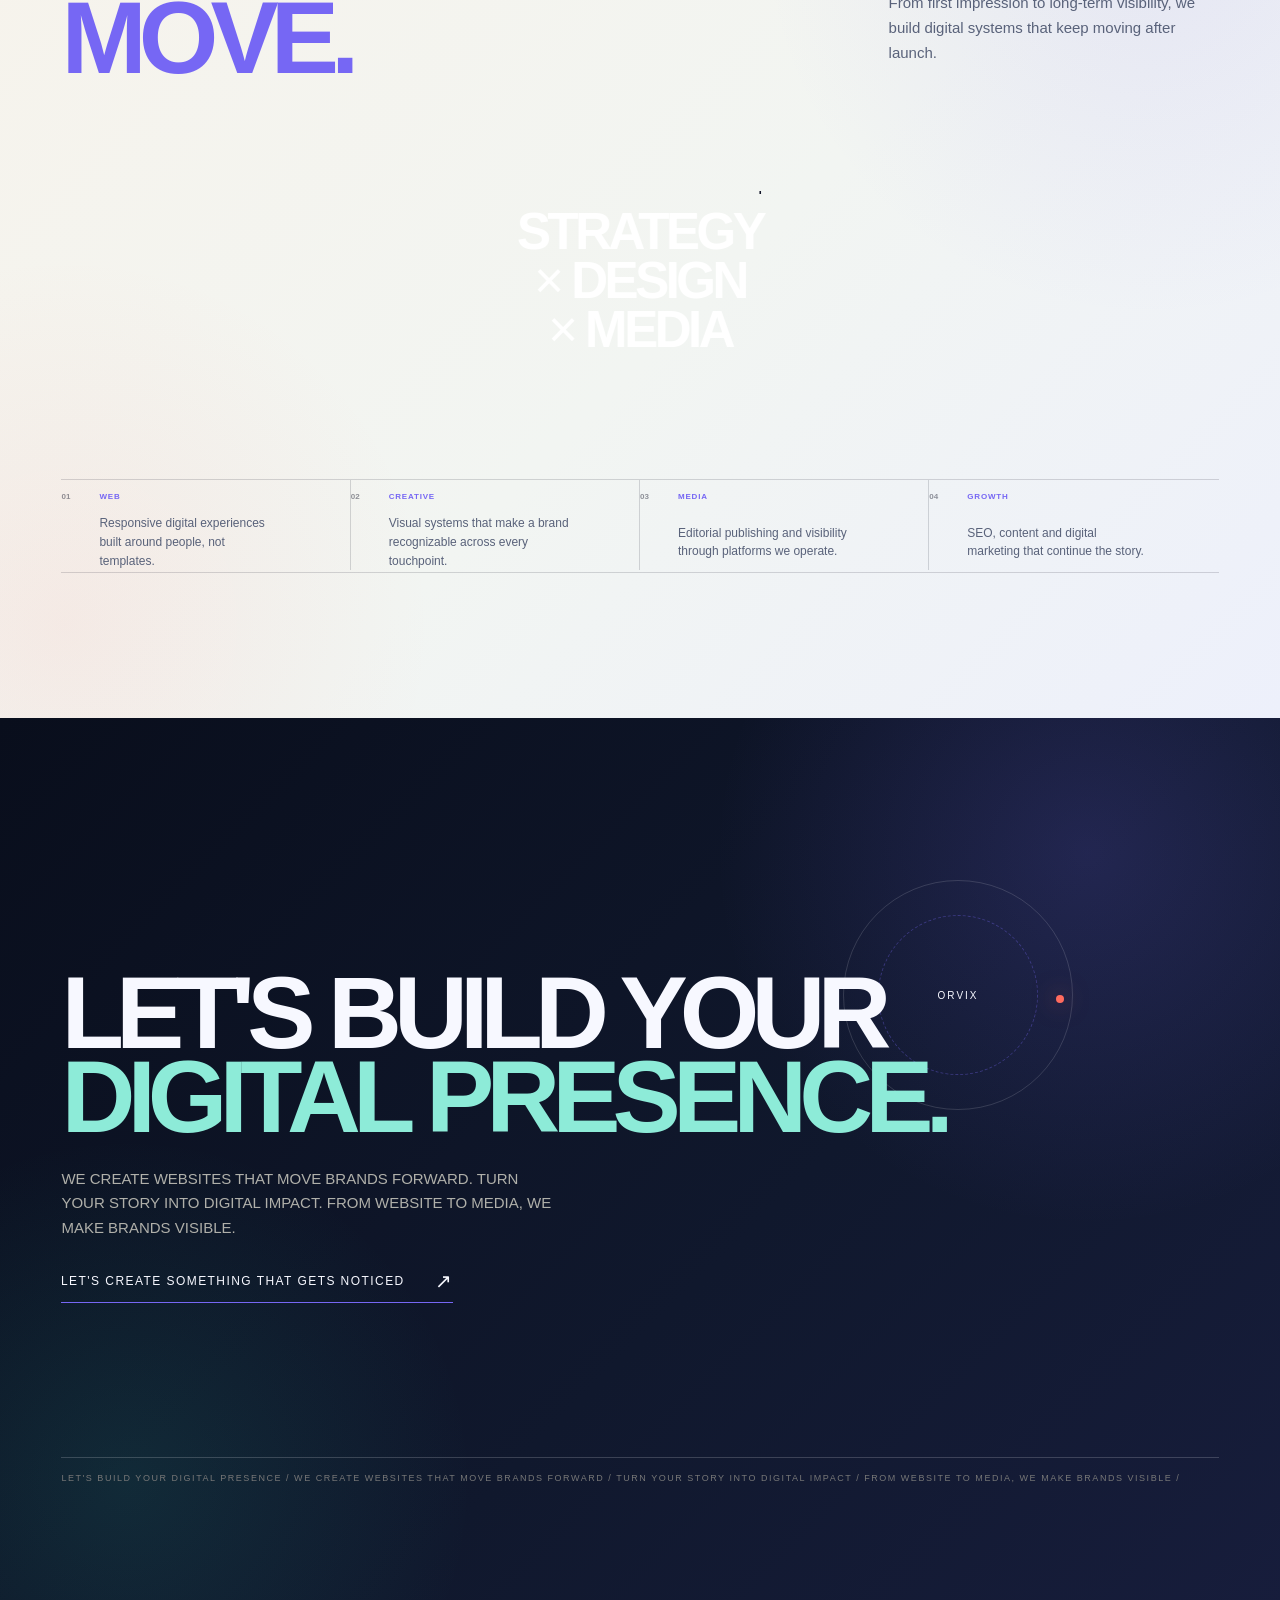
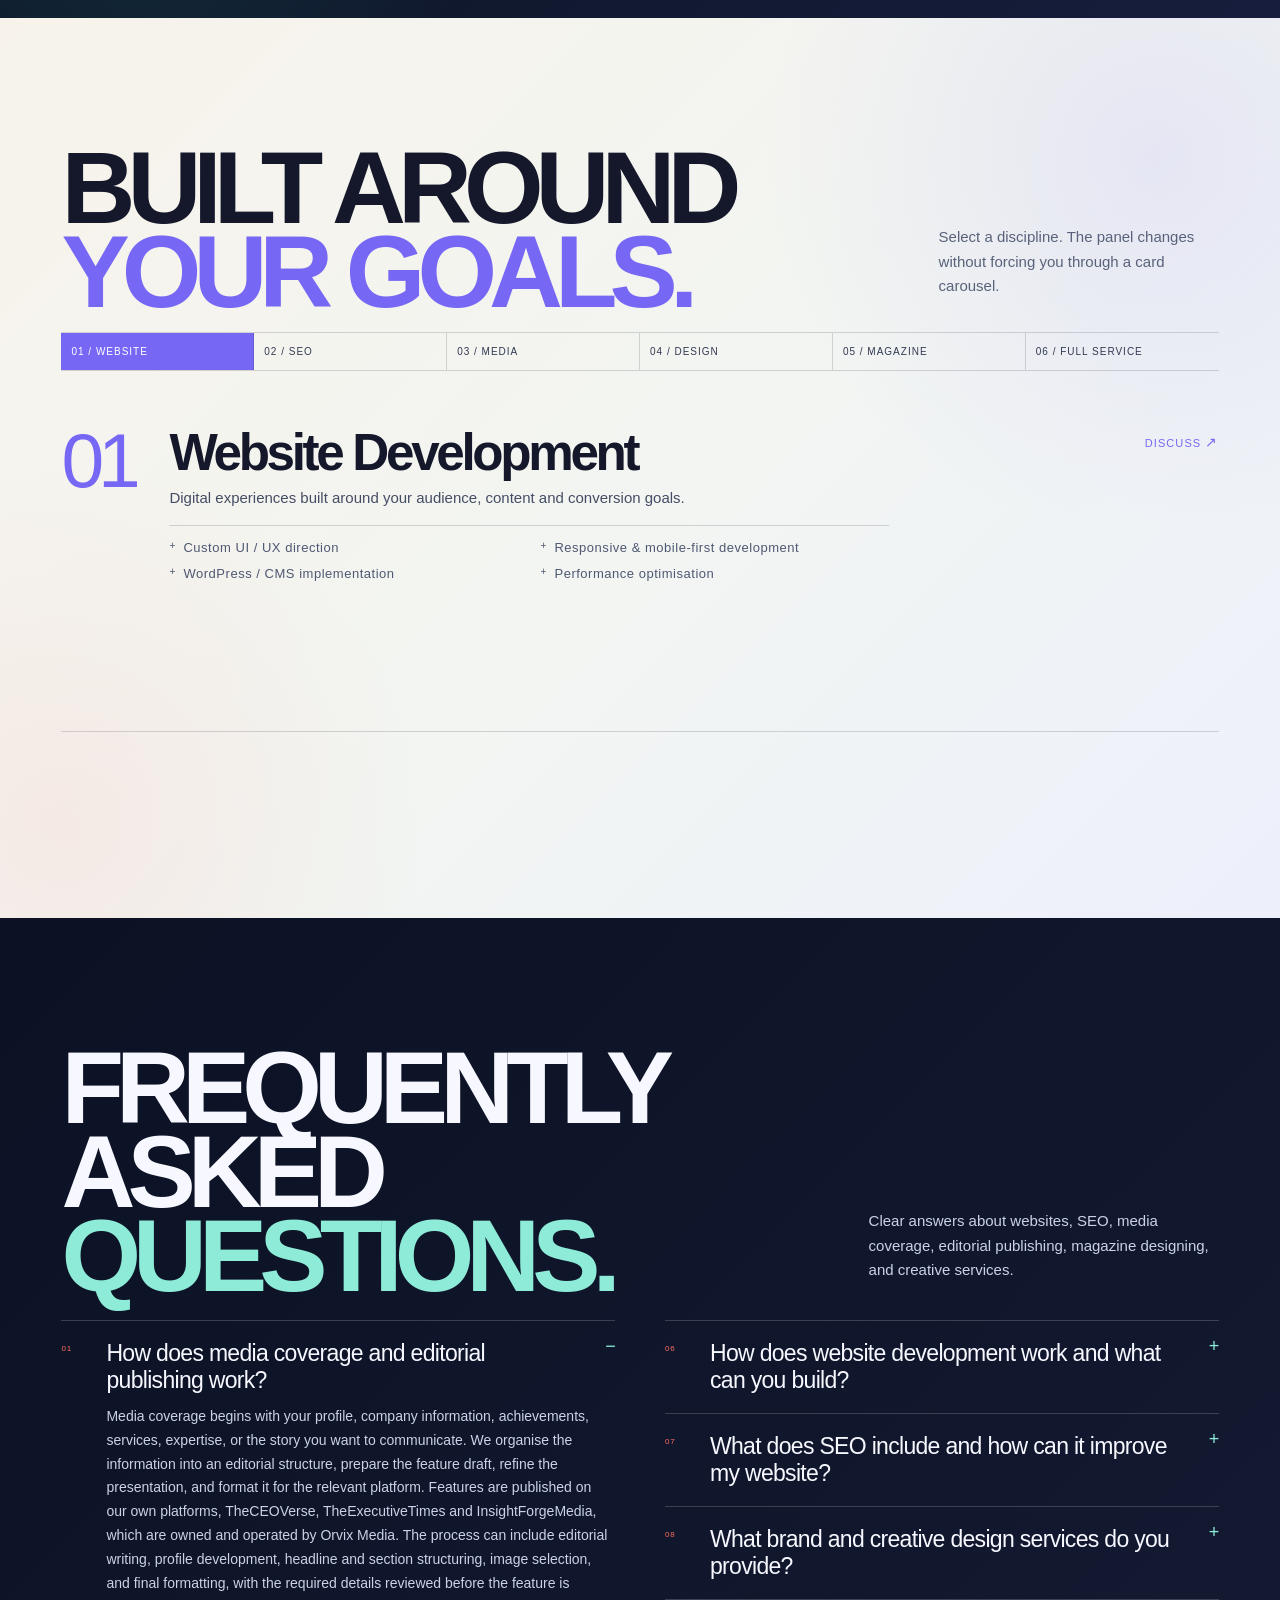
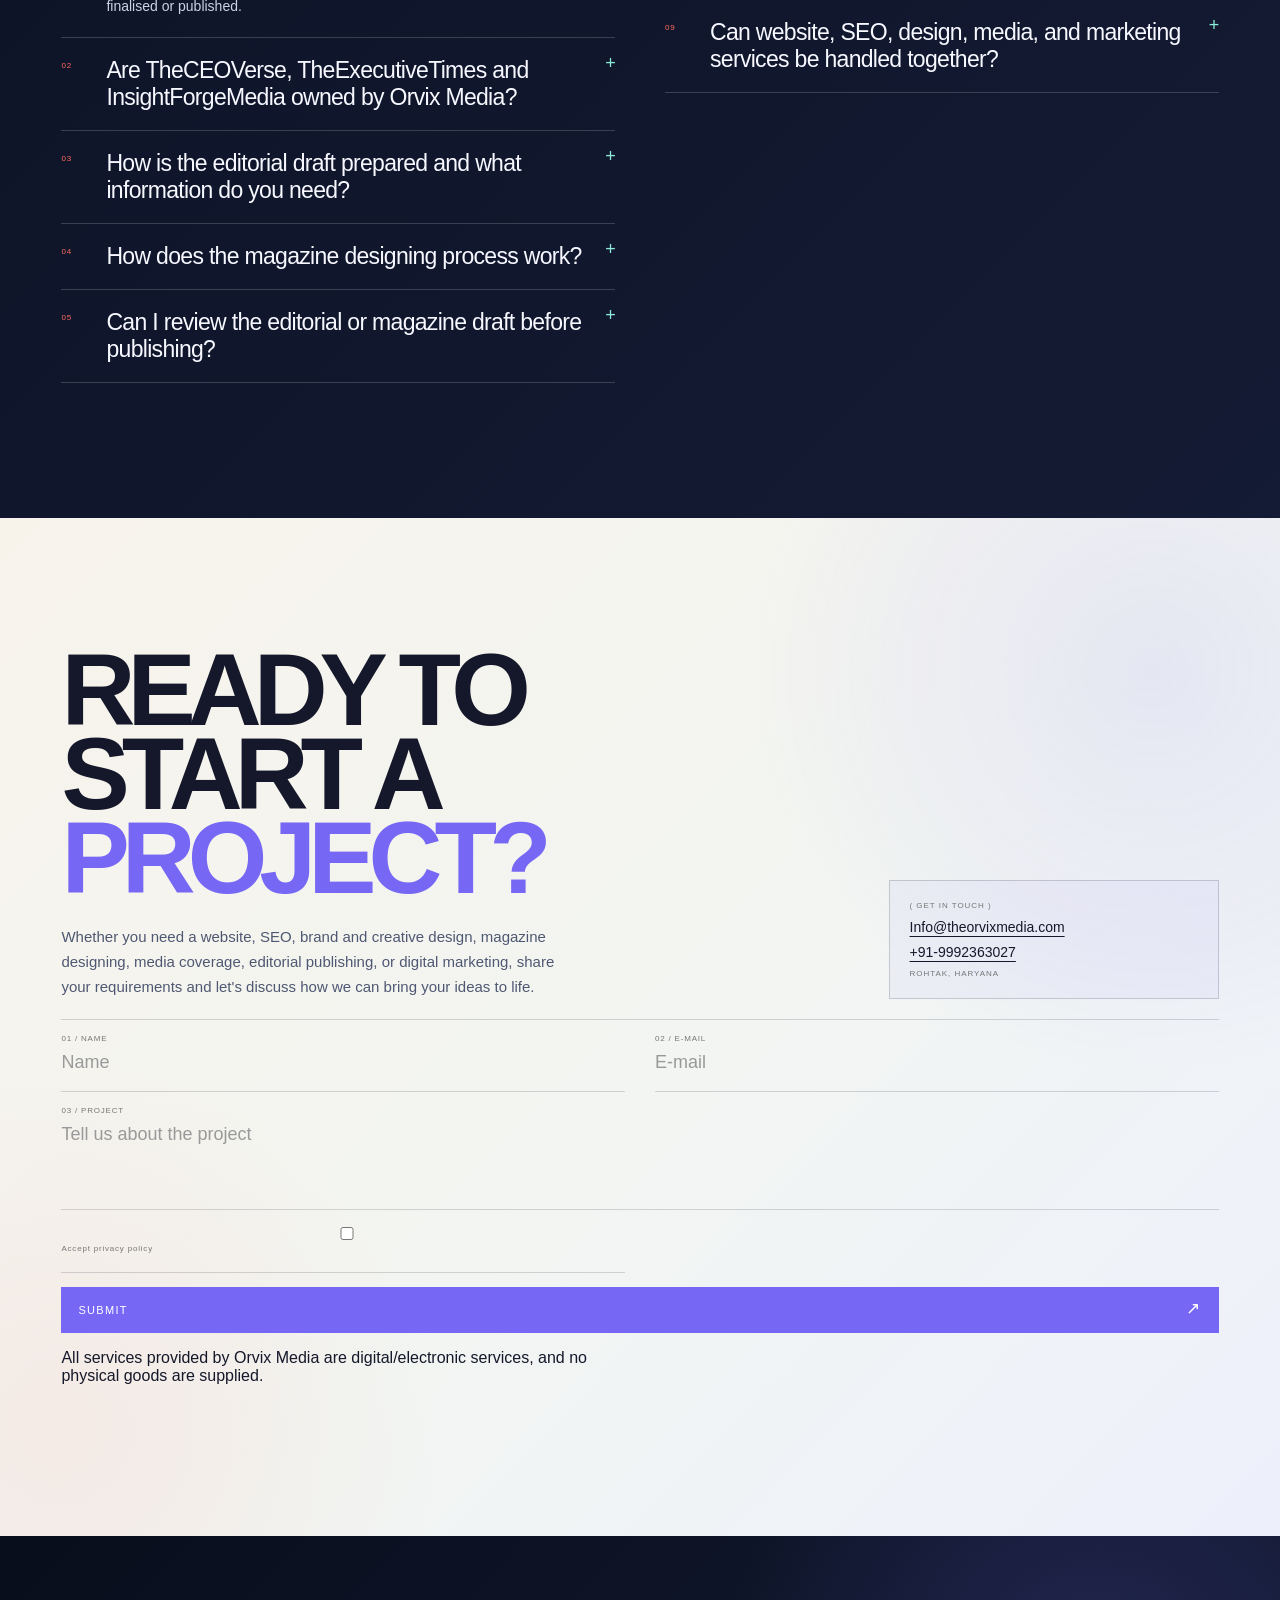
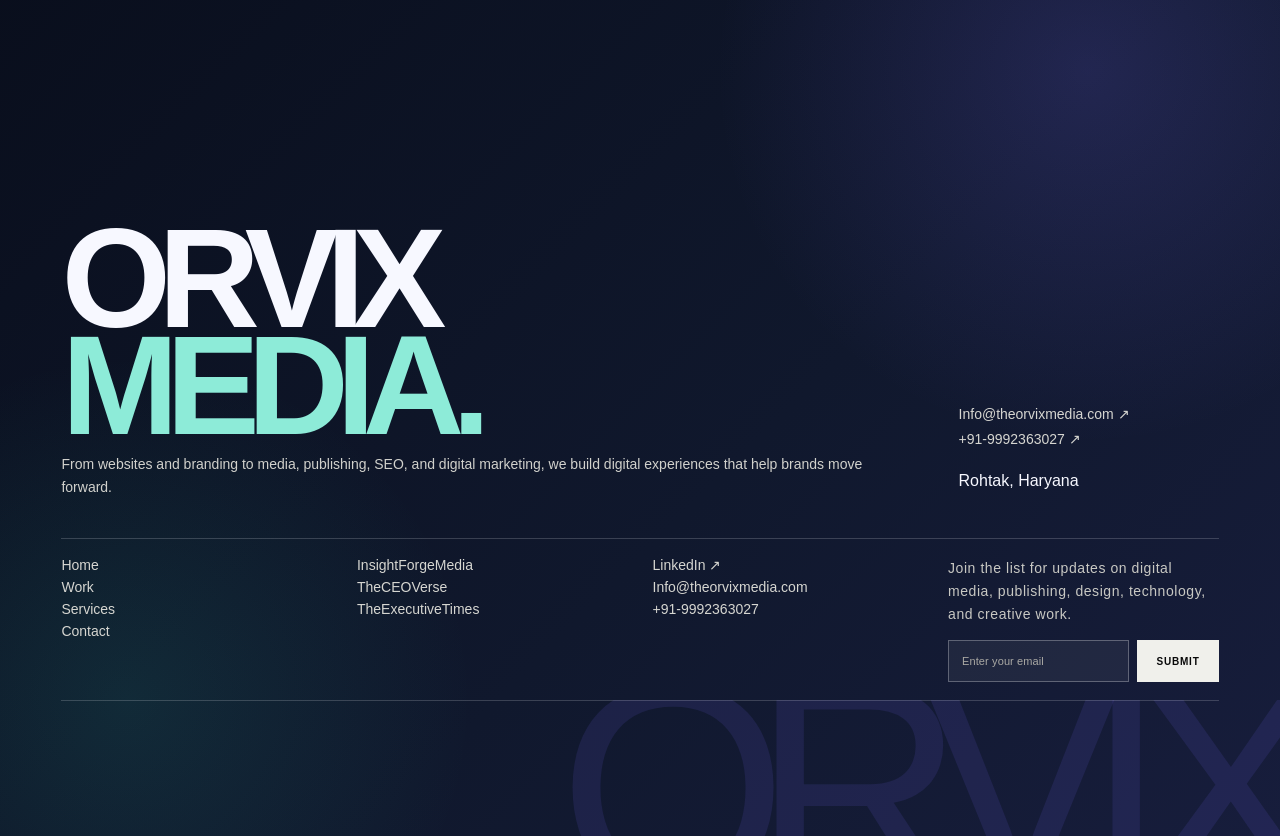
==== commit fffd2cd7: "..." ====
--- a/index-sample.html
+++ b/index-sample.html
@@ -1225,4 +1225,17 @@
   .footer-description,.footer-manifesto p{font-size:13px}
   .footer-join a,.footer-links a{font-size:13px}
 }
+
+/* FINAL MOBILE OVERFLOW SAFETY */
+html,body{width:100%;max-width:100%;overflow-x:hidden!important;}
+.footer{width:100%;max-width:100%;overflow:hidden!important;}
+.footer-word{max-width:100vw;white-space:nowrap;overflow:hidden;pointer-events:none;}
+@media(max-width:600px){
+  .footer-word{right:0!important;left:auto!important;font-size:24vw!important;line-height:.72!important;max-width:100vw!important;transform:none!important;}
+  .footer-word small{margin-right:6vw!important;}
+  .footer-main,.footer-links,.footer-bottom{max-width:100%;overflow:hidden;}
+}
+@media(max-width:380px){
+  .footer-word{font-size:22vw!important;}
+}
 </style>
